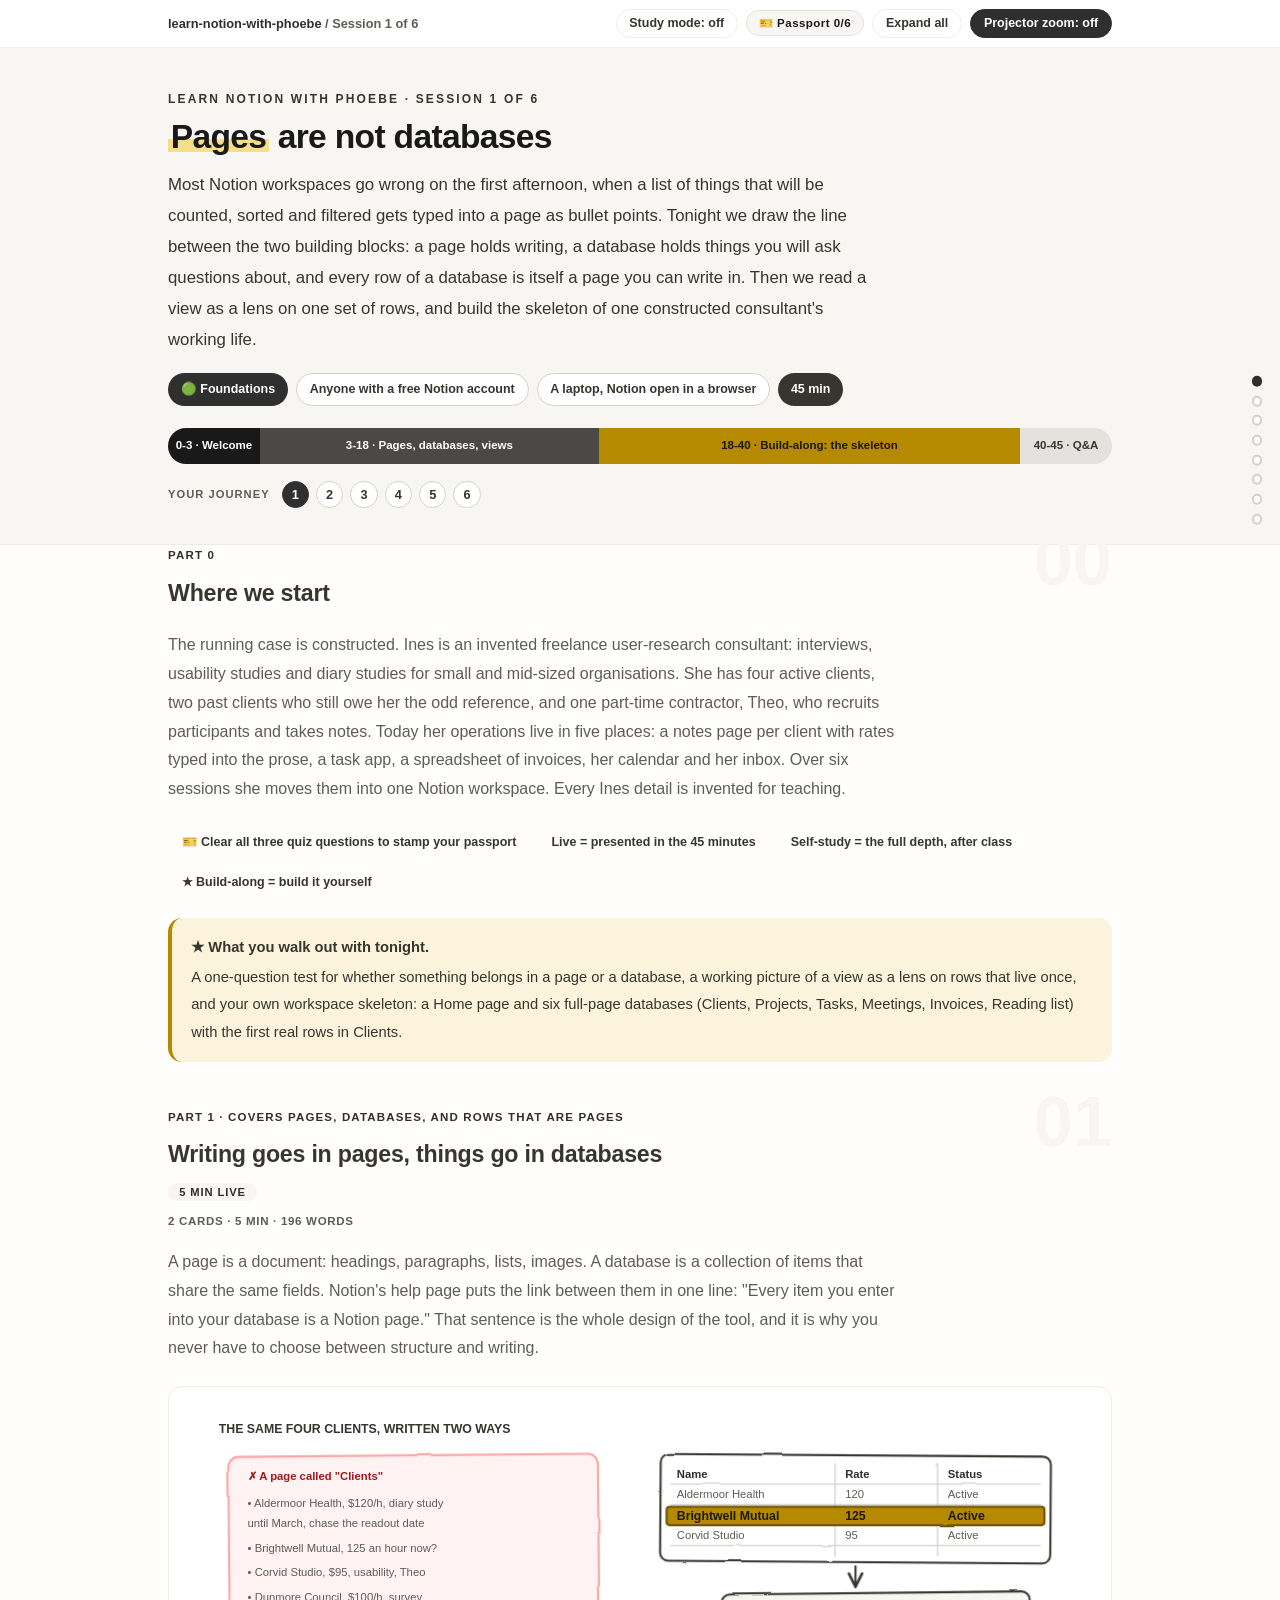
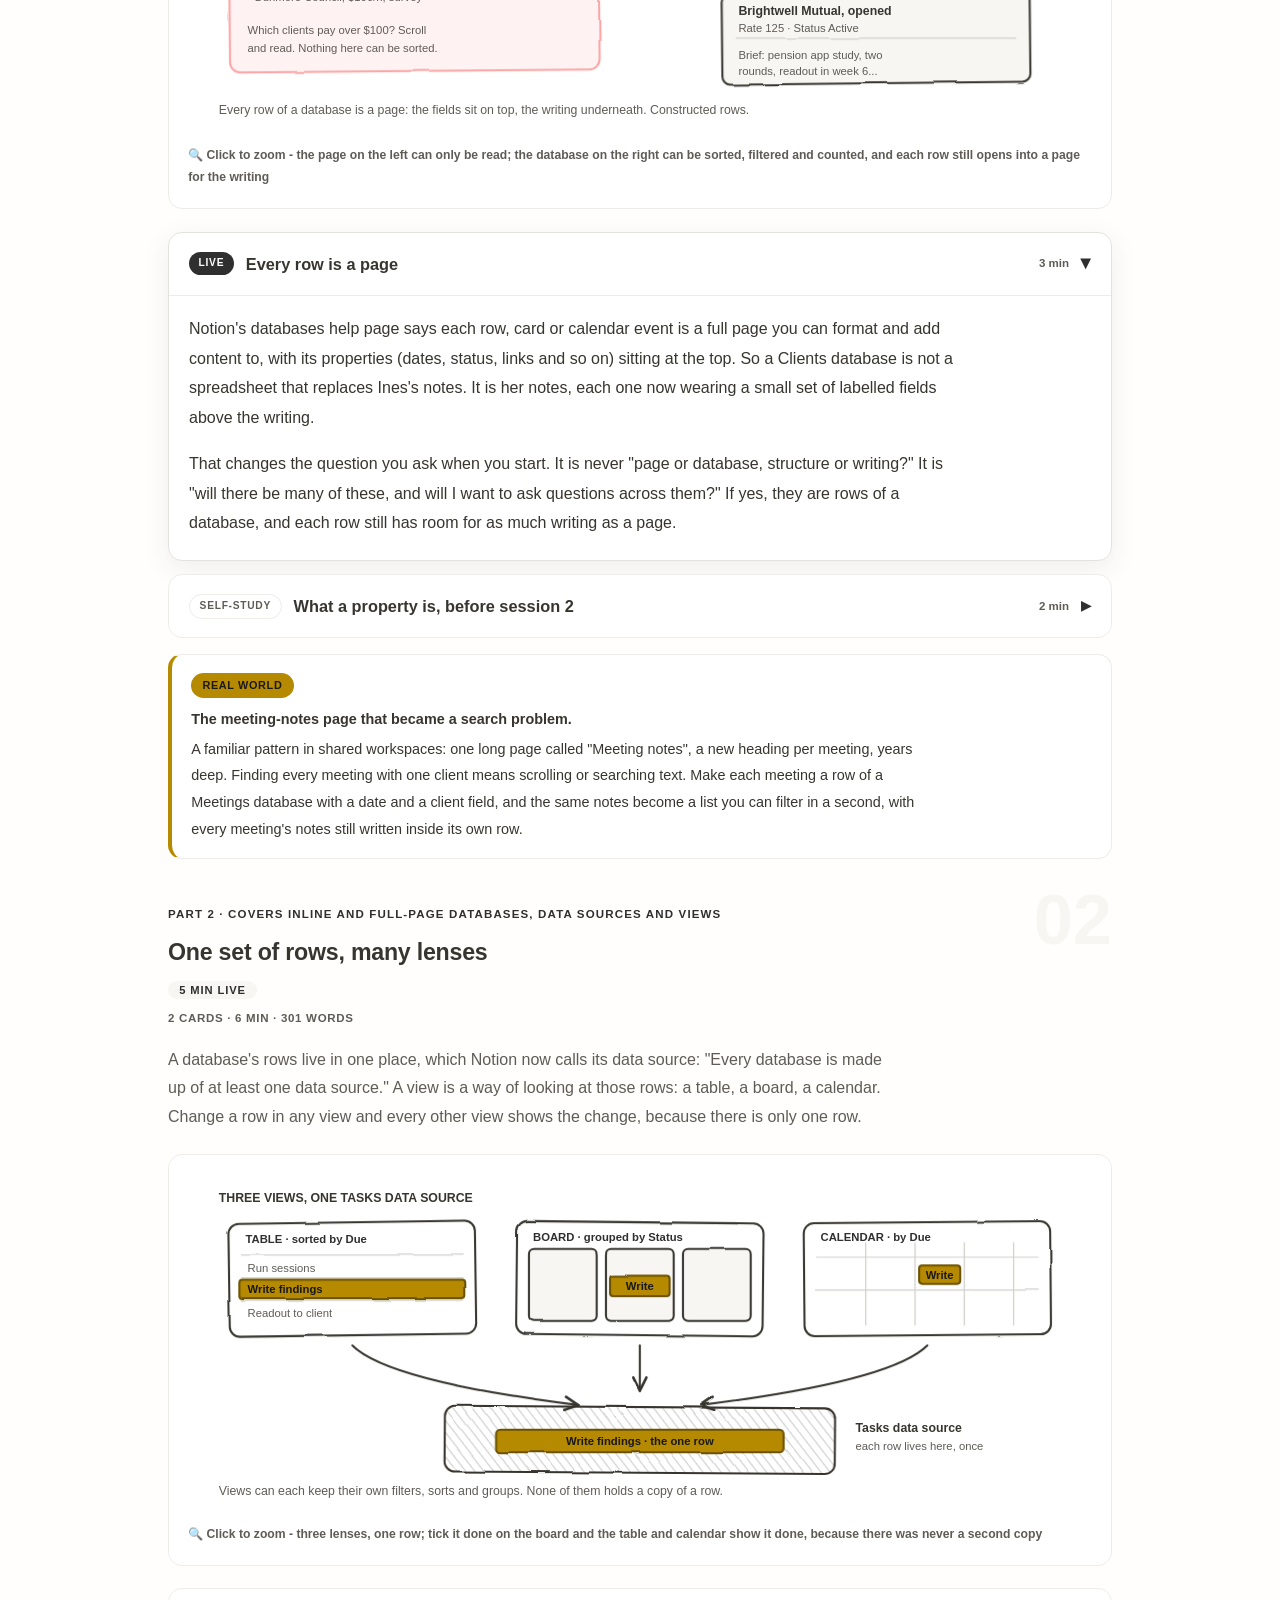
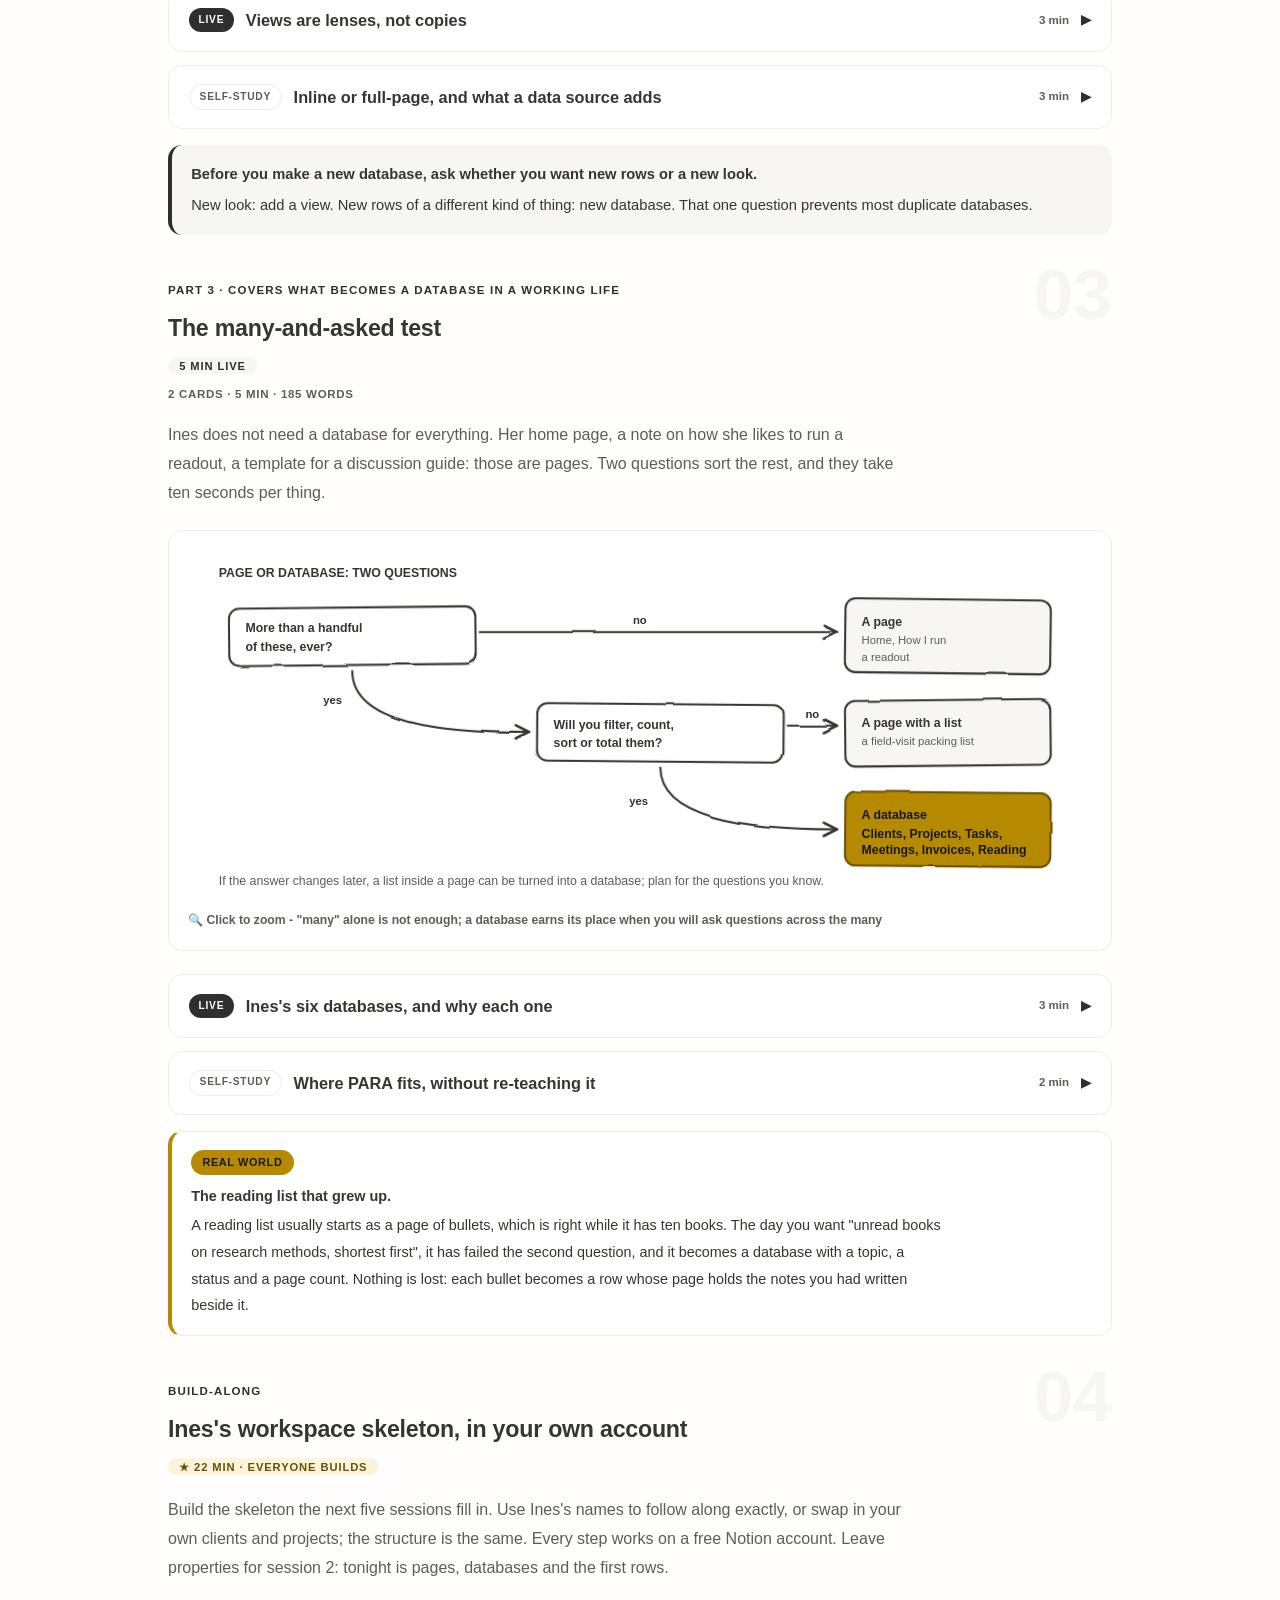
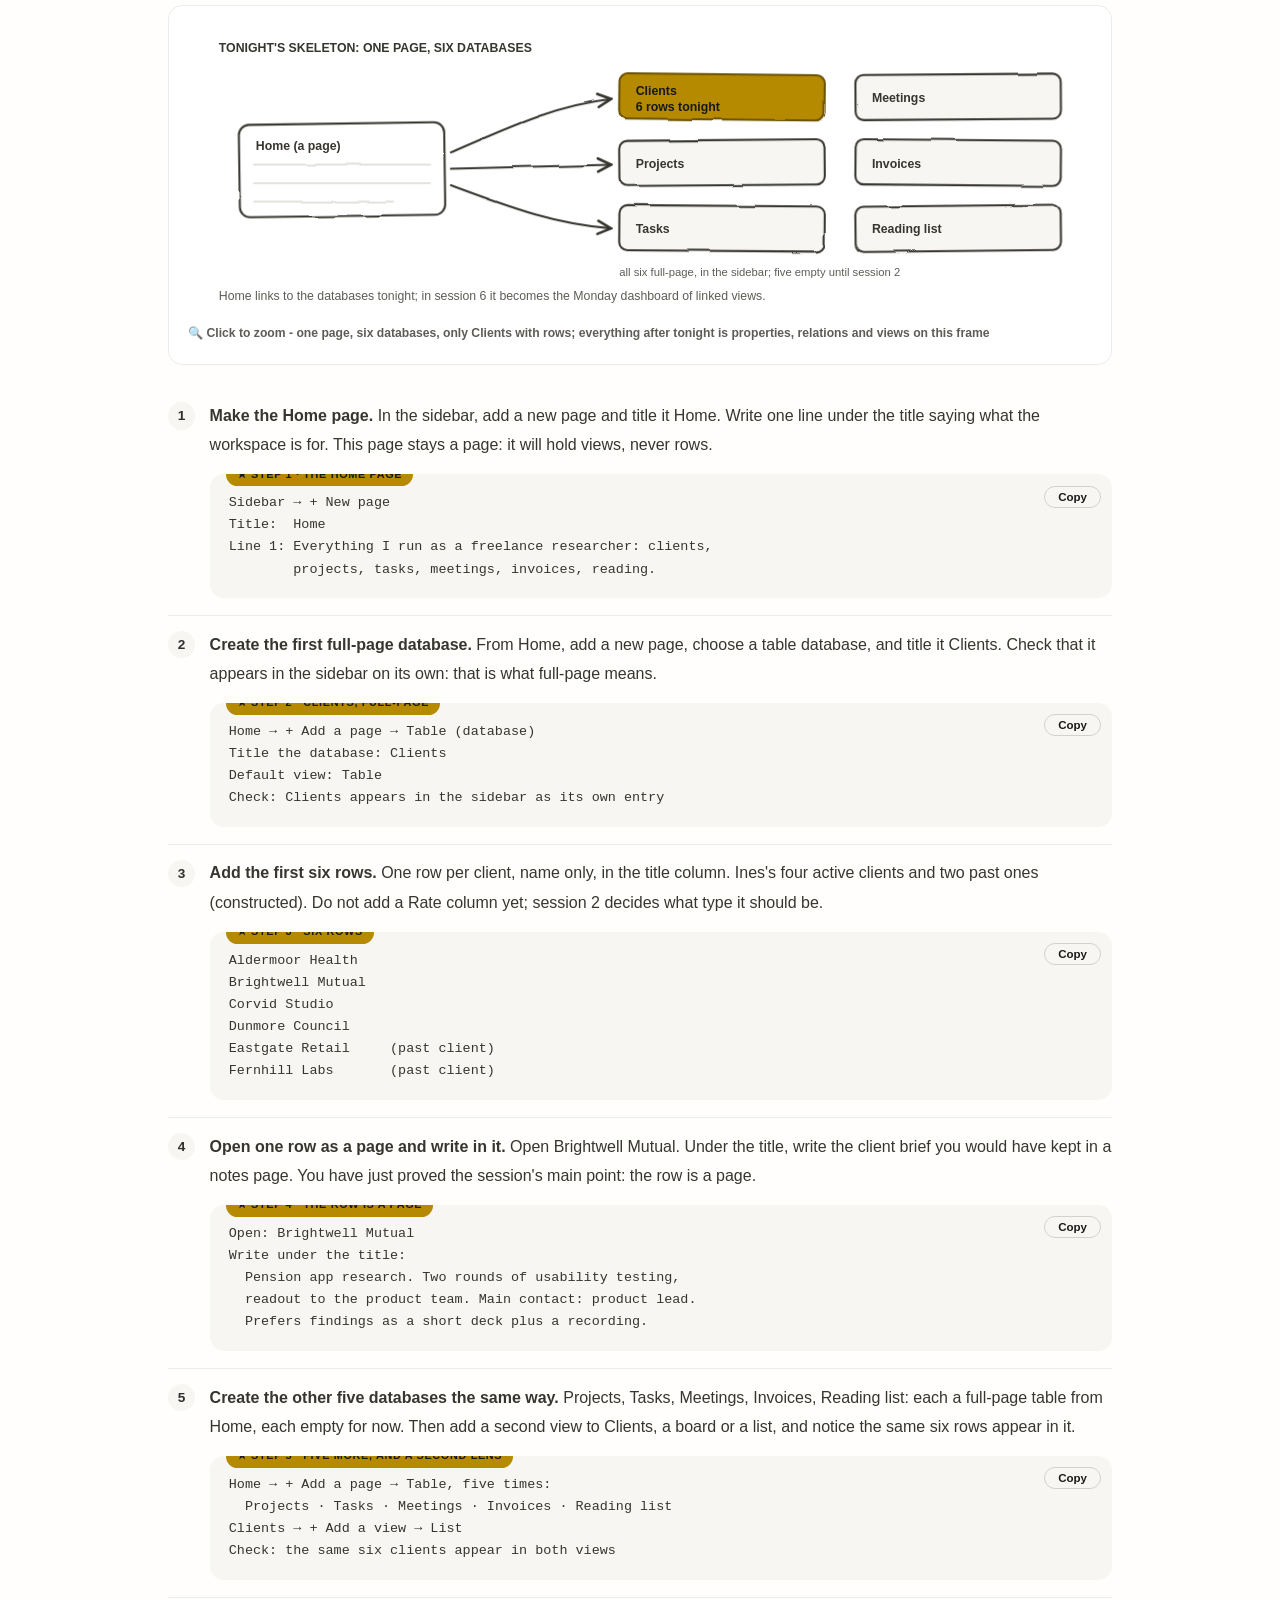
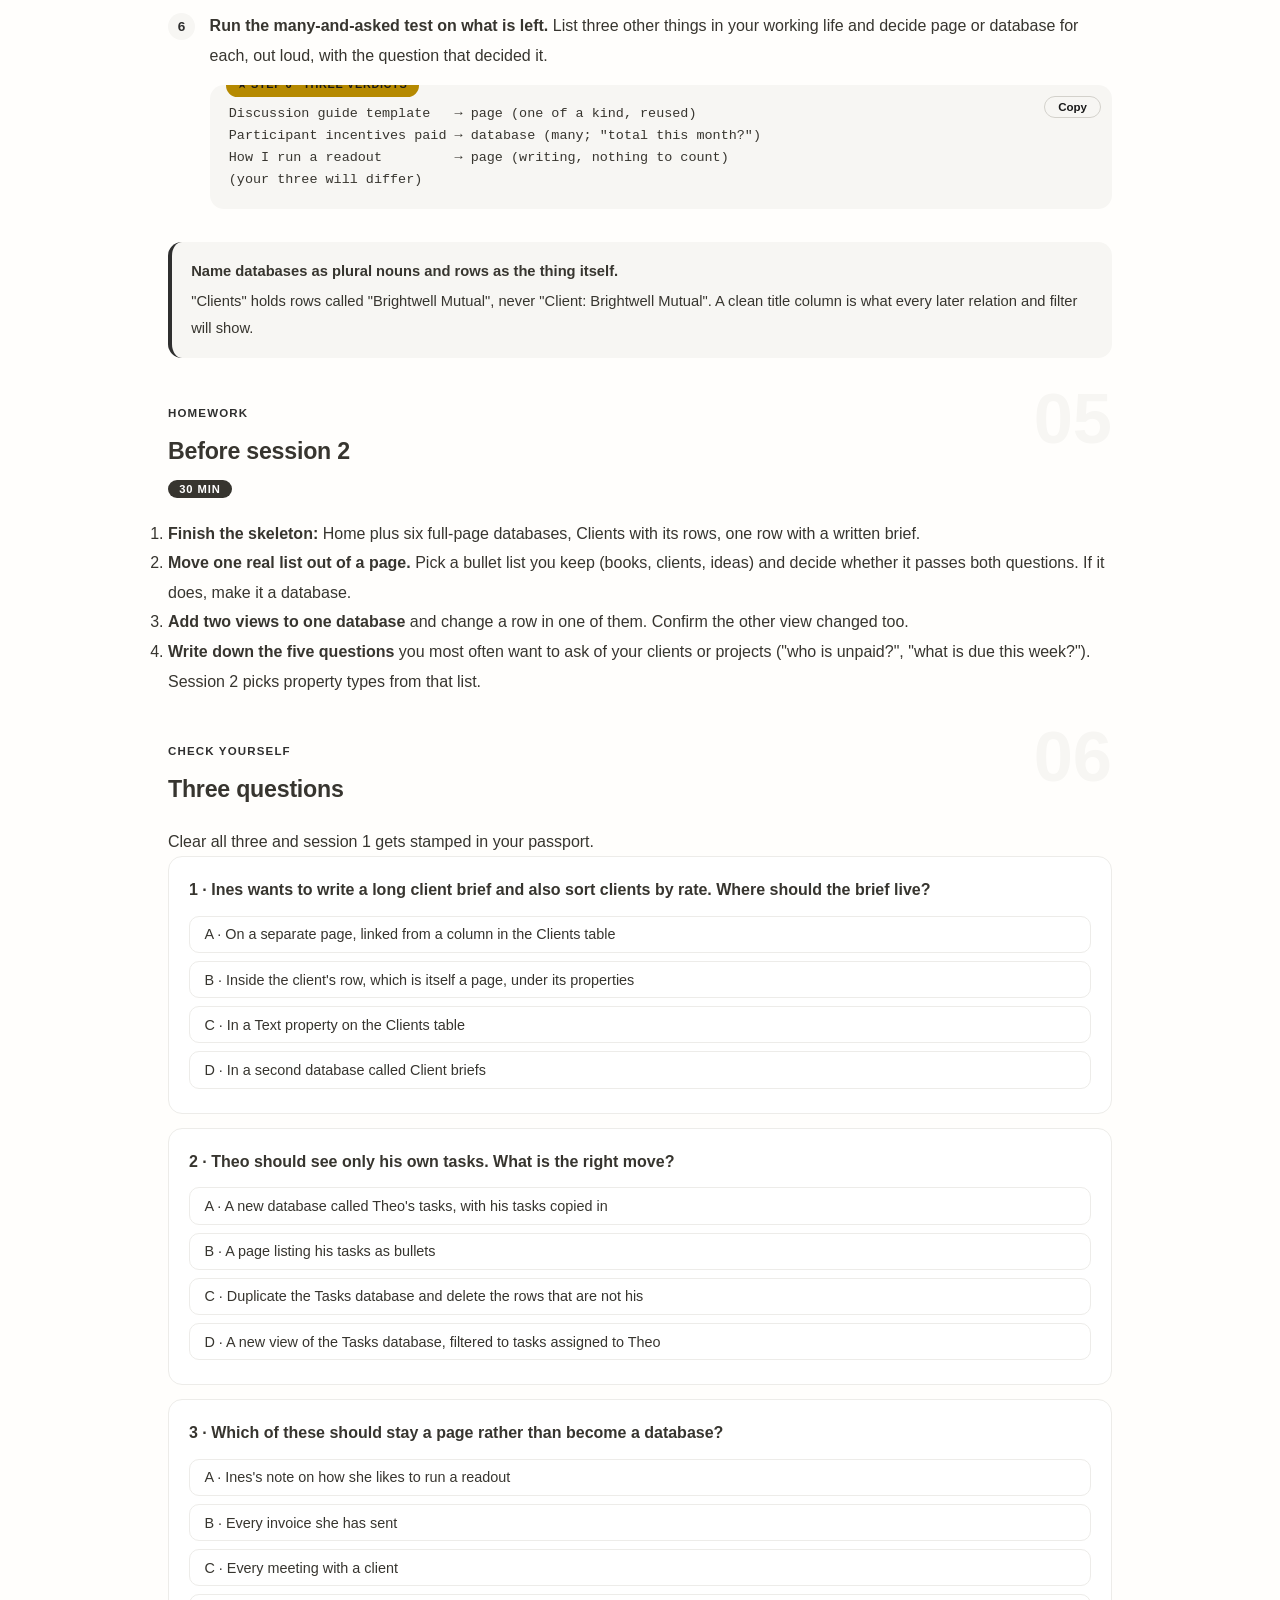
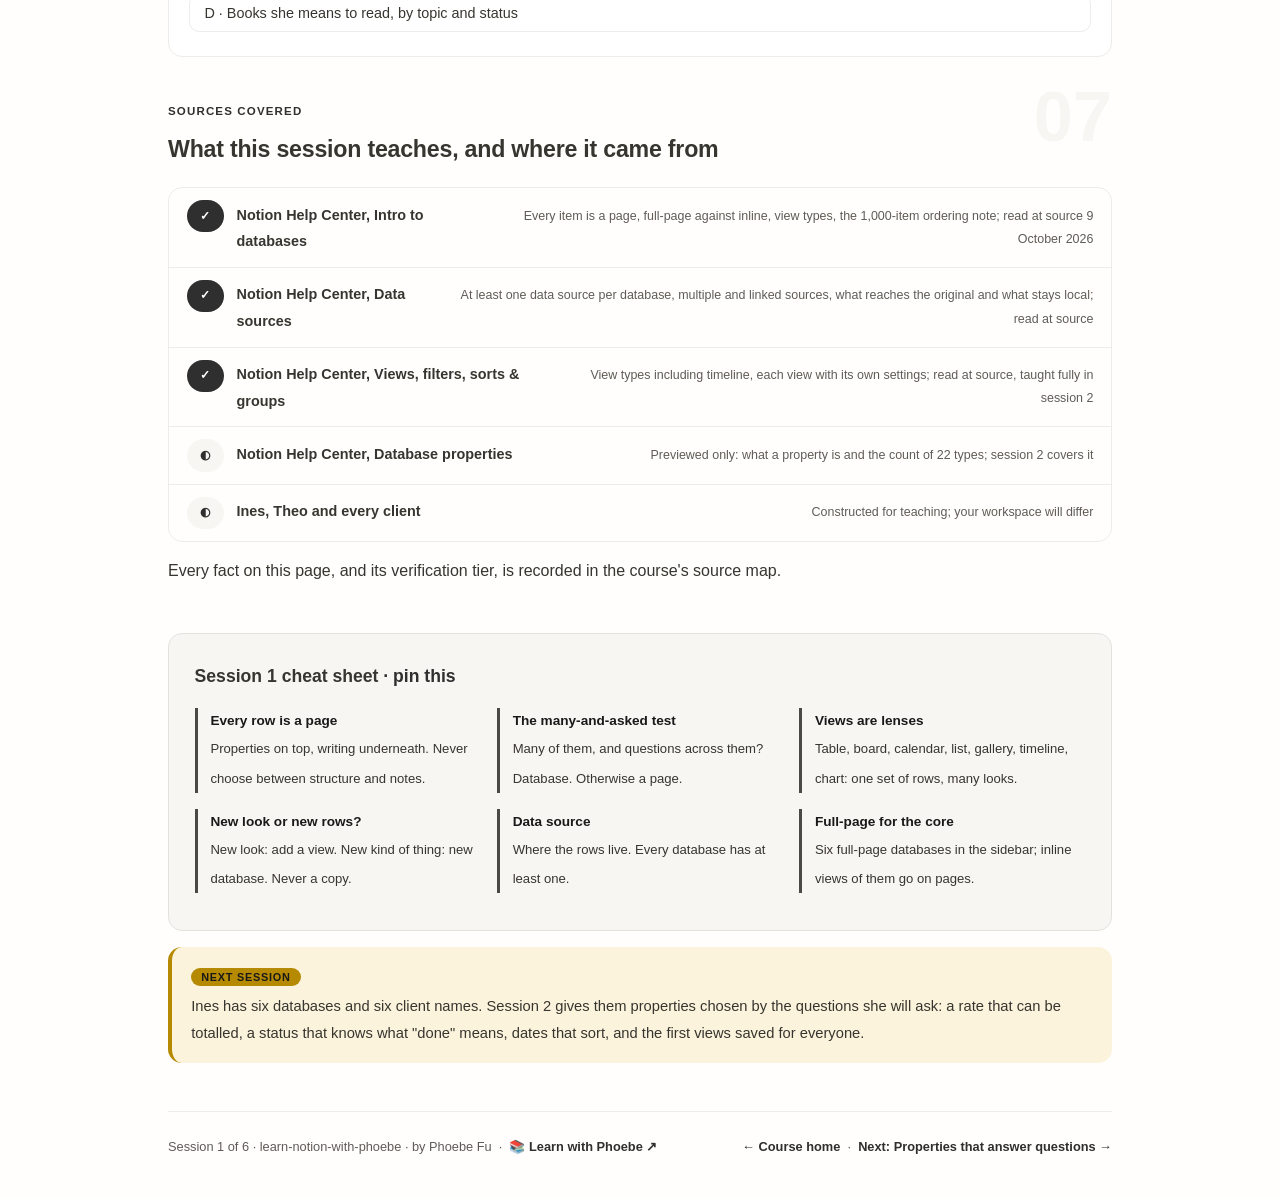
==== courses/01-pages-are-not-databases.html @ 0f4d995d "Build learn-notion-with-phoebe: six sessions, landing page and in-browser bench All pages pass gate." ====
<!DOCTYPE html>
<html lang="en">
<head>
<meta charset="UTF-8">
<meta name="viewport" content="width=device-width, initial-scale=1.0">
<!-- social:start -->
<meta name="description" content="Session 1 of 6. A page holds writing; a database holds things you will ask questions about, and every row in it is itself a page. Inline and full-page databases, data sources, views as lenses on one set of rows, and the skeleton of one constructed consultant's workspace.">
<meta property="og:type" content="article">
<meta property="og:site_name" content="Learn with Phoebe">
<meta property="og:title" content="Pages are not databases - learn notion with phoebe">
<meta property="og:description" content="Session 1 of 6. Tell a page from a database, read a view as a lens, and build a six-database skeleton.">
<meta property="og:url" content="https://phoebefu6.github.io/learn-notion-with-phoebe/courses/01-pages-are-not-databases.html">
<meta property="og:image" content="https://phoebefu6.github.io/learn-notion-with-phoebe/assets/og-cover.png">
<meta property="og:image:width" content="1200">
<meta property="og:image:height" content="630">
<meta name="twitter:card" content="summary_large_image">
<meta name="twitter:title" content="Pages are not databases - learn notion with phoebe">
<meta name="twitter:description" content="Session 1 of 6. Pages, databases, data sources and views, on one constructed workspace.">
<meta name="twitter:image" content="https://phoebefu6.github.io/learn-notion-with-phoebe/assets/og-cover.png">
<!-- social:end -->
<title>Session 1 · Pages are not databases - learn notion with phoebe</title>
<link rel="stylesheet" href="../assets/style.css?v=3">
</head>
<body>

<div class="toolbar">
  <div class="wrap">
    <span class="crumb"><a href="../index.html">learn-notion-with-phoebe</a> / Session 1 of 6</span>
    <button class="btn" id="toggle-all" type="button">Expand all</button>
    <button class="btn primary" id="zoom-toggle" type="button">Projector zoom: off</button>
  </div>
</div>

<header class="masthead">
  <div class="wrap">
    <div class="eyebrow">Learn Notion with Phoebe · Session 1 of 6</div>
    <h1><span class="accent">Pages</span> are not databases</h1>
    <p class="sub">Most Notion workspaces go wrong on the first afternoon, when a list of things that will be counted, sorted and filtered gets typed into a page as bullet points. Tonight we draw the line between the two building blocks: a page holds writing, a database holds things you will ask questions about, and every row of a database is itself a page you can write in. Then we read a view as a lens on one set of rows, and build the skeleton of one constructed consultant's working life.</p>
    <div class="chip-row">
      <span class="chip level">🟢 Foundations</span>
      <span class="chip audience">Anyone with a free Notion account</span>
      <span class="chip audience">A laptop, Notion open in a browser</span>
      <span class="chip time">45 min</span>
    </div>
    <div class="agenda">
      <span class="a1" style="flex:1">0-3 · Welcome</span>
      <span class="a2" style="flex:4">3-18 · Pages, databases, views</span>
      <span class="a3" style="flex:5">18-40 · Build-along: the skeleton</span>
      <span class="a4" style="flex:1">40-45 · Q&amp;A</span>
    </div>
  </div>
</header>

<main class="wrap">

  <section class="section" id="intro">
    <div class="section-kicker">
      <span class="klabel">Part 0</span>
      <h2>Where we start</h2>
    </div>
    <p class="lede">The running case is constructed. Ines is an invented freelance user-research consultant: interviews, usability studies and diary studies for small and mid-sized organisations. She has four active clients, two past clients who still owe her the odd reference, and one part-time contractor, Theo, who recruits participants and takes notes. Today her operations live in five places: a notes page per client with rates typed into the prose, a task app, a spreadsheet of invoices, her calendar and her inbox. Over six sessions she moves them into one Notion workspace. Every Ines detail is invented for teaching.</p>

    <div class="legend">
      <span class="pill">🎫 Clear all three quiz questions to stamp your passport</span>
      <span class="pill">Live = presented in the 45 minutes</span>
      <span class="pill">Self-study = the full depth, after class</span>
      <span class="pill">★ Build-along = build it yourself</span>
    </div>

    <div class="callout win">
      <p><strong>★ What you walk out with tonight.</strong> A one-question test for whether something belongs in a page or a database, a working picture of a view as a lens on rows that live once, and your own workspace skeleton: a Home page and six full-page databases (Clients, Projects, Tasks, Meetings, Invoices, Reading list) with the first real rows in Clients.</p>
    </div>
  </section>

  <section class="section" id="part-1">
    <div class="section-kicker">
      <span class="klabel">Part 1 · covers pages, databases, and rows that are pages</span>
      <h2>Writing goes in pages, things go in databases</h2>
      <span class="tag concept">5 min live</span>
    </div>
    <p class="lede">A page is a document: headings, paragraphs, lists, images. A database is a collection of items that share the same fields. Notion's help page puts the link between them in one line: "Every item you enter into your database is a Notion page." That sentence is the whole design of the tool, and it is why you never have to choose between structure and writing.</p>

    <figure class="zoomable">
      <svg viewBox="0 0 880 320" xmlns="http://www.w3.org/2000/svg" role="img" aria-label="Before and after. Left, Ines's client notes as one page: four bullets that mix client names, rates and next steps in prose, so nothing can be sorted or counted. Right, a Clients database: four rows with Name, Rate and Status columns, and one row opened into its own page with the properties at the top and the client brief written underneath. The opened row is highlighted.">
        <defs>
          <filter id="n1aSk" x="-3%" y="-3%" width="106%" height="106%"><feTurbulence type="fractalNoise" baseFrequency="0.02" numOctaves="2" seed="11" result="n"/><feDisplacementMap in="SourceGraphic" in2="n" scale="2.4" xChannelSelector="R" yChannelSelector="G"/></filter>
          <pattern id="n1aHc" patternUnits="userSpaceOnUse" width="7" height="7" patternTransform="rotate(-38)"><line x1="0" y1="0" x2="0" y2="7" stroke="#2F2F2F" stroke-width="1" opacity=".5"/></pattern>
          <marker id="n1aAr" viewBox="0 0 10 10" refX="9" refY="5" markerWidth="8" markerHeight="8" orient="auto"><path d="M1 1 L9 5 L1 9" fill="none" stroke="#37352F" stroke-width="1.6" stroke-linecap="round"/></marker>
        </defs>
        <style>
          .n1aH { font: 800 12px Inter, sans-serif; fill: #37352F; }
          .n1aL { font: 600 12px Inter, sans-serif; fill: #37352F; }
          .n1aS { font: 400 11px Inter, sans-serif; fill: #5F5C57; }
          .n1aB { font: 800 11px Inter, sans-serif; fill: #6B5100; }
          .n1aA { font: 700 11px Inter, sans-serif; fill: #2F2F2F; }
          .n1aN { font: 400 12px Inter, sans-serif; fill: #5F5C57; }
          .n1aW { font: 800 11px Inter, sans-serif; fill: #991B1B; }
        </style>

        <text class="n1aH" x="30" y="26">THE SAME FOUR CLIENTS, WRITTEN TWO WAYS</text>

        <g filter="url(#n1aSk)" fill="none" stroke="#37352F" stroke-width="2" stroke-linecap="round" stroke-linejoin="round">
          <rect x="40" y="48" width="360" height="210" rx="10" transform="rotate(-0.5 220 153)" fill="#FEF2F2" stroke="#FCA5A5"/>
          <rect x="460" y="48" width="380" height="104" rx="8" transform="rotate(0.4 650 100)" fill="#FFFFFF"/>
          <path d="M470 76 L830 76 M470 96 L830 96 M470 116 L830 116 M470 136 L830 136" stroke="#D3D1CB" stroke-width="1.2"/>
          <path d="M630 56 L630 146 M730 56 L730 146" stroke="#D3D1CB" stroke-width="1.2"/>
          <rect x="466" y="98" width="368" height="18" rx="3" fill="#B58900" stroke="#6B5100"/>
          <path d="M650 156 L650 176" marker-end="url(#n1aAr)"/>
          <rect x="520" y="182" width="300" height="88" rx="8" transform="rotate(-0.6 670 226)" fill="#F7F6F3"/>
          <path d="M534 226 L806 226" stroke="#D3D1CB" stroke-width="1.2"/>
        </g>

        <text class="n1aW" x="58" y="72">✗ A page called "Clients"</text>
        <text class="n1aS" x="58" y="98">• Aldermoor Health, $120/h, diary study</text>
        <text class="n1aS" x="58" y="118">  until March, chase the readout date</text>
        <text class="n1aS" x="58" y="142">• Brightwell Mutual, 125 an hour now?</text>
        <text class="n1aS" x="58" y="166">• Corvid Studio, $95, usability, Theo</text>
        <text class="n1aS" x="58" y="190">• Dunmore Council, $100/h, survey</text>
        <text class="n1aS" x="58" y="222">Which clients pay over $100? Scroll</text>
        <text class="n1aS" x="58" y="240">and read. Nothing here can be sorted.</text>

        <text class="n1aA" x="476" y="70">Name</text>
        <text class="n1aA" x="640" y="70">Rate</text>
        <text class="n1aA" x="740" y="70">Status</text>
        <text class="n1aS" x="476" y="90">Aldermoor Health</text>
        <text class="n1aS" x="640" y="90">120</text>
        <text class="n1aS" x="740" y="90">Active</text>
        <text class="n1aL" x="476" y="111" style="fill:#191919">Brightwell Mutual</text>
        <text class="n1aL" x="640" y="111" style="fill:#191919">125</text>
        <text class="n1aL" x="740" y="111" style="fill:#191919">Active</text>
        <text class="n1aS" x="476" y="130">Corvid Studio</text>
        <text class="n1aS" x="640" y="130">95</text>
        <text class="n1aS" x="740" y="130">Active</text>

        <text class="n1aL" x="536" y="204">Brightwell Mutual, opened</text>
        <text class="n1aS" x="536" y="220">Rate 125 · Status Active</text>
        <text class="n1aS" x="536" y="246">Brief: pension app study, two</text>
        <text class="n1aS" x="536" y="262">rounds, readout in week 6...</text>

        <text class="n1aN" x="30" y="300">Every row of a database is a page: the fields sit on top, the writing underneath. Constructed rows.</text>
      </svg>
      <figcaption>🔍 Click to zoom - the page on the left can only be read; the database on the right can be sorted, filtered and counted, and each row still opens into a page for the writing</figcaption>
    </figure>

    <details class="card" open>
      <summary><span class="mode live">Live</span>Every row is a page<span class="mini">3 min</span><span class="caret">▶</span></summary>
      <div class="body">
        <p>Notion's databases help page says each row, card or calendar event is a full page you can format and add content to, with its properties (dates, status, links and so on) sitting at the top. So a Clients database is not a spreadsheet that replaces Ines's notes. It is her notes, each one now wearing a small set of labelled fields above the writing.</p>
        <p>That changes the question you ask when you start. It is never "page or database, structure or writing?" It is "will there be many of these, and will I want to ask questions across them?" If yes, they are rows of a database, and each row still has room for as much writing as a page.</p>
      </div>
    </details>

    <details class="card">
      <summary><span class="mode self">Self-study</span>What a property is, before session 2<span class="mini">2 min</span><span class="caret">▶</span></summary>
      <div class="body">
        <p>A property is one labelled field that every row in a database shares: a rate, a status, a date, a person. The help page lists 22 property types, from Text and Number to Relation, Rollup and Button. A page outside a database has no properties, which is exactly why "which clients pay over $100?" cannot be asked of a bullet list. Session 2 is entirely about choosing property types by the question they have to answer.</p>
      </div>
    </details>

    <div class="callout example">
      <span class="ex-pill">Real world</span>
      <p><strong>The meeting-notes page that became a search problem.</strong> A familiar pattern in shared workspaces: one long page called "Meeting notes", a new heading per meeting, years deep. Finding every meeting with one client means scrolling or searching text. Make each meeting a row of a Meetings database with a date and a client field, and the same notes become a list you can filter in a second, with every meeting's notes still written inside its own row.</p>
    </div>
  </section>

  <section class="section" id="part-2">
    <div class="section-kicker">
      <span class="klabel">Part 2 · covers inline and full-page databases, data sources and views</span>
      <h2>One set of rows, many lenses</h2>
      <span class="tag concept">5 min live</span>
    </div>
    <p class="lede">A database's rows live in one place, which Notion now calls its data source: "Every database is made up of at least one data source." A view is a way of looking at those rows: a table, a board, a calendar. Change a row in any view and every other view shows the change, because there is only one row.</p>

    <figure class="zoomable">
      <svg viewBox="0 0 880 330" xmlns="http://www.w3.org/2000/svg" role="img" aria-label="One Tasks data source drawn at the bottom as a stack of rows. Three views sit above it as lenses: a table sorted by due date, a board grouped by status, and a calendar by due date. Arrows run from each view down into the same rows. One row, Write findings, is highlighted in the source and in all three views, to show that an edit in any view changes the single row.">
        <defs>
          <filter id="n1bSk" x="-3%" y="-3%" width="106%" height="106%"><feTurbulence type="fractalNoise" baseFrequency="0.02" numOctaves="2" seed="23" result="n"/><feDisplacementMap in="SourceGraphic" in2="n" scale="2.4" xChannelSelector="R" yChannelSelector="G"/></filter>
          <pattern id="n1bHc" patternUnits="userSpaceOnUse" width="7" height="7" patternTransform="rotate(-38)"><line x1="0" y1="0" x2="0" y2="7" stroke="#2F2F2F" stroke-width="1" opacity=".5"/></pattern>
          <marker id="n1bAr" viewBox="0 0 10 10" refX="9" refY="5" markerWidth="8" markerHeight="8" orient="auto"><path d="M1 1 L9 5 L1 9" fill="none" stroke="#37352F" stroke-width="1.6" stroke-linecap="round"/></marker>
        </defs>
        <style>
          .n1bH { font: 800 12px Inter, sans-serif; fill: #37352F; }
          .n1bL { font: 600 12px Inter, sans-serif; fill: #37352F; }
          .n1bS { font: 400 11px Inter, sans-serif; fill: #5F5C57; }
          .n1bA { font: 700 11px Inter, sans-serif; fill: #2F2F2F; }
          .n1bN { font: 400 12px Inter, sans-serif; fill: #5F5C57; }
          .n1bK { font: 800 11px Inter, sans-serif; fill: #191919; }
        </style>

        <text class="n1bH" x="30" y="26">THREE VIEWS, ONE TASKS DATA SOURCE</text>

        <g filter="url(#n1bSk)" fill="none" stroke="#37352F" stroke-width="2" stroke-linecap="round" stroke-linejoin="round">
          <rect x="40" y="46" width="240" height="110" rx="10" transform="rotate(-0.8 160 101)" fill="#FFFFFF"/>
          <path d="M52 78 L268 78 M52 100 L268 100 M52 122 L268 122" stroke="#D3D1CB" stroke-width="1.2"/>
          <rect x="50" y="102" width="220" height="18" rx="3" fill="#B58900" stroke="#6B5100"/>
          <rect x="320" y="46" width="240" height="110" rx="10" transform="rotate(0.6 440 101)" fill="#FFFFFF"/>
          <rect x="332" y="72" width="66" height="70" rx="5" fill="#F7F6F3"/>
          <rect x="407" y="72" width="66" height="70" rx="5" fill="#F7F6F3"/>
          <rect x="482" y="72" width="66" height="70" rx="5" fill="#F7F6F3"/>
          <rect x="411" y="98" width="58" height="20" rx="3" fill="#B58900" stroke="#6B5100"/>
          <rect x="600" y="46" width="240" height="110" rx="10" transform="rotate(-0.5 720 101)" fill="#FFFFFF"/>
          <path d="M612 80 L828 80 M612 112 L828 112 M660 66 L660 146 M708 66 L708 146 M756 66 L756 146 M804 66 L804 146" stroke="#D3D1CB" stroke-width="1.2"/>
          <rect x="712" y="88" width="40" height="18" rx="3" fill="#B58900" stroke="#6B5100"/>
          <path d="M160 166 C190 196 300 214 380 224" marker-end="url(#n1bAr)"/>
          <path d="M440 166 L440 210" marker-end="url(#n1bAr)"/>
          <path d="M720 166 C690 196 580 214 500 224" marker-end="url(#n1bAr)"/>
          <rect x="250" y="226" width="380" height="64" rx="10" transform="rotate(0.4 440 258)" fill="url(#n1bHc)"/>
          <rect x="300" y="248" width="280" height="22" rx="4" fill="#B58900" stroke="#6B5100"/>
        </g>

        <text class="n1bA" x="56" y="66">TABLE · sorted by Due</text>
        <text class="n1bS" x="58" y="94">Run sessions</text>
        <text class="n1bK" x="58" y="115">Write findings</text>
        <text class="n1bS" x="58" y="138">Readout to client</text>
        <text class="n1bA" x="336" y="64">BOARD · grouped by Status</text>
        <text class="n1bK" x="440" y="112" text-anchor="middle">Write</text>
        <text class="n1bA" x="616" y="64">CALENDAR · by Due</text>
        <text class="n1bK" x="732" y="101" text-anchor="middle">Write</text>
        <text class="n1bK" x="440" y="263" text-anchor="middle">Write findings · the one row</text>
        <text class="n1bL" x="650" y="250">Tasks data source</text>
        <text class="n1bS" x="650" y="268">each row lives here, once</text>

        <text class="n1bN" x="30" y="312">Views can each keep their own filters, sorts and groups. None of them holds a copy of a row.</text>
      </svg>
      <figcaption>🔍 Click to zoom - three lenses, one row; tick it done on the board and the table and calendar show it done, because there was never a second copy</figcaption>
    </figure>

    <details class="card">
      <summary><span class="mode live">Live</span>Views are lenses, not copies<span class="mini">3 min</span><span class="caret">▶</span></summary>
      <div class="body">
        <p>The default view is a table, and you can add as many views as you like. The help pages name table, board, timeline, calendar, list, gallery and chart. Each view can show its own properties and keep its own filters, sorts and grouping. Ines will end up with a board of tasks by status for herself, a calendar of the same tasks by due date for planning, and a table filtered to Theo's tasks for Theo. Three views, one set of task rows.</p>
        <p>The mistake to avoid is making a second database to get a second look. A "Theo's tasks" database that Ines copies tasks into is a copy, and copies drift; session 4 counts how fast. A "Theo's tasks" view is a lens, and cannot drift, because it holds nothing.</p>
      </div>
    </details>

    <details class="card">
      <summary><span class="mode self">Self-study</span>Inline or full-page, and what a data source adds<span class="mini">3 min</span><span class="caret">▶</span></summary>
      <div class="body">
        <p>A <strong>full-page database</strong> appears in the sidebar like any page and can be locked so nobody changes its properties by accident. An <strong>inline database</strong> sits inside another page among the writing, with its controls hidden until you hover; it can be expanded to full page later. Ines keeps her six core databases full-page and puts inline views of them on her dashboard in session 6.</p>
        <p>Notion's data sources page adds a newer idea: one database can hold more than one data source, and you can link an existing data source into another database. Edits to a linked source's title, properties or pages reach the original; views, filters, sorts and groups you build there stay local. Ines does not need multiple sources yet. Knowing the word matters because it is where the rows live, and a view never is.</p>
        <p>One practical number from the help page: above 1,000 items, new pages may appear in the middle of a database rather than at the end. Sort by created time if order matters.</p>
      </div>
    </details>

    <div class="callout tip">
      <p><strong>Before you make a new database, ask whether you want new rows or a new look.</strong> New look: add a view. New rows of a different kind of thing: new database. That one question prevents most duplicate databases.</p>
    </div>
  </section>

  <section class="section" id="part-3">
    <div class="section-kicker">
      <span class="klabel">Part 3 · covers what becomes a database in a working life</span>
      <h2>The many-and-asked test</h2>
      <span class="tag concept">5 min live</span>
    </div>
    <p class="lede">Ines does not need a database for everything. Her home page, a note on how she likes to run a readout, a template for a discussion guide: those are pages. Two questions sort the rest, and they take ten seconds per thing.</p>

    <figure class="zoomable">
      <svg viewBox="0 0 880 340" xmlns="http://www.w3.org/2000/svg" role="img" aria-label="A decision tree. First question: will there be more than a handful of these? No leads to a page, for example Home or How I run a readout. Yes leads to the second question: will you ask questions across them, such as filter, count, sort or total? No leads to a page with a list inside, for example a packing list. Yes leads to a database, for example Clients, Projects, Tasks, Meetings, Invoices and Reading list, highlighted.">
        <defs>
          <filter id="n1cSk" x="-3%" y="-3%" width="106%" height="106%"><feTurbulence type="fractalNoise" baseFrequency="0.02" numOctaves="2" seed="37" result="n"/><feDisplacementMap in="SourceGraphic" in2="n" scale="2.4" xChannelSelector="R" yChannelSelector="G"/></filter>
          <marker id="n1cAr" viewBox="0 0 10 10" refX="9" refY="5" markerWidth="8" markerHeight="8" orient="auto"><path d="M1 1 L9 5 L1 9" fill="none" stroke="#37352F" stroke-width="1.6" stroke-linecap="round"/></marker>
        </defs>
        <style>
          .n1cH { font: 800 12px Inter, sans-serif; fill: #37352F; }
          .n1cL { font: 600 12px Inter, sans-serif; fill: #37352F; }
          .n1cS { font: 400 11px Inter, sans-serif; fill: #5F5C57; }
          .n1cA { font: 700 11px Inter, sans-serif; fill: #2F2F2F; }
          .n1cN { font: 400 12px Inter, sans-serif; fill: #5F5C57; }
          .n1cK { font: 800 12px Inter, sans-serif; fill: #191919; }
        </style>

        <text class="n1cH" x="30" y="26">PAGE OR DATABASE: TWO QUESTIONS</text>

        <g filter="url(#n1cSk)" fill="none" stroke="#37352F" stroke-width="2" stroke-linecap="round" stroke-linejoin="round">
          <rect x="40" y="56" width="240" height="56" rx="10" transform="rotate(-0.6 160 84)" fill="#FFFFFF"/>
          <rect x="340" y="150" width="240" height="56" rx="10" transform="rotate(0.5 460 178)" fill="#FFFFFF"/>
          <rect x="640" y="48" width="200" height="72" rx="10" transform="rotate(0.7 740 84)" fill="#F7F6F3"/>
          <rect x="640" y="146" width="200" height="64" rx="10" transform="rotate(-0.6 740 178)" fill="#F7F6F3"/>
          <rect x="640" y="236" width="200" height="72" rx="10" transform="rotate(0.5 740 272)" fill="#B58900" stroke="#6B5100"/>
          <path d="M284 80 L632 80" marker-end="url(#n1cAr)"/>
          <path d="M160 118 C160 170 250 178 332 178" marker-end="url(#n1cAr)"/>
          <path d="M584 172 L632 172" marker-end="url(#n1cAr)"/>
          <path d="M460 212 C460 260 540 272 632 272" marker-end="url(#n1cAr)"/>
        </g>

        <text class="n1cL" x="56" y="80">More than a handful</text>
        <text class="n1cL" x="56" y="98">of these, ever?</text>
        <text class="n1cA" x="440" y="72" text-anchor="middle">no</text>
        <text class="n1cA" x="150" y="150" text-anchor="end">yes</text>
        <text class="n1cL" x="356" y="174">Will you filter, count,</text>
        <text class="n1cL" x="356" y="192">sort or total them?</text>
        <text class="n1cA" x="608" y="164" text-anchor="middle">no</text>
        <text class="n1cA" x="448" y="248" text-anchor="end">yes</text>

        <text class="n1cL" x="656" y="74">A page</text>
        <text class="n1cS" x="656" y="92">Home, How I run</text>
        <text class="n1cS" x="656" y="108">a readout</text>
        <text class="n1cL" x="656" y="172">A page with a list</text>
        <text class="n1cS" x="656" y="190">a field-visit packing list</text>
        <text class="n1cK" x="656" y="262">A database</text>
        <text class="n1cK" x="656" y="280">Clients, Projects, Tasks,</text>
        <text class="n1cK" x="656" y="296">Meetings, Invoices, Reading</text>

        <text class="n1cN" x="30" y="326">If the answer changes later, a list inside a page can be turned into a database; plan for the questions you know.</text>
      </svg>
      <figcaption>🔍 Click to zoom - "many" alone is not enough; a database earns its place when you will ask questions across the many</figcaption>
    </figure>

    <details class="card">
      <summary><span class="mode live">Live</span>Ines's six databases, and why each one<span class="mini">3 min</span><span class="caret">▶</span></summary>
      <div class="body">
        <p><strong>Clients</strong>: which are active, at what rate. <strong>Projects</strong>: what is running for whom, and when it ends. <strong>Tasks</strong>: what is due this week, and who has it. <strong>Meetings</strong>: every call with a client, findable by client and date. <strong>Invoices</strong>: what was billed this quarter, and what is unpaid. <strong>Reading list</strong>: books and papers she means to read, by topic and status.</p>
        <p>Every one passes both questions. Notice what is not on the list: her interview insights and research notes. Those are ideas, linked to each other, and they live in her research vault, which <a href="https://phoebefu6.github.io/learn-obsidian-with-phoebe/">Obsidian ↗</a> builds with the same Ines. This workspace runs her operations.</p>
      </div>
    </details>

    <details class="card">
      <summary><span class="mode self">Self-study</span>Where PARA fits, without re-teaching it<span class="mini">2 min</span><span class="caret">▶</span></summary>
      <div class="body">
        <p>If you already organise by Projects, Areas, Resources and Archive, that is a fine starting structure for the sidebar: Projects and Tasks are her projects, Clients and Invoices are an area she maintains, the Reading list is a resource. The theory of PARA and of one home per note is taught in <a href="https://phoebefu6.github.io/learn-pkm-with-phoebe/">PKM ↗</a>. Here the point is narrower: whatever your top-level folders, the things you will ask questions about become databases, and the folders hold views of them.</p>
      </div>
    </details>

    <div class="callout example">
      <span class="ex-pill">Real world</span>
      <p><strong>The reading list that grew up.</strong> A reading list usually starts as a page of bullets, which is right while it has ten books. The day you want "unread books on research methods, shortest first", it has failed the second question, and it becomes a database with a topic, a status and a page count. Nothing is lost: each bullet becomes a row whose page holds the notes you had written beside it.</p>
    </div>
  </section>

  <section class="section" id="demo-1">
    <div class="section-kicker">
      <span class="klabel">Build-along</span>
      <h2>Ines's workspace skeleton, in your own account</h2>
      <span class="tag demo">★ 22 min · everyone builds</span>
    </div>
    <p class="lede">Build the skeleton the next five sessions fill in. Use Ines's names to follow along exactly, or swap in your own clients and projects; the structure is the same. Every step works on a free Notion account. Leave properties for session 2: tonight is pages, databases and the first rows.</p>

    <figure class="zoomable">
      <svg viewBox="0 0 880 280" xmlns="http://www.w3.org/2000/svg" role="img" aria-label="The skeleton after tonight. A Home page on the left links to six full-page databases on the right: Clients, Projects, Tasks, Meetings, Invoices and Reading list. Clients is highlighted because it is the only one with rows tonight: four active and two past clients. The other five are empty, waiting for session 2's properties.">
        <defs>
          <filter id="n1dSk" x="-3%" y="-3%" width="106%" height="106%"><feTurbulence type="fractalNoise" baseFrequency="0.02" numOctaves="2" seed="41" result="n"/><feDisplacementMap in="SourceGraphic" in2="n" scale="2.4" xChannelSelector="R" yChannelSelector="G"/></filter>
          <marker id="n1dAr" viewBox="0 0 10 10" refX="9" refY="5" markerWidth="8" markerHeight="8" orient="auto"><path d="M1 1 L9 5 L1 9" fill="none" stroke="#37352F" stroke-width="1.6" stroke-linecap="round"/></marker>
        </defs>
        <style>
          .n1dH { font: 800 12px Inter, sans-serif; fill: #37352F; }
          .n1dL { font: 600 12px Inter, sans-serif; fill: #37352F; }
          .n1dS { font: 400 11px Inter, sans-serif; fill: #5F5C57; }
          .n1dN { font: 400 12px Inter, sans-serif; fill: #5F5C57; }
          .n1dK { font: 800 12px Inter, sans-serif; fill: #191919; }
        </style>

        <text class="n1dH" x="30" y="26">TONIGHT'S SKELETON: ONE PAGE, SIX DATABASES</text>

        <g filter="url(#n1dSk)" fill="none" stroke="#37352F" stroke-width="2" stroke-linecap="round" stroke-linejoin="round">
          <rect x="50" y="96" width="200" height="90" rx="10" transform="rotate(-0.8 150 141)" fill="#FFFFFF"/>
          <path d="M64 136 L236 136 M64 154 L236 154 M64 172 L200 172" stroke="#D3D1CB" stroke-width="1.2"/>
          <rect x="420" y="48" width="200" height="44" rx="8" transform="rotate(0.6 520 70)" fill="#B58900" stroke="#6B5100"/>
          <rect x="420" y="112" width="200" height="44" rx="8" transform="rotate(-0.5 520 134)" fill="#F7F6F3"/>
          <rect x="420" y="176" width="200" height="44" rx="8" transform="rotate(0.4 520 198)" fill="#F7F6F3"/>
          <rect x="650" y="48" width="200" height="44" rx="8" transform="rotate(-0.4 750 70)" fill="#F7F6F3"/>
          <rect x="650" y="112" width="200" height="44" rx="8" transform="rotate(0.5 750 134)" fill="#F7F6F3"/>
          <rect x="650" y="176" width="200" height="44" rx="8" transform="rotate(-0.6 750 198)" fill="#F7F6F3"/>
          <path d="M256 124 C320 96 360 78 412 72" marker-end="url(#n1dAr)"/>
          <path d="M256 140 L412 136" marker-end="url(#n1dAr)"/>
          <path d="M256 156 C320 180 360 194 412 198" marker-end="url(#n1dAr)"/>
        </g>

        <text class="n1dL" x="66" y="122">Home (a page)</text>
        <text class="n1dK" x="436" y="68">Clients</text>
        <text class="n1dK" x="436" y="84" style="font-weight:600">6 rows tonight</text>
        <text class="n1dL" x="436" y="139">Projects</text>
        <text class="n1dL" x="436" y="203">Tasks</text>
        <text class="n1dL" x="666" y="75">Meetings</text>
        <text class="n1dL" x="666" y="139">Invoices</text>
        <text class="n1dL" x="666" y="203">Reading list</text>
        <text class="n1dS" x="420" y="244">all six full-page, in the sidebar; five empty until session 2</text>

        <text class="n1dN" x="30" y="268">Home links to the databases tonight; in session 6 it becomes the Monday dashboard of linked views.</text>
      </svg>
      <figcaption>🔍 Click to zoom - one page, six databases, only Clients with rows; everything after tonight is properties, relations and views on this frame</figcaption>
    </figure>

    <div class="steps">
      <div class="step">
        <p><strong>Make the Home page.</strong> In the sidebar, add a new page and title it Home. Write one line under the title saying what the workspace is for. This page stays a page: it will hold views, never rows.</p>
        <div class="prompt-box good"><span class="label">★ Step 1 · the Home page</span>Sidebar → + New page
Title:  Home
Line 1: Everything I run as a freelance researcher: clients,
        projects, tasks, meetings, invoices, reading.</div>
      </div>
      <div class="step">
        <p><strong>Create the first full-page database.</strong> From Home, add a new page, choose a table database, and title it Clients. Check that it appears in the sidebar on its own: that is what full-page means.</p>
        <div class="prompt-box good"><span class="label">★ Step 2 · Clients, full-page</span>Home → + Add a page → Table (database)
Title the database: Clients
Default view: Table
Check: Clients appears in the sidebar as its own entry</div>
      </div>
      <div class="step">
        <p><strong>Add the first six rows.</strong> One row per client, name only, in the title column. Ines's four active clients and two past ones (constructed). Do not add a Rate column yet; session 2 decides what type it should be.</p>
        <div class="prompt-box good"><span class="label">★ Step 3 · six rows</span>Aldermoor Health
Brightwell Mutual
Corvid Studio
Dunmore Council
Eastgate Retail     (past client)
Fernhill Labs       (past client)</div>
      </div>
      <div class="step">
        <p><strong>Open one row as a page and write in it.</strong> Open Brightwell Mutual. Under the title, write the client brief you would have kept in a notes page. You have just proved the session's main point: the row is a page.</p>
        <div class="prompt-box good"><span class="label">★ Step 4 · the row is a page</span>Open: Brightwell Mutual
Write under the title:
  Pension app research. Two rounds of usability testing,
  readout to the product team. Main contact: product lead.
  Prefers findings as a short deck plus a recording.</div>
      </div>
      <div class="step">
        <p><strong>Create the other five databases the same way.</strong> Projects, Tasks, Meetings, Invoices, Reading list: each a full-page table from Home, each empty for now. Then add a second view to Clients, a board or a list, and notice the same six rows appear in it.</p>
        <div class="prompt-box good"><span class="label">★ Step 5 · five more, and a second lens</span>Home → + Add a page → Table, five times:
  Projects · Tasks · Meetings · Invoices · Reading list
Clients → + Add a view → List
Check: the same six clients appear in both views</div>
      </div>
      <div class="step">
        <p><strong>Run the many-and-asked test on what is left.</strong> List three other things in your working life and decide page or database for each, out loud, with the question that decided it.</p>
        <div class="prompt-box good"><span class="label">★ Step 6 · three verdicts</span>Discussion guide template   → page (one of a kind, reused)
Participant incentives paid → database (many; "total this month?")
How I run a readout         → page (writing, nothing to count)
(your three will differ)</div>
      </div>
    </div>

    <div class="callout tip">
      <p><strong>Name databases as plural nouns and rows as the thing itself.</strong> "Clients" holds rows called "Brightwell Mutual", never "Client: Brightwell Mutual". A clean title column is what every later relation and filter will show.</p>
    </div>
  </section>

  <section class="section" id="exercise">
    <div class="section-kicker">
      <span class="klabel">Homework</span>
      <h2>Before session 2</h2>
      <span class="tag exercise">30 min</span>
    </div>
    <ol>
      <li><strong>Finish the skeleton:</strong> Home plus six full-page databases, Clients with its rows, one row with a written brief.</li>
      <li><strong>Move one real list out of a page.</strong> Pick a bullet list you keep (books, clients, ideas) and decide whether it passes both questions. If it does, make it a database.</li>
      <li><strong>Add two views to one database</strong> and change a row in one of them. Confirm the other view changed too.</li>
      <li><strong>Write down the five questions</strong> you most often want to ask of your clients or projects ("who is unpaid?", "what is due this week?"). Session 2 picks property types from that list.</li>
    </ol>
  </section>

  <section class="section" id="quiz">
    <div class="section-kicker">
      <span class="klabel">Check yourself</span>
      <h2>Three questions</h2>
    </div>
    <p>Clear all three and session 1 gets stamped in your passport.</p>

    <div class="quiz-q" data-answer="1">
      <p class="qtext">1 · Ines wants to write a long client brief and also sort clients by rate. Where should the brief live?</p>
      <button class="qopt" type="button">A · On a separate page, linked from a column in the Clients table</button>
      <button class="qopt" type="button">B · Inside the client's row, which is itself a page, under its properties</button>
      <button class="qopt" type="button">C · In a Text property on the Clients table</button>
      <button class="qopt" type="button">D · In a second database called Client briefs</button>
      <p class="qwhy">Every item in a database is a Notion page, with its properties at the top and room for writing underneath. A separate page or a second database splits one client into two places; a Text property is for a short value, not a document.</p>
    </div>

    <div class="quiz-q" data-answer="3">
      <p class="qtext">2 · Theo should see only his own tasks. What is the right move?</p>
      <button class="qopt" type="button">A · A new database called Theo's tasks, with his tasks copied in</button>
      <button class="qopt" type="button">B · A page listing his tasks as bullets</button>
      <button class="qopt" type="button">C · Duplicate the Tasks database and delete the rows that are not his</button>
      <button class="qopt" type="button">D · A new view of the Tasks database, filtered to tasks assigned to Theo</button>
      <p class="qwhy">A view is a lens on the one set of task rows and holds nothing itself, so it cannot fall out of date. A, B and C all make copies, and every copy has to be kept in step by hand.</p>
    </div>

    <div class="quiz-q" data-answer="0">
      <p class="qtext">3 · Which of these should stay a page rather than become a database?</p>
      <button class="qopt" type="button">A · Ines's note on how she likes to run a readout</button>
      <button class="qopt" type="button">B · Every invoice she has sent</button>
      <button class="qopt" type="button">C · Every meeting with a client</button>
      <button class="qopt" type="button">D · Books she means to read, by topic and status</button>
      <p class="qwhy">The readout note is one piece of writing with nothing to filter, count or total. Invoices, meetings and the reading list are many things she will ask questions across, which is the test for a database.</p>
    </div>

    <p class="quiz-score"></p>
  </section>

  <section class="section" id="official">
    <div class="section-kicker">
      <span class="klabel">Sources covered</span>
      <h2>What this session teaches, and where it came from</h2>
    </div>
    <div class="covered">
      <div class="covered-row"><span class="status pill solid">✓</span><span class="name">Notion Help Center, Intro to databases</span><span class="note">Every item is a page, full-page against inline, view types, the 1,000-item ordering note; read at source 9 October 2026</span></div>
      <div class="covered-row"><span class="status pill solid">✓</span><span class="name">Notion Help Center, Data sources</span><span class="note">At least one data source per database, multiple and linked sources, what reaches the original and what stays local; read at source</span></div>
      <div class="covered-row"><span class="status pill solid">✓</span><span class="name">Notion Help Center, Views, filters, sorts &amp; groups</span><span class="note">View types including timeline, each view with its own settings; read at source, taught fully in session 2</span></div>
      <div class="covered-row"><span class="status pill light">◐</span><span class="name">Notion Help Center, Database properties</span><span class="note">Previewed only: what a property is and the count of 22 types; session 2 covers it</span></div>
      <div class="covered-row"><span class="status pill light">◐</span><span class="name">Ines, Theo and every client</span><span class="note">Constructed for teaching; your workspace will differ</span></div>
    </div>
    <p class="mono" style="margin-top:14px">Every fact on this page, and its verification tier, is recorded in the course's source map.</p>
  </section>

  <section class="cheat" id="cheatsheet">
    <h3>Session 1 cheat sheet <span>· pin this</span></h3>
    <div class="grid-2">
      <div class="cheat-item"><b>Every row is a page</b><span>Properties on top, writing underneath. Never choose between structure and notes.</span></div>
      <div class="cheat-item"><b>The many-and-asked test</b><span>Many of them, and questions across them? Database. Otherwise a page.</span></div>
      <div class="cheat-item"><b>Views are lenses</b><span>Table, board, calendar, list, gallery, timeline, chart: one set of rows, many looks.</span></div>
      <div class="cheat-item"><b>New look or new rows?</b><span>New look: add a view. New kind of thing: new database. Never a copy.</span></div>
      <div class="cheat-item"><b>Data source</b><span>Where the rows live. Every database has at least one.</span></div>
      <div class="cheat-item"><b>Full-page for the core</b><span>Six full-page databases in the sidebar; inline views of them go on pages.</span></div>
    </div>
  </section>

  <div class="callout next">
    <span class="nx-pill">Next session</span>
    <p>Ines has six databases and six client names. Session 2 gives them properties chosen by the questions she will ask: a rate that can be totalled, a status that knows what "done" means, dates that sort, and the first views saved for everyone.</p>
  </div>

  <footer class="pagefoot">
    <span>Session 1 of 6 · learn-notion-with-phoebe · by Phoebe Fu &nbsp;·&nbsp; 📚 <a href="https://phoebefu6.github.io/learn-with-phoebe/">Learn with Phoebe ↗</a></span>
    <span><a href="../index.html">← Course home</a> &nbsp;·&nbsp; <a href="02-properties-that-answer-questions.html">Next: Properties that answer questions →</a></span>
  </footer>

</main>

<script src="../assets/app.js?v=1"></script>
</body>
</html>
---- assets/style.css ----
/* learn-notion-with-phoebe - editorial bold design system
   Accent: page ink #2F2F2F · Deep ink #191919 · Mid ink #4A4946 · Contrast: highlighter yellow #B58900
   (CSS var names still read --indigo/--amber; they hold warm ink greys and the highlighter.)
   The highlighter is a FILL only, always under deep ink #191919 (5.48:1), never as text on white.
   Light surfaces only: the code box and the lightbox scrim are light tints. */

:root {
  --indigo: #2F2F2F;
  --indigo-deep: #191919;
  --indigo-mid: #4A4946;
  --indigo-soft: #E3E2DE;
  --indigo-50: #F7F6F3;
  --ink: #37352F;
  --muted: #5F5C57;
  --faint: #D3D1CB;
  --hairline: #EDECE9;
  --clay: #B58900;
  --clay-ink: #6B5100;
  --amber: #B58900;
  --amber-ink: #6B5100;
  --amber-50: #FBF3DB;
  --paper: #FFFEFC;
  --code-bg: #F7F6F3;
  --code-ink: #37352F;
  --scrim-rgb: 255,254,250;
  --shadow-rgb: 47,47,47;
  --radius: 14px;
}

* { margin: 0; padding: 0; box-sizing: border-box; }

html { font-size: 16px; scroll-behavior: smooth; }
html.zoom-125 { font-size: 20px; }
html.zoom-150 { font-size: 24px; }

body {
  font-family: "Inter", -apple-system, BlinkMacSystemFont, "Segoe UI", Roboto, sans-serif;
  background: var(--paper);
  color: var(--ink);
  line-height: 1.85;
  font-feature-settings: "tnum";
}

.wrap { max-width: 62rem; margin: 0 auto; padding: 0 1.5rem; }

/* ---------- header band ---------- */
.masthead {
  background: var(--indigo);
  color: #fff;
  padding: 2.5rem 0 2.25rem;
}
.masthead .eyebrow {
  font-size: .75rem;
  letter-spacing: .18em;
  text-transform: uppercase;
  opacity: 1;
  font-weight: 600;
}
.masthead h1 {
  font-size: 2.1rem;
  line-height: 1.15;
  font-weight: 800;
  margin: .5rem 0 .75rem;
  letter-spacing: -.02em;
}
.masthead h1 .accent { color: inherit; }
.masthead .sub { font-size: 1.05rem; opacity: 1; max-width: 44rem; }

.chip-row { display: flex; flex-wrap: wrap; gap: .5rem; margin-top: 1.1rem; }
.chip {
  display: inline-flex;
  align-items: center;
  gap: .35rem;
  border-radius: 999px;
  padding: .25rem .8rem;
  font-size: .78rem;
  font-weight: 600;
  white-space: nowrap;
}
.chip.level { background: #fff; color: var(--indigo); }
.chip.audience { background: rgba(255,255,255,.08); color: #fff; border: 1px solid rgba(255,255,255,.35); }
.chip.time { background: var(--ink); color: #fff; font-variant-numeric: tabular-nums; }


/* ---------- agenda band ----------
   Recovered 2026-09-02. These six repos were scaffolded from a stylesheet that had
   lost this block, so .agenda rendered as run-on inline text ~700px tall inside the
   masthead. 87 of 93 repos carry it; these were the exception, and they were also the
   six the estate sweep could not see. See course-builder/references/field-notes.md.

   .a3 does NOT reuse the donor's `color: var(--amber-ink)`: that pair falls below
   4.5:1 against --amber in all six palettes, which is the same failure the sweep
   flags on the wellbeing courses. The literal below is the darkest tone of this
   repo's own amber-ink that clears 4.5:1, so the band stays bright. Recompute it if
   --amber changes. */
.agenda {
  display: flex;
  border-radius: 999px;
  overflow: hidden;
  margin: 1.4rem 0 0;
  font-size: .72rem;
  font-weight: 600;
  text-align: center;
  color: #fff;
}
.agenda span { padding: .45rem .3rem; white-space: nowrap; overflow: hidden; text-overflow: ellipsis; }
.agenda .a1 { background: var(--indigo-deep); }
.agenda .a2 { background: var(--indigo-mid); }
.agenda .a3 { background: var(--amber); color: var(--indigo-deep); }
.agenda .a4 { background: var(--indigo-soft); color: var(--ink); }

/* ---------- toolbar ---------- */
.toolbar {
  position: sticky;
  top: 0;
  z-index: 40;
  background: rgba(255,255,255,.94);
  backdrop-filter: blur(6px);
  border-bottom: 1px solid var(--hairline);
  padding: .55rem 0;
}
.toolbar .wrap { display: flex; align-items: center; gap: .5rem; flex-wrap: nowrap; }
.toolbar .crumb { font-size: .8rem; color: var(--muted); font-weight: 600; margin-right: auto; min-width: 0; white-space: nowrap; overflow: hidden; text-overflow: ellipsis; }
.toolbar .btn { white-space: nowrap; flex: none; padding: .38rem .8rem; font-size: .78rem; line-height: 1.2; }
.toolbar .crumb a { color: var(--indigo); text-decoration: none; }
.btn {
  border: 1px solid var(--hairline);
  background: #fff;
  color: var(--ink);
  border-radius: 999px;
  padding: .35rem .9rem;
  font-size: .78rem;
  font-weight: 600;
  cursor: pointer;
  font-family: inherit;
  transition: all .15s ease;
}
.btn:hover { border-color: var(--indigo); color: var(--indigo); }
.btn.primary { background: var(--indigo); border-color: var(--indigo); color: #fff; }
.btn.primary:hover { background: var(--indigo-deep); }

/* ---------- sections ---------- */
main { padding: 2.5rem 0 4rem; }

.section { margin-bottom: 2.8rem; }
.section-kicker { margin-bottom: 1rem; }
.section-kicker .klabel {
  display: block;
  font-size: .72rem;
  text-transform: uppercase;
  letter-spacing: .1em;
  color: var(--indigo);
  font-weight: 700;
  margin-bottom: .35rem;
}
.section-kicker h2 {
  font-size: 1.45rem;
  font-weight: 800;
  letter-spacing: -.01em;
  display: flex;
  align-items: center;
  gap: .7rem;
  flex-wrap: wrap;
}
.section-kicker .tag {
  border-radius: 999px;
  padding: .18rem .7rem;
  font-size: .7rem;
  font-weight: 700;
  text-transform: uppercase;
  letter-spacing: .08em;
}
.tag.concept { background: var(--indigo-50); color: var(--indigo); }
.tag.demo { background: var(--amber-50); color: var(--amber-ink); }
.tag.exercise { background: var(--ink); color: #fff; }

.lede { color: var(--muted); max-width: 46rem; margin-bottom: 1.4rem; line-height: 1.8; }

/* live vs self-study markers on cards */
.mode {
  font-size: .64rem;
  font-weight: 700;
  text-transform: uppercase;
  letter-spacing: .07em;
  padding: .14rem .6rem;
  border-radius: 999px;
  flex: none;
}
.mode.live { background: var(--indigo); color: #fff; }
.mode.self { background: #fff; color: var(--muted); border: 1px solid var(--hairline); }

/* ---------- accordions ---------- */
details.card {
  border: 1px solid var(--hairline);
  border-radius: var(--radius);
  margin-bottom: .8rem;
  overflow: hidden;
  background: #fff;
}
details.card[open] { border-color: var(--indigo-soft); box-shadow: 0 8px 28px rgba(var(--shadow-rgb),.08); }
details.card summary {
  list-style: none;
  cursor: pointer;
  padding: 1rem 1.25rem;
  display: flex;
  align-items: center;
  gap: .75rem;
  font-weight: 700;
  font-size: 1.02rem;
  user-select: none;
}
details.card summary::-webkit-details-marker { display: none; }
details.card summary .dot {
  width: .6rem; height: .6rem;
  border-radius: 999px;
  background: var(--indigo);
  flex: none;
}
details.card summary .mini { margin-left: auto; font-size: .72rem; color: var(--muted); font-weight: 600; white-space: nowrap; }
details.card summary .caret { transition: transform .2s ease; color: var(--indigo); font-size: .8rem; }
details.card[open] summary .caret { transform: rotate(90deg); }
details.card .body { padding: 0 1.25rem 1.4rem; border-top: 1px solid var(--hairline); padding-top: 1.15rem; }
details.card .body p { margin-bottom: 1.05rem; max-width: 48rem; }
details.card .body p:last-child { margin-bottom: 0; }
details.card .body ul, details.card .body ol { margin: 0 0 1.1rem 1.2rem; max-width: 47rem; }
details.card .body li { margin-bottom: .65rem; }
details.card .body h4 { font-size: .95rem; font-weight: 700; margin: 1.1rem 0 .45rem; }
details.card .body h4:first-child { margin-top: 0; }

/* ---------- pills & legends ---------- */
.legend { display: flex; flex-wrap: wrap; gap: .5rem; margin: 0 0 1.2rem; }
.pill {
  display: inline-flex;
  align-items: center;
  gap: .4rem;
  border-radius: 999px;
  padding: .28rem .85rem;
  font-size: .78rem;
  font-weight: 600;
}
.pill.solid { background: var(--indigo); color: #fff; }
.pill.light { background: var(--indigo-50); color: var(--indigo); }
.pill.inkpill { background: var(--ink); color: #fff; }
.pill.amber, .pill.peach { background: var(--amber); color: var(--indigo-deep); }
.pill.bare { color: var(--faint); }

/* ---------- 4D grid ---------- */
.grid-2 { display: grid; grid-template-columns: repeat(auto-fit, minmax(15rem, 1fr)); gap: .8rem; margin: .5rem 0 1rem; }
.d-card {
  border: 1px solid var(--hairline);
  border-left: 4px solid var(--indigo);
  border-radius: 10px;
  padding: 1rem 1.1rem;
}
.d-card h4 { font-size: .95rem; margin-bottom: .3rem; }
.d-card h4 .lead-letter { color: var(--indigo); }
.d-card p { font-size: .86rem; color: var(--muted); margin: 0; }

/* ---------- tables ---------- */
table.clean { width: 100%; border-collapse: collapse; font-size: .9rem; margin: .4rem 0 1rem; }
table.clean th {
  text-align: left;
  font-size: .72rem;
  text-transform: uppercase;
  letter-spacing: .08em;
  color: var(--muted);
  padding: .5rem .6rem;
  border-bottom: 2px solid var(--ink);
}
table.clean td { padding: .7rem .6rem; border-bottom: .5px solid var(--hairline); vertical-align: top; line-height: 1.7; }
table.clean td:first-child { font-weight: 600; }

/* ---------- prompt boxes ---------- */
.prompt-box {
  position: relative;
  background: var(--code-bg);
  color: var(--code-ink);
  border-radius: var(--radius);
  padding: 1.1rem 1.2rem;
  margin: 1rem 0 1.2rem;
  font-family: "SF Mono", ui-monospace, Menlo, Consolas, monospace;
  font-size: .84rem;
  line-height: 1.65;
  white-space: pre-wrap;
  word-break: break-word;
}
.prompt-box .label {
  position: absolute;
  top: -0.7rem;
  left: 1rem;
  background: var(--indigo);
  color: #fff;
  font-family: "Inter", -apple-system, sans-serif;
  font-size: .68rem;
  font-weight: 700;
  letter-spacing: .06em;
  text-transform: uppercase;
  border-radius: 999px;
  padding: .15rem .7rem;
}
.prompt-box.bad .label { background: var(--faint); color: var(--ink); }
.prompt-box.good .label { background: var(--amber); color: var(--indigo-deep); }
.copy-btn {
  position: absolute;
  top: .7rem;
  right: .7rem;
  background: var(--indigo-50);
  border: 1px solid var(--faint);
  color: var(--indigo-deep);
  border-radius: 999px;
  padding: .25rem .8rem;
  font-size: .72rem;
  font-weight: 600;
  cursor: pointer;
  font-family: "Inter", -apple-system, sans-serif;
  transition: background .15s ease;
}
.copy-btn:hover { background: var(--indigo-soft); }
.copy-btn.copied { background: var(--amber); border-color: var(--amber); color: var(--indigo-deep); }

/* ---------- demo steps ---------- */
.steps { counter-reset: step; margin: .6rem 0 1rem; }
.step {
  display: grid;
  grid-template-columns: max-content minmax(0, 1fr);
  column-gap: .9rem;
  row-gap: .2rem;
  padding: .85rem 0;
  border-bottom: .5px solid var(--hairline);
}
.step > * { grid-column: 2; min-width: 0; }
.step > .prompt-box { margin: .8rem 0 .4rem; }
.step:last-child { border-bottom: none; }
.step::before {
  counter-increment: step;
  content: counter(step);
  flex: none;
  width: 1.7rem; height: 1.7rem;
  border-radius: 999px;
  background: var(--indigo-50);
  color: var(--indigo);
  font-weight: 700;
  font-size: .85rem;
  display: inline-flex;
  align-items: center;
  justify-content: center;
  margin-top: .1rem;
}
.step p { margin: 0; }
/* A code box inside a step sits BELOW the step text at full width. Without this the flex row
 * puts it in a half-width column beside the text and wraps code mid-token. */
.step { flex-wrap: wrap; }
.step > p { flex: 1 1 0; min-width: 0; }
.step > .prompt-box { flex: 1 1 100%; margin: .7rem 0 .2rem; word-break: normal; overflow-x: auto; }

/* ---------- callouts ---------- */
.callout {
  border-radius: var(--radius);
  padding: 1rem 1.2rem;
  margin: 1rem 0;
  font-size: .92rem;
}
.callout.tip { background: var(--indigo-50); border-left: 4px solid var(--indigo); }
.callout.win { background: var(--amber-50); border-left: 4px solid var(--amber); }
.callout strong:first-child { display: block; margin-bottom: .2rem; }

.callout.example {
  background: #FFFFFF;
  border: 1px solid var(--hairline);
  border-left: 4px solid var(--amber);
  font-size: .9rem;
}
.callout.example .ex-pill {
  display: inline-block;
  background: var(--amber);
  color: var(--indigo-deep);
  border-radius: 999px;
  padding: .15rem .7rem;
  font-size: .68rem;
  font-weight: 700;
  text-transform: uppercase;
  letter-spacing: .06em;
  margin-bottom: .5rem;
}
.callout.example p { margin: 0 0 .75rem; max-width: 47rem; }
.callout.example p:last-child { margin-bottom: 0; }
.callout.example ul { margin: 0 0 0 1.1rem; max-width: 46rem; }
.callout.example li { margin-bottom: .6rem; }
.callout.example li:last-child { margin-bottom: 0; }

/* ---------- zoomable figures ---------- */
figure.zoomable {
  border: 1px solid var(--hairline);
  border-radius: var(--radius);
  padding: 1.2rem;
  margin: 1rem 0 1.4rem;
  cursor: zoom-in;
  transition: box-shadow .15s ease;
  background: #fff;
}
figure.zoomable:hover { box-shadow: 0 8px 28px rgba(var(--shadow-rgb),.12); }
figure.zoomable svg, figure.zoomable img { width: 100%; height: auto; display: block; }
figure.zoomable figcaption {
  margin-top: .6rem;
  font-size: .76rem;
  color: var(--muted);
  font-weight: 600;
  display: flex;
  align-items: center;
  gap: .4rem;
}

.lightbox {
  position: fixed;
  inset: 0;
  z-index: 100;
  background: rgba(var(--scrim-rgb),.9);
  display: none;
  align-items: center;
  justify-content: center;
  padding: 3vh 3vw;
  cursor: zoom-out;
}
.lightbox.open { display: flex; }
.lightbox .inner {
  background: #fff;
  border-radius: var(--radius);
  padding: 2rem;
  max-width: 94vw;
  max-height: 92vh;
  overflow: auto;
}
.lightbox .inner svg, .lightbox .inner img { width: min(88vw, 70rem); height: auto; }
.lightbox .close-hint {
  position: fixed;
  top: 1rem; right: 1.4rem;
  color: var(--ink);
  font-size: .8rem;
  font-weight: 600;
  opacity: 1;
}

/* ---------- courses covered ---------- */
.covered { border: 1px solid var(--hairline); border-radius: var(--radius); overflow: hidden; }
.covered-row {
  display: flex;
  align-items: baseline;
  gap: .8rem;
  padding: .75rem 1.1rem;
  border-bottom: .5px solid var(--hairline);
  font-size: .9rem;
}
.covered-row:last-child { border-bottom: none; }
.covered-row .status { flex: none; }
.covered-row .name { font-weight: 600; }
.covered-row .note { margin-left: auto; color: var(--muted); font-size: .78rem; text-align: right; }

/* ---------- cheat sheet footer ---------- */
.cheat {
  background: var(--indigo-50);
  color: var(--ink);
  border: 1px solid var(--indigo-soft);
  border-radius: var(--radius);
  padding: 1.6rem 1.6rem 1.3rem;
  margin-top: 3rem;
}
.cheat h3 { font-size: 1.1rem; margin-bottom: 1rem; }
.cheat h3 span { color: var(--indigo); }
.cheat .grid-2 { gap: 1rem; }
.cheat .cheat-item { border-left: 3px solid var(--indigo-mid); padding-left: .8rem; }
.cheat .cheat-item b { display: block; font-size: .85rem; color: var(--indigo-deep); }
.cheat .cheat-item span { font-size: .82rem; color: var(--ink); }

footer.pagefoot {
  border-top: 1px solid var(--hairline);
  margin-top: 3rem;
  padding: 1.4rem 0 2.5rem;
  font-size: .8rem;
  color: var(--muted);
  display: flex;
  justify-content: space-between;
  flex-wrap: wrap;
  gap: .8rem;
}
footer.pagefoot a { color: var(--indigo); text-decoration: none; font-weight: 600; }

/* ---------- wayfinding: reading progress + section dots + part numbers ---------- */

#progress-bar {
  position: fixed;
  top: 0; left: 0;
  height: 3px;
  width: 0;
  background: linear-gradient(90deg, var(--indigo), var(--amber));
  z-index: 90;
}

.pagenav {
  position: fixed;
  right: 1.1rem;
  top: 50%;
  transform: translateY(-50%);
  z-index: 50;
  display: flex;
  flex-direction: column;
  gap: .55rem;
}
.pagenav a {
  width: .68rem; height: .68rem;
  border-radius: 999px;
  background: #fff;
  border: 2px solid var(--faint);
  display: block;
  position: relative;
  transition: all .15s ease;
}
.pagenav a:hover { border-color: var(--indigo); transform: scale(1.3); }
.pagenav a.active { background: var(--indigo); border-color: var(--indigo); }
.pagenav a .nlabel {
  position: absolute;
  right: 1.4rem;
  top: 50%;
  transform: translateY(-50%);
  background: #fff;
  color: var(--ink);
  border: 1px solid var(--faint);
  font-size: .7rem;
  font-weight: 600;
  padding: .22rem .65rem;
  border-radius: 6px;
  white-space: nowrap;
  opacity: 0;
  pointer-events: none;
  transition: opacity .15s ease;
}
.pagenav a:hover .nlabel { opacity: 1; }
@media (max-width: 74rem) { .pagenav { display: none; } }

main { counter-reset: partnum -1; }
.section .section-kicker { position: relative; }
.section .section-kicker::before {
  counter-increment: partnum;
  content: counter(partnum, decimal-leading-zero);
  position: absolute;
  right: 0;
  top: -1.2rem;
  font-size: 4.4rem;
  font-weight: 800;
  color: var(--indigo-50);
  line-height: 1;
  font-variant-numeric: tabular-nums;
  pointer-events: none;
  z-index: 0;
}
.section .section-kicker > * { position: relative; z-index: 1; }

details.card summary { transition: background .15s ease; }
details.card summary:hover { background: #F7F6F3; }

/* ---------- journey strip: you are here in the series ---------- */
.journey {
  display: flex;
  align-items: center;
  gap: .45rem;
  margin-top: 1.1rem;
  flex-wrap: wrap;
}
.journey .jlabel { font-size: .7rem; font-weight: 700; text-transform: uppercase; letter-spacing: .09em; opacity: 1; margin-right: .3rem; }
.journey a {
  width: 1.7rem; height: 1.7rem;
  border-radius: 999px;
  display: inline-flex;
  align-items: center;
  justify-content: center;
  font-size: .8rem;
  font-weight: 700;
  text-decoration: none;
  color: #fff;
  border: 1.5px solid rgba(255,255,255,.45);
  transition: all .15s ease;
  font-variant-numeric: tabular-nums;
}
.journey a:hover { border-color: #fff; transform: scale(1.12); }
.journey a.here { background: #fff; color: var(--indigo); border-color: #fff; }
.journey a.dd-chip { width: auto; border-radius: 999px; padding: 0 .7rem; font-size: .72rem; }

/* ---------- check-yourself quiz ---------- */
.quiz-q {
  border: 1px solid var(--hairline);
  border-radius: var(--radius);
  padding: 1.1rem 1.25rem 1rem;
  margin-bottom: .9rem;
  background: #fff;
}
.quiz-q .qtext { font-weight: 700; margin-bottom: .7rem; }
.quiz-q .qopt {
  display: block;
  width: 100%;
  text-align: left;
  background: #fff;
  border: 1px solid var(--hairline);
  border-radius: 10px;
  padding: .6rem .9rem;
  margin-bottom: .5rem;
  font-size: .9rem;
  font-family: inherit;
  color: var(--ink);
  cursor: pointer;
  transition: all .15s ease;
}
.quiz-q .qopt:hover { border-color: var(--indigo); background: var(--indigo-50); }
.quiz-q .qopt.correct { background: var(--indigo); border-color: var(--indigo); color: #fff; font-weight: 600; }
.quiz-q .qopt.correct::after { content: "  ✓"; }
.quiz-q .qopt.wrong { background: #FEF2F2; border-color: #FCA5A5; color: #991B1B; animation: qshake .3s ease; }
.quiz-q .qopt.wrong::after { content: "  ✗ try again"; font-size: .78rem; }
.quiz-q .qopt:disabled { cursor: default; }
.quiz-q .qwhy {
  display: none;
  background: var(--amber-50);
  border-left: 4px solid var(--amber);
  border-radius: 8px;
  padding: .6rem .9rem;
  font-size: .86rem;
  margin-top: .3rem;
}
.quiz-q.answered .qwhy { display: block; }
@keyframes qshake {
  0%, 100% { transform: translateX(0); }
  25% { transform: translateX(-5px); }
  75% { transform: translateX(5px); }
}
.quiz-score { font-weight: 700; color: var(--indigo); margin-top: .4rem; }

@media (prefers-reduced-motion: reduce) {
  .quiz-q .qopt.wrong { animation: none; }
  .journey a:hover { transform: none; }
}

/* ---------- micro-interactions (react-bits inspired, vanilla) ---------- */

/* BlurText: staggered word reveal on the masthead headline */
.masthead h1 .bw {
  display: inline-block;
  opacity: 0;
  filter: blur(8px);
  transform: translateY(.35em);
  animation: bw-in .7s cubic-bezier(.22,.9,.35,1) forwards;
  animation-delay: var(--bw-delay, 0s);
}
@keyframes bw-in {
  to { opacity: 1; filter: blur(0); transform: translateY(0); }
}

/* SpotlightCard: cursor-following highlight on accordion cards */
details.card { position: relative; }
details.card::after {
  content: "";
  position: absolute;
  inset: 0;
  pointer-events: none;
  opacity: 0;
  transition: opacity .3s ease;
  background: radial-gradient(320px circle at var(--mx, 50%) var(--my, 50%), rgba(var(--shadow-rgb),.09), transparent 65%);
}
details.card:hover::after { opacity: 1; }

/* ScrollReveal: sections rise in as they enter the viewport */
.js-reveal .section {
  opacity: 0;
  transform: translateY(16px);
  transition: opacity .6s ease, transform .6s cubic-bezier(.22,.9,.35,1);
}
.js-reveal .section.revealed { opacity: 1; transform: none; }

@media (prefers-reduced-motion: reduce) {
  .masthead h1 .bw { animation: none; opacity: 1; filter: none; transform: none; }
  details.card::after { display: none; }
  .js-reveal .section { opacity: 1; transform: none; transition: none; }
}

@media (max-width: 40rem) {
  .masthead h1 { font-size: 1.6rem; }
  
  .toolbar .crumb { display: none; }
}

@media print {
  .toolbar, .copy-btn { display: none; }
  details.card { border: 1px solid #ccc; }
}

/* ---------- live SQL playground (sql-live.js) ---------- */
.sqlbox {
  border: 1px solid var(--hairline);
  border-radius: var(--radius);
  background: #fff;
  overflow: hidden;
  margin: 1rem 0 1.4rem;
  box-shadow: 0 8px 28px rgba(var(--shadow-rgb),.06);
}
.sql-bar {
  display: flex; align-items: center; gap: .5rem;
  padding: .5rem .8rem;
  background: var(--indigo-deep);
  color: #fff;
}
.sql-dot { width: .6rem; height: .6rem; border-radius: 999px; background: var(--amber); flex: none; }
.sql-title { font-size: .76rem; font-weight: 600; letter-spacing: .02em; opacity: .92; }
.sql-spacer { margin-left: auto; }
.sql-btn {
  border: 1px solid rgba(255,255,255,.28);
  background: rgba(255,255,255,.08);
  color: #fff;
  border-radius: 999px;
  padding: .26rem .8rem;
  font-size: .74rem; font-weight: 700; cursor: pointer;
  font-family: inherit; transition: all .14s ease; white-space: nowrap;
}
.sql-btn:hover { background: rgba(255,255,255,.2); }
.sql-btn.sql-run { background: var(--amber); color: var(--indigo-deep); border-color: var(--amber); }
.sql-btn.sql-run:hover { filter: brightness(1.05); }
.sql-label {
  display: block;
  font-size: .64rem; text-transform: uppercase; letter-spacing: .09em;
  font-weight: 700; color: var(--muted);
  padding: .6rem .9rem .2rem;
}
.sql-code-wrap { border-bottom: 1px solid var(--hairline); }
.sql-code {
  width: 100%;
  border: none; outline: none; resize: vertical;
  padding: .35rem .9rem .9rem;
  font-family: "SF Mono", "JetBrains Mono", Menlo, Consolas, monospace;
  font-size: .86rem; line-height: 1.6;
  color: var(--ink); background: #fff;
  tab-size: 2;
}
.sql-out { padding: .2rem .9rem 1rem; overflow-x: auto; }
.sql-tablewrap { overflow-x: auto; }
table.sql-table { width: 100%; border-collapse: collapse; font-size: .84rem; margin: .3rem 0 .1rem; }
table.sql-table th {
  text-align: left; text-transform: uppercase; letter-spacing: .05em;
  font-size: .68rem; color: var(--indigo); font-weight: 800;
  padding: .35rem .6rem; border-bottom: 2px solid var(--indigo-50); white-space: nowrap;
}
table.sql-table td {
  padding: .32rem .6rem; border-bottom: .5px solid var(--hairline);
  font-variant-numeric: tabular-nums; white-space: nowrap;
}
table.sql-table tr:last-child td { border-bottom: none; }
.sql-null { color: var(--faint); font-style: italic; font-size: .78rem; }
.sql-note { font-size: .74rem; color: var(--muted); margin: .5rem 0 0; font-weight: 600; }
.sql-hint { font-weight: 500; font-style: italic; }
.sql-err {
  font-size: .82rem; color: #991B1B; background: #FEF2F2;
  border: 1px solid #FCA5A5; border-radius: 8px;
  padding: .55rem .75rem; margin: .4rem 0 0;
  font-family: "SF Mono", Menlo, monospace;
}
.sql-cap { font-size: .78rem; color: var(--muted); padding: 0 .9rem .8rem; }
.sqlbox.sql-had-err .sql-bar { background: #7f1d1d; }


@keyframes wkIn { from { opacity: 0; transform: translateY(6px); } to { opacity: 1; transform: none; } }


@media (max-width: 640px) {  }


@media (max-width: 640px) {
  
  
}

/* === LWP-PATCH v2 === */
/* palette-agnostic aliases: 75 repos use --indigo/--amber, 1 uses --pine/--clay */
:root {
  --pv-accent: var(--indigo, var(--pine, #334155));
  --pv-flag: var(--amber, var(--clay, #B58900));
  --pv-flag-50: var(--amber-50, var(--clay-50, #FBF3DB));
}

/* ============================================================
   v2 - readable on a phone + reading modes
   Layout only. No palette tokens are changed.
   ============================================================ */

/* --- skip link --- */
.skip-link {
  position: absolute; left: -9999px; top: 0; z-index: 200;
  background: var(--pv-accent); color: #fff;
  padding: .7rem 1.1rem; border-radius: 0 0 var(--radius) 0;
  font-weight: 700; font-size: .85rem; text-decoration: none;
}
.skip-link:focus { left: 0; }

/* --- visible keyboard focus everywhere --- */
:focus-visible {
  outline: 3px solid var(--pv-flag);
  outline-offset: 2px;
  border-radius: 4px;
}

/* --- diagrams: hold authored width, scroll instead of shrinking --- */
.figscroll { overflow-x: auto; -webkit-overflow-scrolling: touch; overscroll-behavior-x: contain; }
.figscroll::-webkit-scrollbar { height: 6px; }
.figscroll::-webkit-scrollbar-thumb { background: var(--faint); border-radius: 3px; }

/* --- tables: scroll container + sticky row label --- */
.tablescroll { overflow-x: auto; -webkit-overflow-scrolling: touch; border-radius: var(--radius); }

/* --- section contents counter --- */
.sec-meta {
  display: block; margin-top: .3rem;
  font-size: .72rem; font-weight: 700; letter-spacing: .06em;
  text-transform: uppercase; color: var(--muted);
  font-variant-numeric: tabular-nums;
}

/* --- study-mode switch --- */
.btn.mode-on { background: var(--pv-flag); border-color: var(--pv-flag); color: #fff; }

/* --- deep-linked card gets a moment of emphasis --- */
details.card.linked { border-color: var(--pv-flag); box-shadow: 0 0 0 3px var(--pv-flag-50); }

@media (max-width: 820px) {
  /* labels keep the size they were drawn at; the figure scrolls */
  figure.zoomable svg { min-width: 820px; }
  .figscroll .mm-svg, .mindmap svg { min-width: 840px; }

  table.clean { min-width: 620px; }
  table.clean th:first-child,
  table.clean td:first-child {
    position: sticky; left: 0; background: #fff;
    box-shadow: 1px 0 0 var(--hairline);
  }

  pre, .prompt-box { overflow-x: auto; }

  /* 44px tap targets */
  details.card summary { min-height: 44px; }
  .qopt { min-height: 44px; display: flex; align-items: center; padding: .7rem .9rem; }
  .toolbar .btn, .pagefoot a { min-height: 44px; display: inline-flex; align-items: center; justify-content: center; }
  .toolbar .crumb, .toolbar #zoom-toggle { display: none; }
  .toolbar .btn { flex: 1 1 0; padding: .3rem .4rem; font-size: .72rem; }
  table.clean { display: block; overflow-x: auto; -webkit-overflow-scrolling: touch; }
}

@media (max-width: 640px) {
  /* long inline code tokens and nowrap chips are the two things that still
     forced the page sideways below 640px: let them break rather than push
     the layout. Inside the media query only - desktop is untouched. */
  :not(pre) > code, .prompt-box span, code span,
  p span, li span, td span { overflow-wrap: anywhere; word-break: break-word; }
  .chip, .syn-chip, .pill, .mode, .tag { white-space: normal; max-width: 100%; }

  
  
  .chip-row, .legend { flex-wrap: wrap; }
  .journey { flex-wrap: wrap; row-gap: .45rem; }
}

/* --- print: a session should print as a complete handout --- */
@media print {
  .pagenav, #progress-bar, .skip-link, .journey, .lightbox { display: none !important; }
  details.card > .body { display: block !important; }
  details.card, figure, table.clean, .callout { break-inside: avoid; page-break-inside: avoid; }
  figure.zoomable svg { min-width: 0; max-width: 100%; }
  .figscroll, .tablescroll { overflow: visible; }
  a[href^="http"]::after { content: " (" attr(href) ")"; font-size: .72rem; color: #555; }
}

/* swipe hint: own line, only when the diagram really does scroll */
figure.zoomable.can-scroll figcaption { flex-wrap: wrap; }
figure.zoomable.can-scroll figcaption::after {
  content: "swipe the diagram \2192";
  flex: 0 0 100%;
  margin-top: .2rem;
  font-size: .72rem;
  font-weight: 700;
  letter-spacing: .04em;
  color: var(--pv-flag);
}
/* === /LWP-PATCH === */


/* ============================================================
   LWP WIDGET KIT v1 - wipe / hotspot / tick / tryrow / stakes
   / scorecard / passport. Self-theming off the course :root.
   ============================================================ */

/* --- shared shell --------------------------------------- */
.wk {
  margin: 26px 0;
  border: 1px solid var(--hairline);
  border-radius: var(--radius);
  background: #fff;
  box-shadow: 0 2px 10px rgba(0,0,0,.03);
  overflow: hidden;
}
.wk-head {
  display: flex; align-items: center; gap: 10px;
  padding: 12px 16px;
  background: var(--indigo-50);
  border-bottom: 1px solid var(--hairline);
}
.wk-head b {
  font-size: 0.74rem; font-weight: 800; letter-spacing: .07em;
  text-transform: uppercase; color: var(--indigo-deep);
}
.wk-head .wk-hint { font-size: 0.82rem; color: var(--muted); }
.wk-body { padding: 18px 16px; }
.wk-foot {
  padding: 10px 16px; border-top: 1px dashed var(--hairline);
  font-size: 0.82rem; color: var(--muted); background: var(--paper);
}

/* --- 1. wipe: draggable before/after ------------------- */
.wipe { position: relative; user-select: none; touch-action: none; }
.wipe-panes { position: relative; overflow: hidden; border-radius: 10px; }
.wipe-a, .wipe-b { padding: 18px 20px; font-size: 0.92rem; line-height: 1.75; }
.wipe-a { background: #FEF2F2; border: 1px solid #FCA5A5; border-radius: 10px; }
.wipe-b {
  position: absolute; inset: 0;
  background: var(--indigo-50); border: 1px solid var(--indigo-soft);
  border-radius: 10px;
  clip-path: inset(0 0 0 var(--wx, 50%));
}
.wipe-a h5, .wipe-b h5 {
  margin: 0 0 8px; font-size: 0.72rem; letter-spacing: .07em;
  text-transform: uppercase; font-weight: 800;
}
.wipe-a h5 { color: #991B1B; }
.wipe-b h5 { color: var(--indigo-deep); }
.wipe-a p, .wipe-b p { margin: 0 0 6px; }
.wipe-grip {
  position: absolute; top: 0; bottom: 0; width: 3px;
  background: var(--indigo); cursor: ew-resize; z-index: 3;
  transform: translateX(-1.5px);
}
.wipe-grip::after {
  content: "⇄"; position: absolute; top: 50%; left: 50%;
  transform: translate(-50%, -50%);
  width: 30px; height: 30px; border-radius: 999px;
  background: var(--indigo); color: #fff;
  display: grid; place-items: center;
  font-size: 0.85rem; font-weight: 800;
  box-shadow: 0 3px 12px rgba(0,0,0,.22);
}
.wipe-tags { display: flex; justify-content: space-between; margin-top: 10px; }
.wipe-tags span {
  font-size: 0.7rem; font-weight: 800; letter-spacing: .06em;
  text-transform: uppercase; padding: 3px 10px; border-radius: 999px;
}
.wipe-tags .wt-a { background: #FEF2F2; color: #991B1B; }
.wipe-tags .wt-b { background: var(--indigo-50); color: var(--indigo-deep); }

/* --- 2. hotspot: pins on a mock ------------------------ */
.hotspot { position: relative; }
.hs-mock { position: relative; border-radius: 10px; overflow: hidden; }
.hs-mock svg { display: block; width: 100%; height: auto; }
.hs-pin {
  position: absolute; left: var(--x); top: var(--y);
  transform: translate(-50%, -50%);
  width: 27px; height: 27px; border-radius: 999px;
  border: 2px solid #fff; background: var(--indigo); color: #fff;
  font: 800 0.78rem/1 Inter, sans-serif;
  display: grid; place-items: center; cursor: pointer;
  box-shadow: 0 2px 9px rgba(0,0,0,.28);
  transition: transform .16s ease, background .16s ease;
  z-index: 2;
}
.hs-pin:hover { transform: translate(-50%, -50%) scale(1.18); }
.hs-pin.on { background: var(--amber); color: var(--indigo-deep); }
.hs-pin::before {
  content: ""; position: absolute; inset: -7px; border-radius: 999px;
  border: 2px solid var(--indigo); opacity: 0;
}
.hs-pin.on::before { border-color: var(--amber); opacity: .55; }
.hs-caps { margin-top: 14px; display: grid; gap: 8px; }
.hs-cap {
  display: none; gap: 10px;
  padding: 12px 14px; border-radius: 10px;
  background: var(--indigo-50); border-left: 3px solid var(--indigo);
  font-size: 0.9rem; line-height: 1.7;
}
.hs-cap.on { display: flex; }
.hs-cap b {
  flex: 0 0 auto; color: var(--indigo-deep);
  font-size: 0.74rem; letter-spacing: .06em; text-transform: uppercase;
  padding-top: 2px;
}
.hs-empty { font-size: 0.86rem; color: var(--muted); font-style: italic; }

/* --- 3. tick: travelling-dot pipeline ------------------ */
.tick-rail { position: relative; padding: 26px 0 8px; }
.tick-line {
  position: absolute; left: 4%; right: 4%; top: 40px; height: 3px;
  background: var(--hairline); border-radius: 2px;
}
.tick-fill {
  position: absolute; left: 0; top: 0; height: 100%;
  background: var(--indigo); border-radius: 2px;
  width: 0; transition: width .45s cubic-bezier(.4,0,.2,1);
}
.tick-dot {
  position: absolute; top: 41.5px; left: 4%;
  width: 15px; height: 15px; border-radius: 999px;
  background: var(--amber); border: 3px solid #fff;
  box-shadow: 0 2px 9px rgba(0,0,0,.25);
  transform: translate(-50%, -50%);
  transition: left .45s cubic-bezier(.4,0,.2,1);
  z-index: 3;
}
.tick-stages { display: flex; justify-content: space-between; position: relative; }
.tick-stage { flex: 1; text-align: center; }
.tick-stage i {
  display: block; width: 13px; height: 13px; margin: 34px auto 10px;
  border-radius: 999px; background: #fff;
  border: 3px solid var(--faint); transition: border-color .3s ease;
}
.tick-stage.done i { border-color: var(--indigo); background: var(--indigo); }
.tick-stage span {
  font-size: 0.76rem; font-weight: 700; color: var(--muted);
  transition: color .3s ease;
}
.tick-stage.done span { color: var(--ink); }
.tick-controls { display: flex; gap: 8px; align-items: center; margin-top: 6px; }
.tick-btn {
  font: 700 0.8rem Inter, sans-serif; cursor: pointer;
  padding: 7px 15px; border-radius: 999px;
  border: 1px solid var(--indigo); background: var(--indigo); color: #fff;
}
.tick-btn.ghost { background: #fff; color: var(--indigo); }
.tick-btn:disabled { opacity: .4; cursor: not-allowed; }
.tick-note {
  display: none; margin-top: 12px; padding: 13px 15px;
  background: var(--paper); border-left: 3px solid var(--amber);
  border-radius: 8px; font-size: 0.9rem; line-height: 1.75;
}
.tick-note.on { display: block; }
.tick-note b { color: var(--indigo-deep); }

/* --- 4. tryrow: inline micro-try ----------------------- */
.tryrow .tr-in {
  display: flex; gap: 8px; flex-wrap: wrap;
}
.tryrow textarea, .tryrow input[type="text"] {
  flex: 1 1 260px; min-height: 44px;
  font: 400 0.9rem/1.6 ui-monospace, SFMono-Regular, Menlo, monospace;
  padding: 10px 12px; border-radius: 9px;
  border: 1px solid var(--hairline); background: var(--paper); color: var(--ink);
  resize: vertical;
}
.tryrow textarea:focus, .tryrow input:focus {
  outline: none; border-color: var(--indigo);
  box-shadow: 0 0 0 3px var(--indigo-50);
}
.tr-go {
  font: 800 0.8rem Inter, sans-serif; cursor: pointer;
  padding: 0 18px; border-radius: 9px; min-height: 44px;
  border: 1px solid var(--indigo); background: var(--indigo); color: #fff;
}
.tr-out {
  display: none; margin-top: 12px; padding: 13px 15px;
  border-radius: 9px; background: var(--indigo-50);
  border-left: 3px solid var(--indigo);
  font-size: 0.9rem; line-height: 1.7;
}
.tr-out.on { display: block; }
.tr-out.bad { background: #FEF2F2; border-left-color: #991B1B; }
.tr-metrics { display: flex; flex-wrap: wrap; gap: 18px; margin-bottom: 6px; }
.tr-metric { display: flex; flex-direction: column; }
.tr-metric b {
  font: 800 1.35rem/1.1 Inter, sans-serif;
  font-variant-numeric: tabular-nums; color: var(--indigo-deep);
}
.tr-metric span {
  font-size: 0.68rem; font-weight: 700; letter-spacing: .06em;
  text-transform: uppercase; color: var(--muted); margin-top: 3px;
}
.tr-verdict { font-weight: 700; }
.tr-verdict.ok { color: var(--indigo-deep); }
.tr-verdict.no { color: #991B1B; }

/* --- 5. stakes: live cost meter ------------------------ */
.stakes-grid { display: grid; gap: 9px; }
.stakes-grid label {
  display: flex; align-items: flex-start; gap: 10px;
  padding: 11px 13px; border-radius: 9px;
  border: 1px solid var(--hairline); background: var(--paper);
  cursor: pointer; font-size: 0.9rem; line-height: 1.65;
  transition: border-color .16s ease, background .16s ease;
}
.stakes-grid label:hover { border-color: var(--indigo-soft); }
.stakes-grid label.on { border-color: var(--indigo); background: var(--indigo-50); }
.stakes-grid label.trap.on { border-color: #991B1B; background: #FEF2F2; }
.stakes-grid input { margin-top: 4px; accent-color: var(--indigo); flex: 0 0 auto; }
.stakes-grid .sk-d {
  margin-left: auto; flex: 0 0 auto;
  font: 800 0.76rem Inter, sans-serif; font-variant-numeric: tabular-nums;
  padding: 2px 9px; border-radius: 999px;
  background: var(--indigo-50); color: var(--indigo-deep);
}
.stakes-grid label.trap .sk-d { background: #FEF2F2; color: #991B1B; }
.stakes-read {
  display: flex; align-items: baseline; gap: 12px; flex-wrap: wrap;
  margin-top: 16px; padding: 15px 17px; border-radius: 10px;
  background: var(--indigo-deep); color: #fff;
}
.stakes-read output {
  font: 800 2.1rem/1 Inter, sans-serif; font-variant-numeric: tabular-nums;
}
.stakes-read .sk-unit { font-size: 0.85rem; opacity: .82; }
.stakes-read .sk-delta {
  margin-left: auto; font-size: 0.85rem; font-weight: 700;
  padding: 4px 11px; border-radius: 999px;
  background: rgba(255,255,255,.15);
}
.stakes-read .sk-delta.good { background: var(--amber); color: var(--indigo-deep); }
.stakes-read .sk-delta.bad { background: #FCA5A5; color: #7f1d1d; }

/* --- 6. scorecard: halfway self-grade ------------------ */
.scorecard .sc-row {
  display: grid; grid-template-columns: 1fr auto; gap: 10px; align-items: center;
  padding: 11px 0; border-bottom: 1px solid var(--hairline);
}
.scorecard .sc-row:last-of-type { border-bottom: 0; }
.scorecard .sc-q { font-size: 0.92rem; line-height: 1.6; }
.scorecard .sc-q em { color: var(--muted); font-style: normal; font-size: 0.84rem; display: block; }
.sc-opts { display: flex; gap: 6px; }
.sc-opts button {
  width: 34px; height: 34px; border-radius: 8px; cursor: pointer;
  border: 1px solid var(--hairline); background: #fff; color: var(--muted);
  font: 800 0.82rem Inter, sans-serif;
}
.sc-opts button.on { background: var(--indigo); border-color: var(--indigo); color: #fff; }
.sc-total {
  margin-top: 16px; padding: 15px 17px; border-radius: 10px;
  background: var(--indigo-50); border-left: 3px solid var(--indigo);
}
.sc-total b {
  font: 800 1.6rem/1 Inter, sans-serif; font-variant-numeric: tabular-nums;
  color: var(--indigo-deep); display: block; margin-bottom: 4px;
}
.sc-total span { font-size: 0.9rem; line-height: 1.7; }

/* --- 7. passport --------------------------------------- */
.pp-pill {
  display: inline-flex; align-items: center; gap: 6px;
  font: 800 0.72rem Inter, sans-serif; letter-spacing: .04em;
  padding: 5px 12px; border-radius: 999px;
  background: var(--indigo-50); color: var(--indigo-deep);
  border: 1px solid var(--indigo-soft); cursor: default;
}
.pp-pill.full { background: var(--amber); color: var(--indigo-deep); border-color: var(--amber); }
.pp-strip { display: flex; gap: 10px; flex-wrap: wrap; margin: 18px 0 6px; }
.pp-stamp {
  display: flex; flex-direction: column; align-items: center; gap: 6px;
  width: 74px; padding: 12px 6px; border-radius: 12px;
  border: 2px dashed var(--faint); background: var(--paper);
  text-decoration: none; color: var(--muted);
  transition: all .18s ease;
}
.pp-stamp:hover { border-color: var(--indigo-soft); }
.pp-stamp i { font-size: 1.3rem; font-style: normal; opacity: .7; color: var(--ink); }
.pp-stamp b { font: 800 0.7rem Inter, sans-serif; }
.pp-stamp.got {
  border-style: solid; border-color: var(--indigo);
  background: var(--indigo-50); color: var(--indigo-deep);
}
.pp-stamp.got i { opacity: 1; }
.pp-note { font-size: 0.86rem; color: var(--muted); }

/* --- 8. cliffhanger ------------------------------------ */
.callout.next {
  border-left: 4px solid var(--amber); background: var(--amber-50);
}
.callout.next .nx-pill {
  display: inline-block; margin-bottom: 7px;
  font: 800 0.68rem Inter, sans-serif; letter-spacing: .07em;
  text-transform: uppercase; padding: 3px 10px; border-radius: 999px;
  background: var(--amber); color: var(--indigo-deep);
}

/* --- mobile floor (desktop is the product) ------------- */
@media (max-width: 720px) {
  .wk-body { padding: 14px 12px; }
  .stakes-read output { font-size: 1.7rem; }
  .stakes-grid .sk-d { margin-left: 0; }
  .stakes-grid label { flex-wrap: wrap; }
  .scorecard .sc-row { grid-template-columns: 1fr; }
  .sc-opts { justify-content: flex-start; }
  .tick-stage span { font-size: 0.68rem; }
  .pp-stamp { width: 62px; }
}

/* ---------- the map bench (map-live.js) ----------
   Every colour here is this repo's palette, recomputed - nothing travelled from a sibling. */
.mb-wrap {
  border: 1px solid var(--hairline); border-radius: var(--radius);
  background: #FFFFFF; padding: 18px 18px 22px; margin: 26px 0;
}
.mb-wrap > h4 { font: 800 1.02rem Inter, sans-serif; color: var(--indigo-deep); }
.mb-wrap > .mb-intro { font-size: 0.92rem; color: var(--muted); margin-bottom: 14px; }

.mb-presets { display: grid; grid-template-columns: repeat(auto-fit, minmax(190px, 1fr)); gap: 8px; margin-bottom: 12px; }
.mb-preset {
  display: grid; grid-template-columns: auto 1fr; column-gap: 10px; align-items: baseline;
  padding: 9px 12px; border: 1px solid var(--hairline); border-radius: 10px; cursor: pointer;
  background: var(--indigo-50); text-align: left; font: inherit;
}
.mb-preset:hover { border-color: var(--indigo-soft); }
.mb-preset.is-on { border-color: var(--indigo); box-shadow: inset 0 0 0 1px var(--indigo); }
.mb-preset.is-anti { background: #FEF2F2; border-color: #FCA5A5; }
.mb-preset.is-anti.is-on { border-color: #991B1B; box-shadow: inset 0 0 0 1px #991B1B; }
.mb-preset input { margin-top: 4px; accent-color: var(--indigo); }
.mb-pname { font: 700 0.93rem Inter, sans-serif; color: var(--indigo-deep); }
.mb-preset.is-anti .mb-pname { color: #7f1d1d; }
.mb-anti {
  font: 700 0.66rem Inter, sans-serif; font-style: normal; letter-spacing: .05em;
  text-transform: uppercase; color: #991B1B;
}
.mb-pnote { grid-column: 2; font-size: 0.82rem; color: var(--muted); line-height: 1.5; }

.mb-edit { display: grid; grid-template-columns: minmax(0, 1fr); gap: 10px; margin-bottom: 12px; }
.mb-edit label { font: 700 0.78rem Inter, sans-serif; color: var(--indigo-deep); letter-spacing: .04em; text-transform: uppercase; }
.mb-edit textarea {
  width: 100%; min-height: 200px; resize: vertical;
  font: 400 0.84rem/1.55 ui-monospace, SFMono-Regular, Menlo, monospace;
  color: var(--ink); background: var(--paper);
  border: 1px solid var(--hairline); border-radius: 10px; padding: 10px 12px;
}
.mb-edit textarea:focus { outline: none; border-color: var(--indigo); box-shadow: 0 0 0 3px var(--indigo-50); }
.mb-hint { font-size: 0.78rem; color: var(--muted); }

.mb-verdict {
  font: 800 1.05rem Inter, sans-serif; padding: 9px 14px;
  border-radius: 10px; margin-bottom: 10px;
}
.mb-verdict.is-good { background: #FBF3DB; color: #6B5100; }
.mb-verdict.is-ok   { background: var(--indigo-50); color: var(--indigo-deep); }
.mb-verdict.is-bad  { background: #FEF2F2; color: #7f1d1d; }

.mb-metrics {
  display: grid; grid-template-columns: repeat(auto-fit, minmax(148px, 1fr));
  gap: 8px; margin-bottom: 16px;
}
.mb-metric {
  display: flex; flex-direction: column; gap: 1px;
  border: 1px solid var(--hairline); border-radius: 10px; padding: 9px 11px;
}
.mb-mlabel { font-size: 0.74rem; color: var(--muted); line-height: 1.35; }
.mb-mvalue { font: 800 1.35rem Inter, sans-serif; color: var(--indigo-deep); line-height: 1.2; }
.mb-munit  { font-size: 0.72rem; color: var(--muted); }
.mb-mkind {
  align-self: flex-start; margin-top: 4px;
  font: 800 0.6rem Inter, sans-serif; letter-spacing: .07em; text-transform: uppercase;
  padding: 2px 7px; border-radius: 999px;
}
.mb-mkind.is-measured  { background: #FBF3DB; color: #6B5100; }
.mb-mkind.is-heuristic { background: var(--indigo-50); color: var(--indigo-deep); }

.mb-stage { border: 1px solid var(--hairline); border-radius: 10px; background: var(--paper); overflow-x: auto; }
.mb-stage svg { display: block; width: 100%; height: auto; min-width: 34rem; }
.mb-lab { font: 600 11.5px Inter, sans-serif; }
.mb-root { font: 800 13px Inter, sans-serif; fill: #FFFFFF; }
.mb-edge { fill: none; stroke-linecap: round; }

/* ---------- four-answers bench: level table (dt-live.js) ---------- */
.dt-tablewrap { overflow-x: auto; }
.dt-table { width: 100%; border-collapse: collapse; font-size: 0.88rem; margin-top: 4px; }
.dt-table thead th {
  text-align: left; font: 800 0.74rem Inter, sans-serif; letter-spacing: .06em;
  text-transform: uppercase; color: var(--indigo-deep); padding: 8px 10px;
  border-bottom: 1.5px solid var(--hairline); white-space: nowrap;
}
.dt-table tbody th {
  text-align: left; font: 700 0.88rem Inter, sans-serif; color: var(--ink);
  padding: 11px 10px; vertical-align: top; border-bottom: 1px solid var(--hairline); min-width: 13rem;
}
.dt-table tbody th em { display: block; font: 400 0.78rem Inter, sans-serif; color: var(--muted); margin-top: 3px; }
.dt-table td { padding: 11px 10px; border-bottom: 1px solid var(--hairline); vertical-align: top; font-variant-numeric: tabular-nums; }
.dt-table tbody tr:last-child th, .dt-table tbody tr:last-child td { border-bottom: none; }
.dt-up { color: var(--clay-ink); font-weight: 800; }
.dt-down { color: #7f1d1d; font-weight: 800; }
.dt-na { color: #7f1d1d; background: #FEF2F2; font-size: 0.84rem; border-radius: 6px; }
.dt-splits { display: flex; flex-wrap: wrap; gap: 8px; }
.dt-sp {
  font-size: 0.82rem; border: 1px solid var(--hairline); border-radius: 8px;
  padding: 4px 9px; background: var(--indigo-50); font-variant-numeric: tabular-nums;
}
.dt-sp b { font-weight: 800; }
.dt-sp em { font-style: normal; font-weight: 800; }
.dt-sp.is-up em { color: var(--clay-ink); }
.dt-sp.is-down em { color: #7f1d1d; }

/* ---------- airtime bench (airtime-live.js) ---------- */
#airtime-bench { border: 1px solid var(--hairline); border-radius: var(--radius); background: #fff; padding: 16px; margin: 1rem 0 1.4rem; }
.ab-top { display: flex; flex-wrap: wrap; gap: 10px; align-items: center; margin-bottom: 12px; }
.ab-pick { display: flex; flex-wrap: wrap; gap: 8px; align-items: center; font: 700 0.78rem Inter, sans-serif; color: var(--indigo-deep); letter-spacing: .04em; text-transform: uppercase; }
.ab-pick select { font: 600 0.9rem Inter, sans-serif; color: var(--ink); background: var(--paper); border: 1px solid var(--faint); border-radius: 10px; padding: 7px 10px; max-width: 100%; text-transform: none; letter-spacing: 0; }
.ab-caprow { display: flex; flex-wrap: wrap; gap: 10px; align-items: center; margin: 2px 0 12px; font: 700 0.85rem Inter, sans-serif; color: var(--indigo-deep); }
.ab-caprow input[type=range] { flex: 1 1 12rem; max-width: 22rem; accent-color: var(--indigo); }
.ab-caprow output { font: 800 1.05rem Inter, sans-serif; color: var(--ink); min-width: 3.2rem; }
.ab-grid { display: grid; grid-template-columns: repeat(auto-fit, minmax(min(100%, 22rem), 1fr)); gap: 12px; margin: 12px 0; }
.ab-card { border: 1px solid var(--hairline); border-radius: 10px; background: var(--paper); padding: 10px 12px; margin-bottom: 12px; }
.ab-card h4 { font: 800 0.88rem Inter, sans-serif; color: var(--indigo-deep); margin-bottom: 6px; display: flex; flex-wrap: wrap; gap: 8px; align-items: center; }
.ab-stage { overflow-x: auto; }
.ab-stage svg { display: block; width: 100%; height: auto; max-width: 26rem; }
.ab-phase th, .ab-phase td, .ab-matrix th, .ab-matrix td { padding: 6px 6px; font-size: .82rem; }
.ab-lab { font: 700 11.5px Inter, sans-serif; fill: var(--ink); }
.ab-val { font: 800 11.5px Inter, sans-serif; fill: var(--indigo-deep); }
.ab-cap { font: 600 11px Inter, sans-serif; fill: var(--muted); }
.ab-tick { font: 600 11px Inter, sans-serif; fill: var(--muted); }
.ab-axis { stroke: var(--muted); stroke-width: 1.2; }
.ab-eq { stroke: var(--amber); stroke-width: 1.6; stroke-dasharray: 4 3; }
.ab-bar { fill: var(--indigo-soft); stroke: var(--indigo); stroke-width: 1; }
.ab-bar.is-pm { fill: var(--indigo); }
.ab-ghost { fill: none; stroke: var(--muted); stroke-width: 1; stroke-dasharray: 3 3; }
.ab-dot { fill: var(--indigo-soft); stroke: var(--indigo); stroke-width: 1; }
.ab-dot.is-sel { fill: var(--amber); stroke: var(--amber-ink); }
.ab-matrix td, .ab-matrix th { text-align: center; }

/* ---------- drift bench (nt-live.js) ---------- */
#drift-bench { border: 1px solid var(--hairline); border-radius: var(--radius); background: #fff; padding: 16px; margin: 1rem 0 1.4rem; }
.nt-grid { display: grid; grid-template-columns: repeat(auto-fit, minmax(min(100%, 20rem), 1fr)); gap: 12px; margin: 12px 0 0; }
.nt-qlist, .nt-elist { margin: 0; padding: 0; list-style: none; font-size: .86rem; line-height: 1.55; }
.nt-qlist li { display: flex; gap: 8px; align-items: baseline; padding: 4px 0; border-bottom: 1px solid var(--hairline); color: var(--ink); }
.nt-qlist li:last-child { border-bottom: 0; }
.nt-qlist li span { flex: none; min-width: 3.6rem; text-align: center; font: 800 .68rem Inter, sans-serif; letter-spacing: .06em; text-transform: uppercase; border-radius: 999px; padding: 2px 8px; }
.nt-qlist li.nt-right span { background: var(--amber); color: var(--indigo-deep); }
.nt-qlist li.nt-wrong span { background: #FEF2F2; color: #991B1B; border: 1px solid #FCA5A5; }
.nt-elist { counter-reset: ed; }
.nt-elist li { counter-increment: ed; padding: 3px 0 3px 2rem; position: relative; color: var(--muted); }
.nt-elist li::before { content: counter(ed); position: absolute; left: 0; top: 3px; width: 1.4rem; text-align: center; font: 800 .72rem Inter, sans-serif; color: var(--muted); border: 1px solid var(--faint); border-radius: 999px; }
.nt-elist li.is-on { color: var(--ink); font-weight: 600; }
.nt-elist li.is-on::before { background: var(--indigo); border-color: var(--indigo); color: #fff; }

/* ---------- light header band (2026-10-10) ----------
   The ink palette made the estate's coloured masthead a near-black band, which breaks the
   light-surfaces-only rule. Notion's own page header is a warm off-white with ink text and a
   highlighter mark, so the masthead follows it: every white-on-band rule is re-pointed here. */
.masthead { background: var(--indigo-50); color: var(--indigo-deep); border-bottom: 1px solid var(--hairline); }
.masthead h1 .accent { color: var(--indigo-deep); background: linear-gradient(transparent 58%, #F3DE8A 58%, #F3DE8A 92%, transparent 92%); padding: 0 .08em; }
.masthead .sub, .masthead .eyebrow { color: var(--ink); }
.masthead .chip.level { background: var(--indigo); color: #fff; }
.masthead .chip.audience { background: #fff; color: var(--ink); border: 1px solid var(--faint); }
.masthead .journey a { color: var(--ink); border-color: var(--faint); background: #fff; }
.masthead .journey a:hover { border-color: var(--indigo); }
.masthead .journey a.here { background: var(--indigo); color: #fff; border-color: var(--indigo); }
.masthead .journey .jlabel { color: var(--muted); }
.masthead .stat b { color: var(--indigo-deep); }
.masthead .stat span { color: var(--muted); }
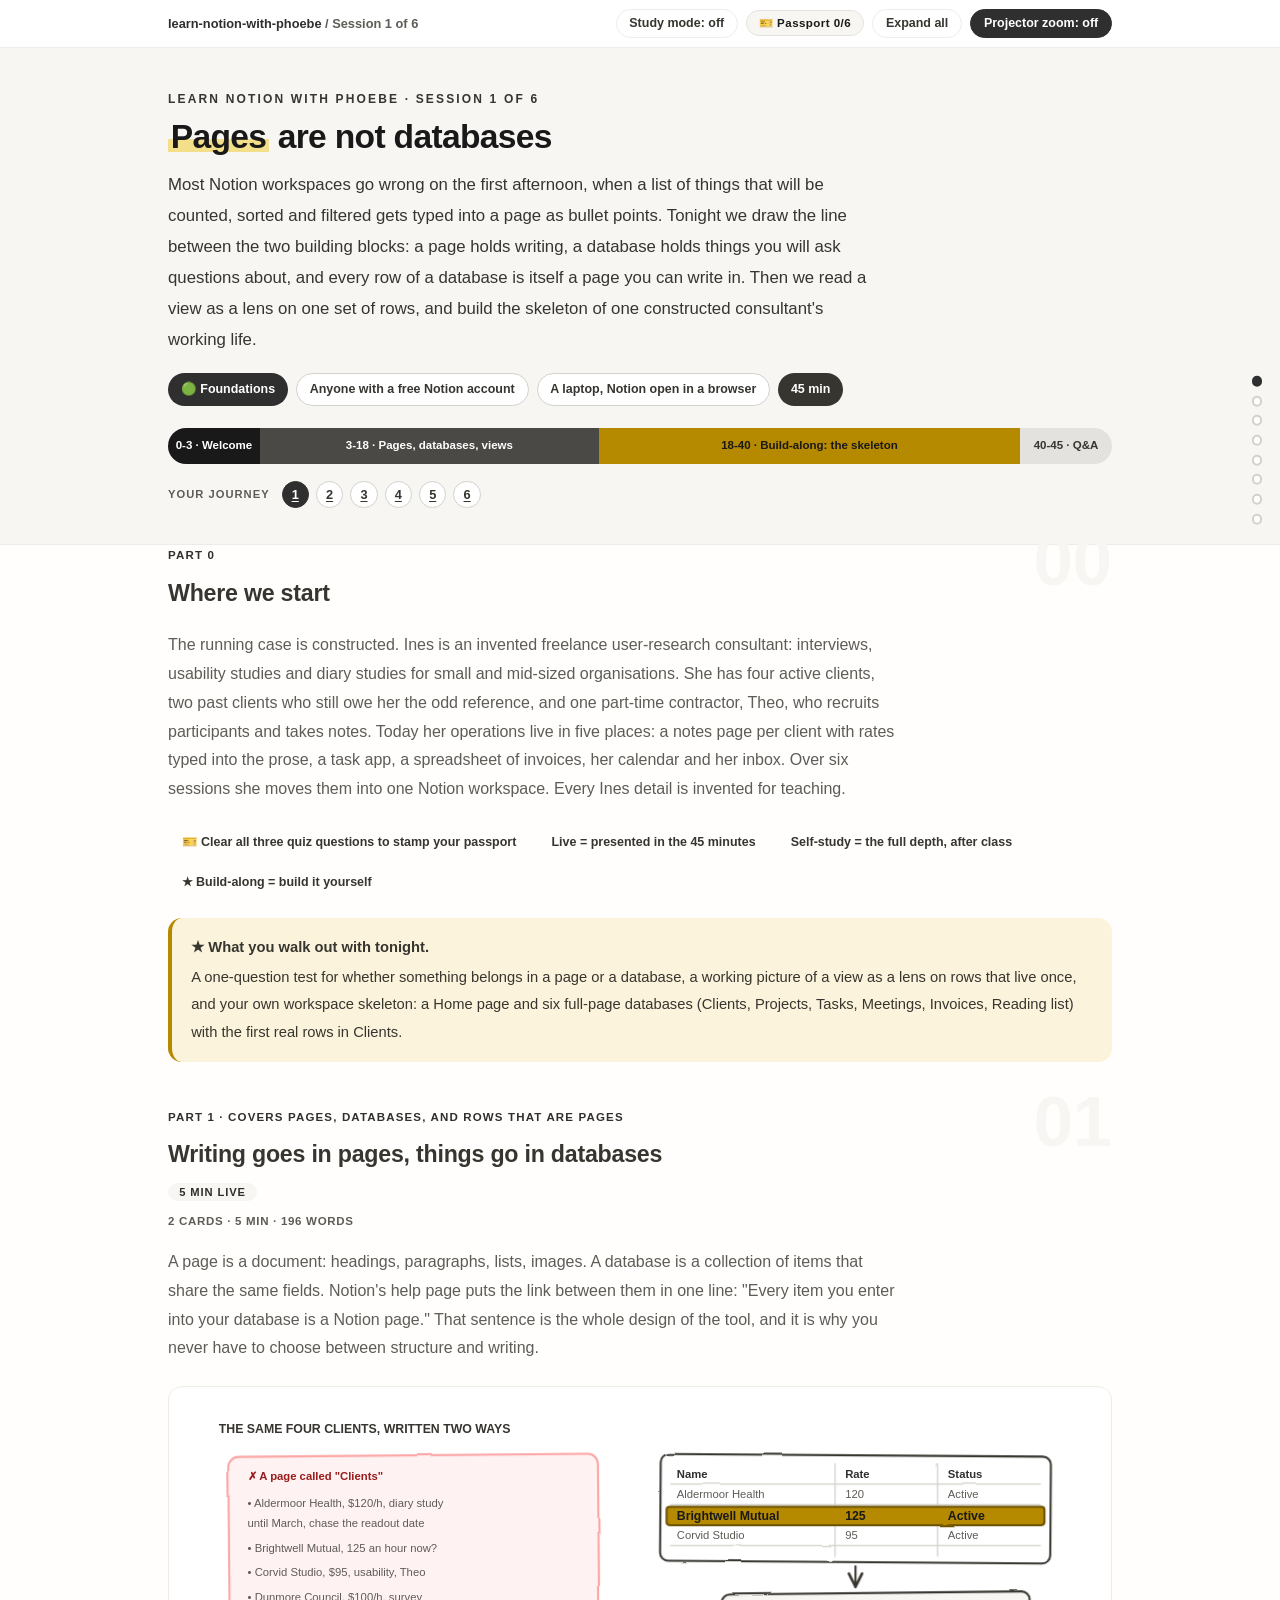
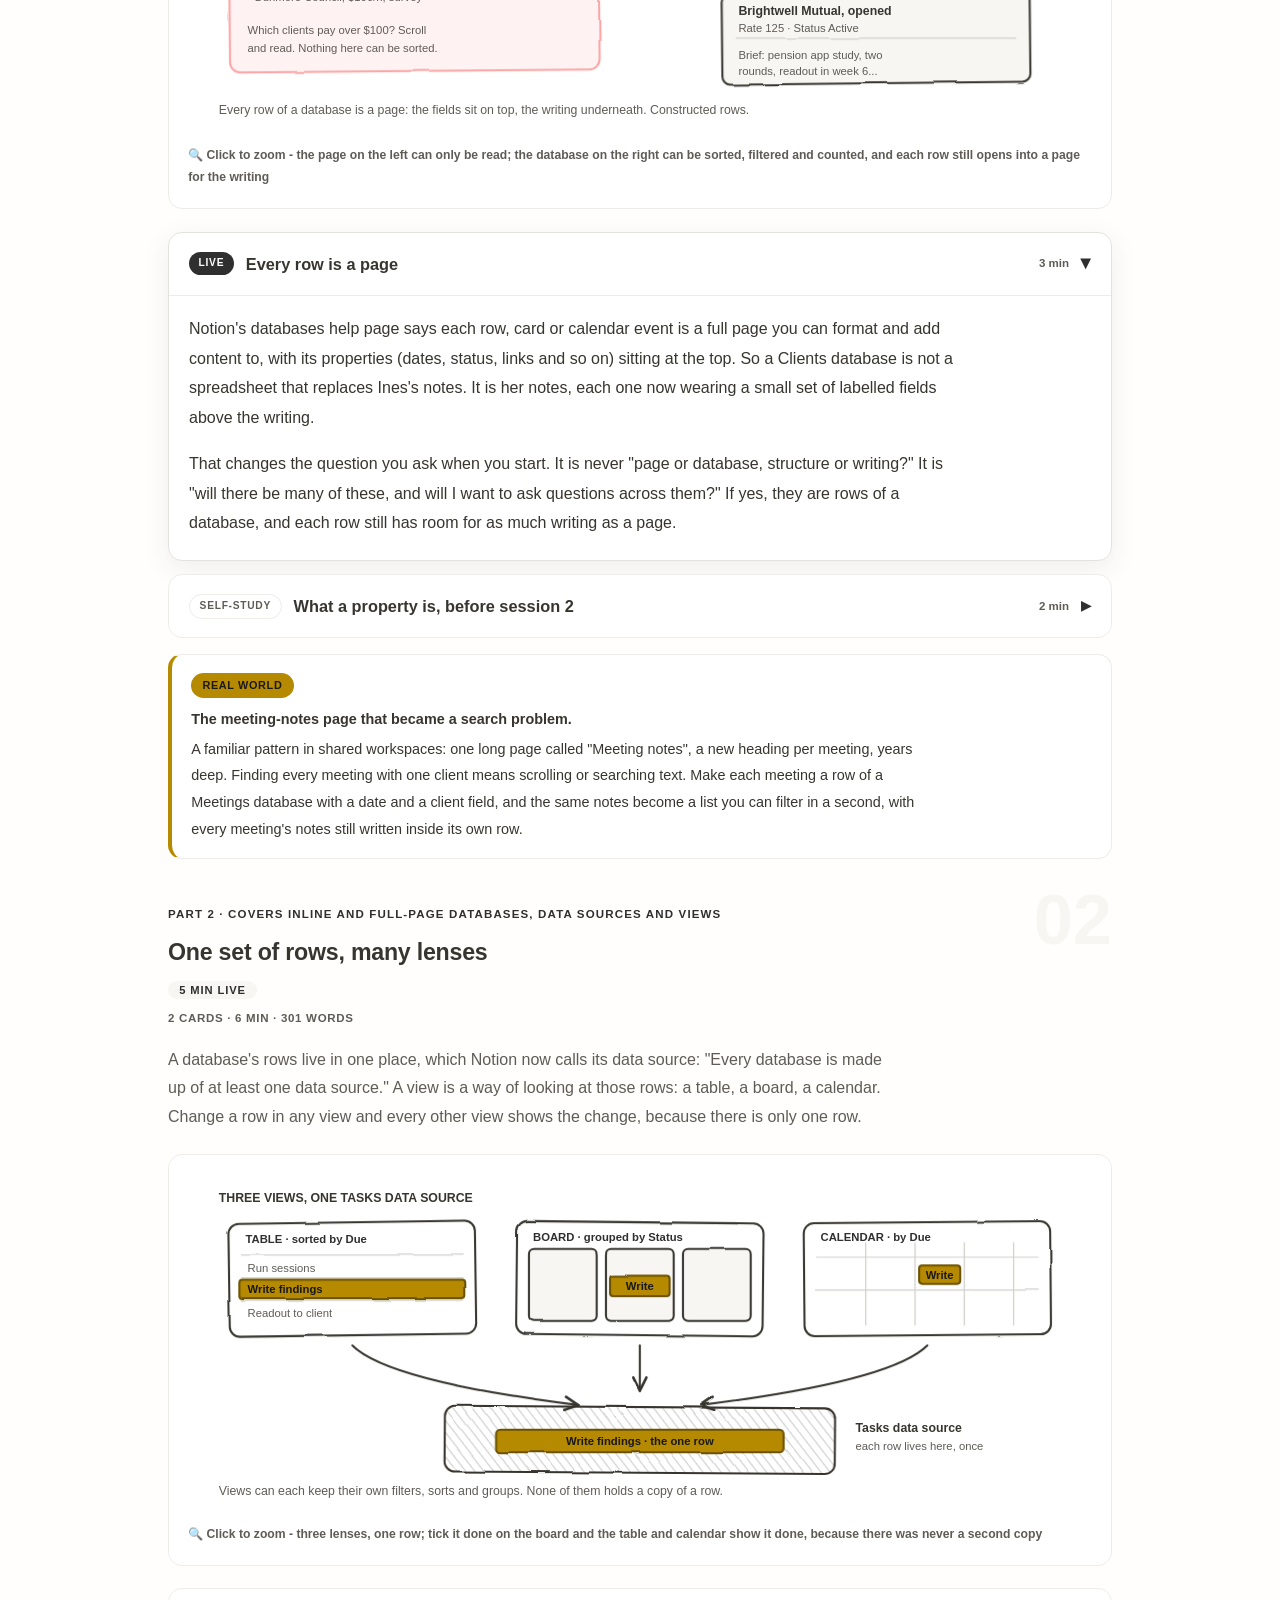
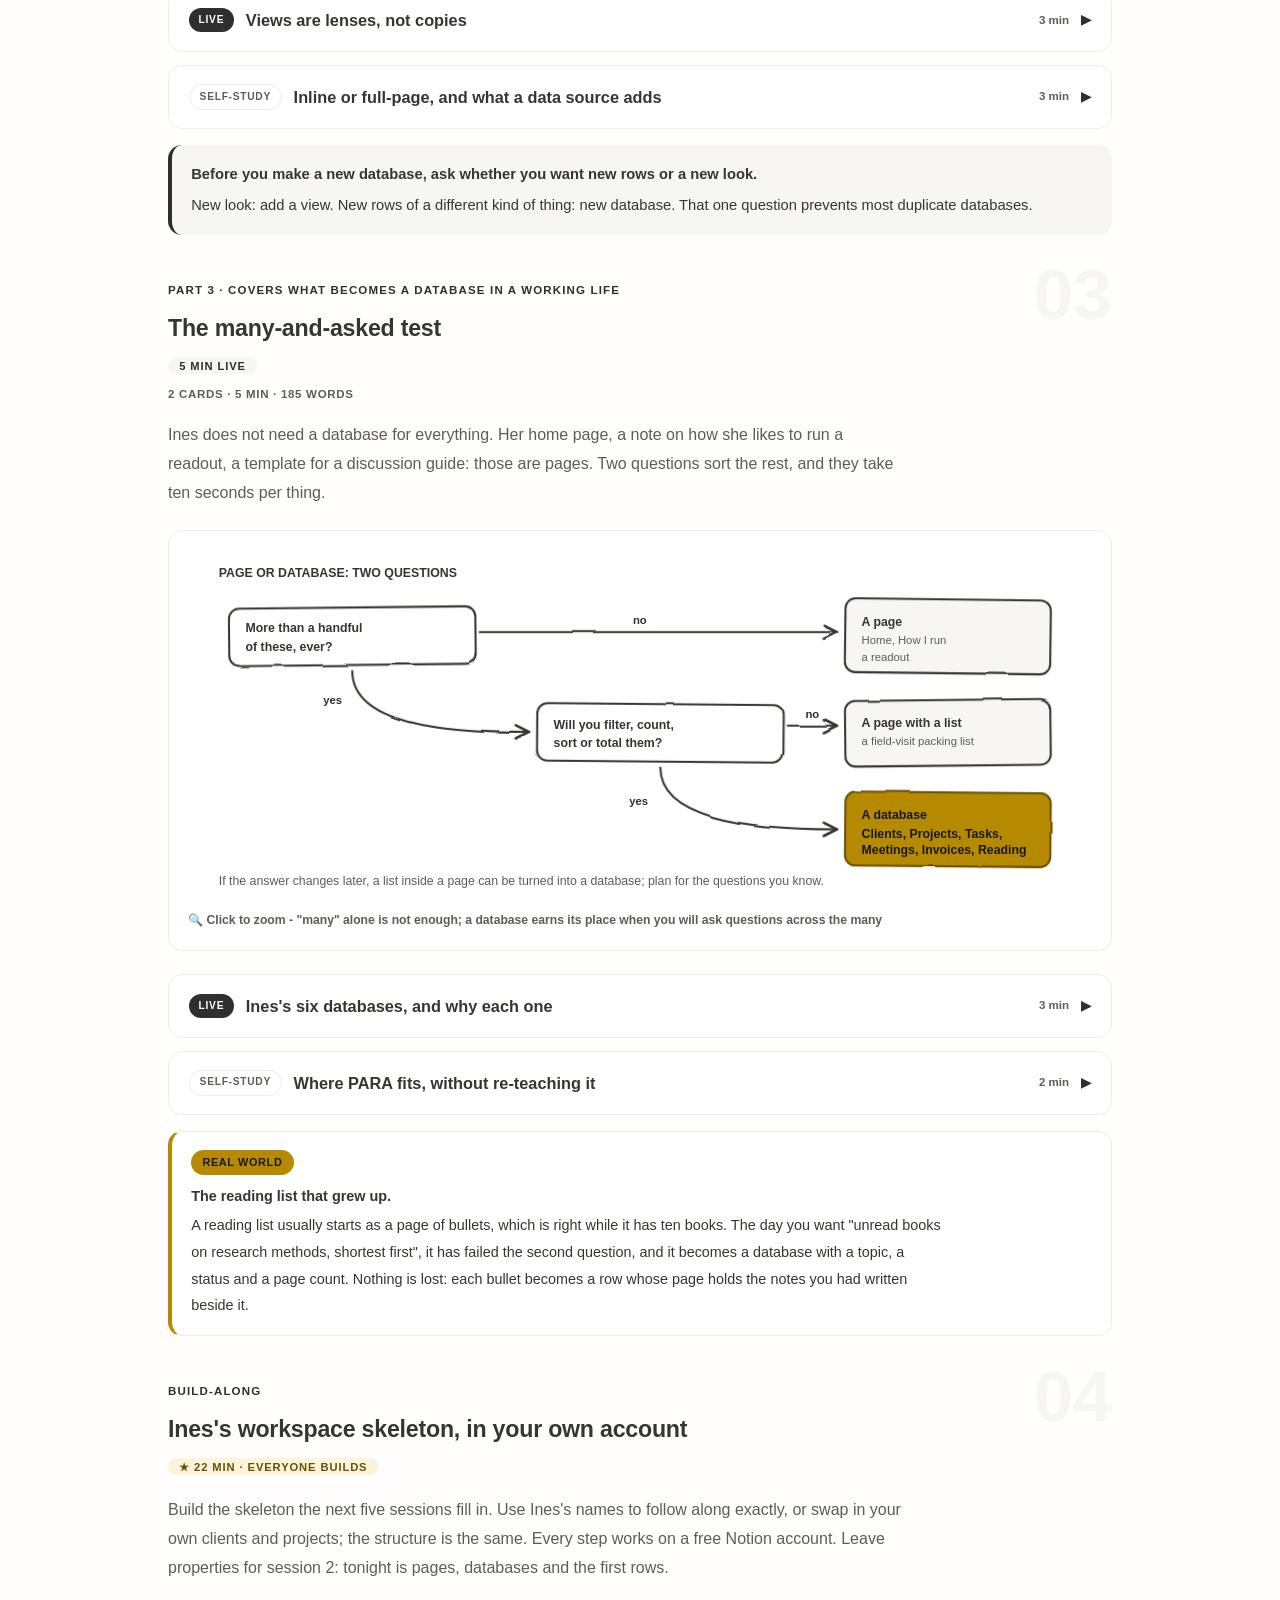
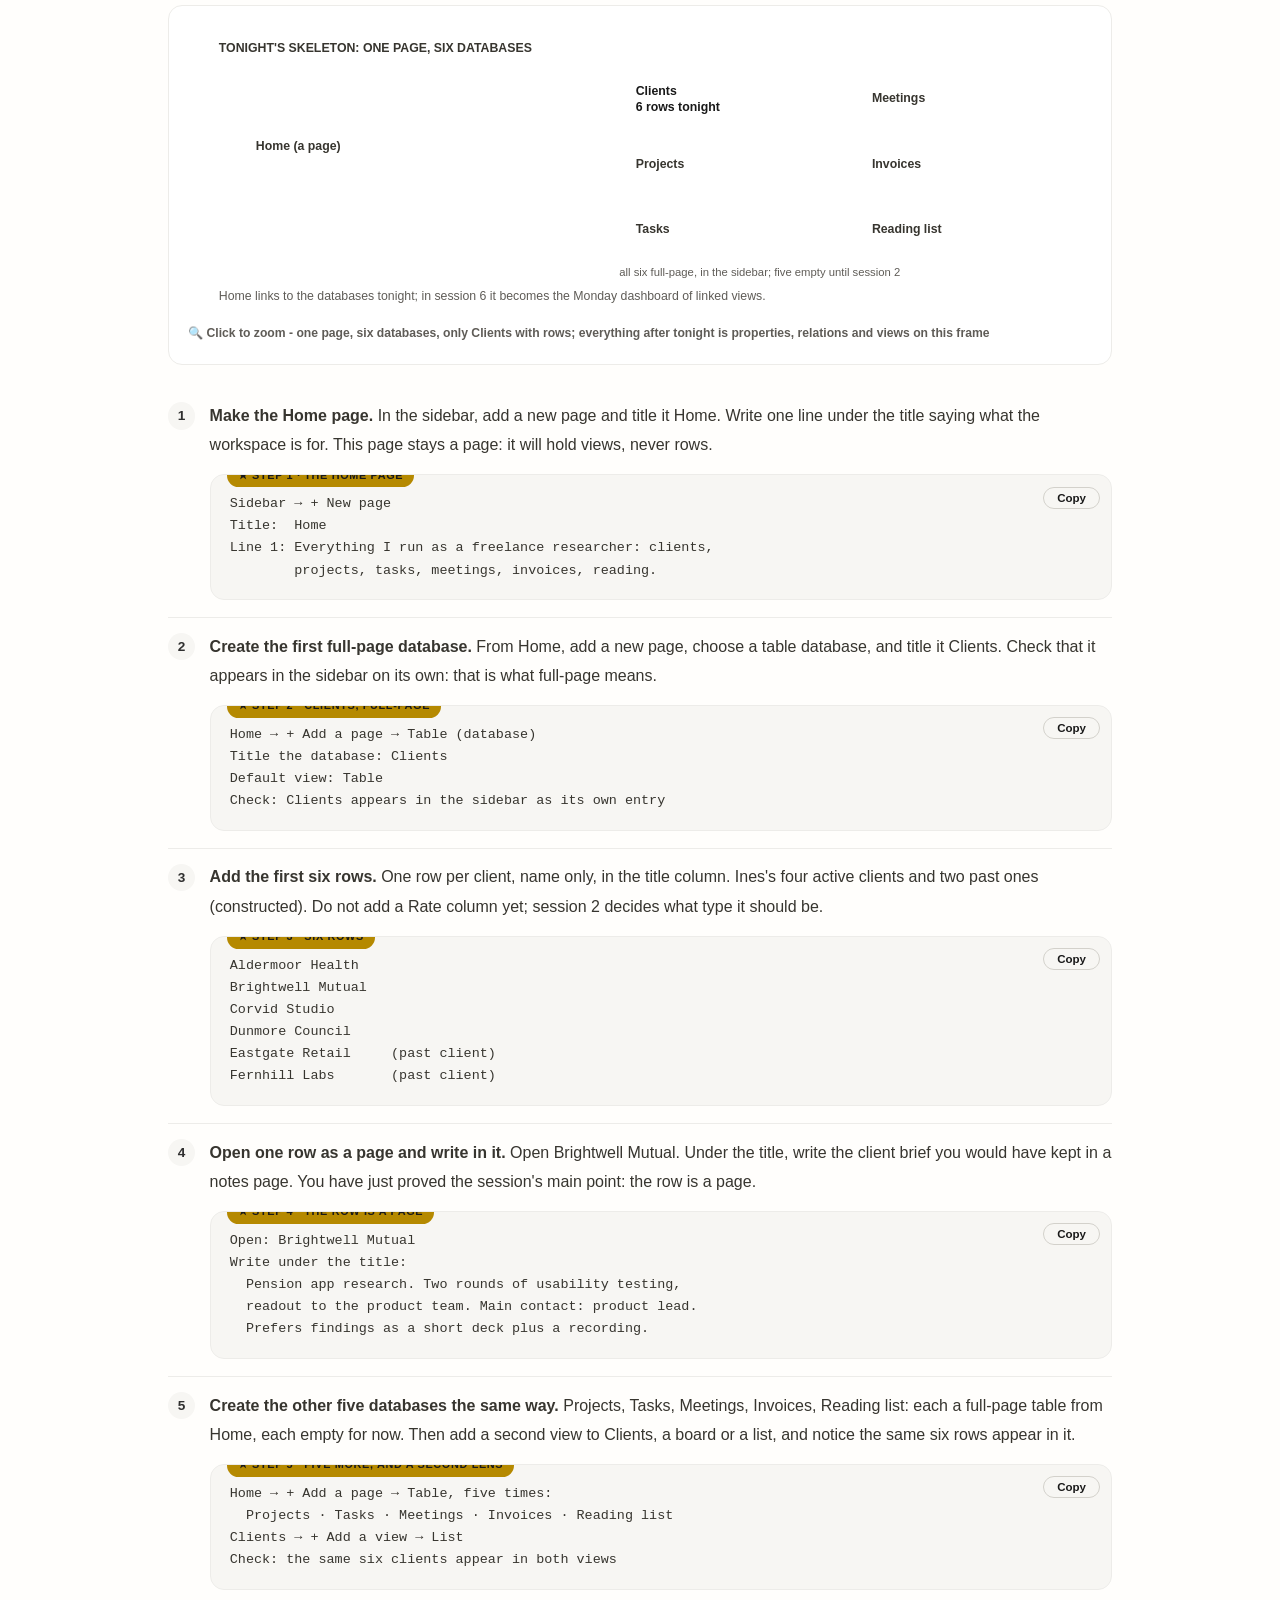
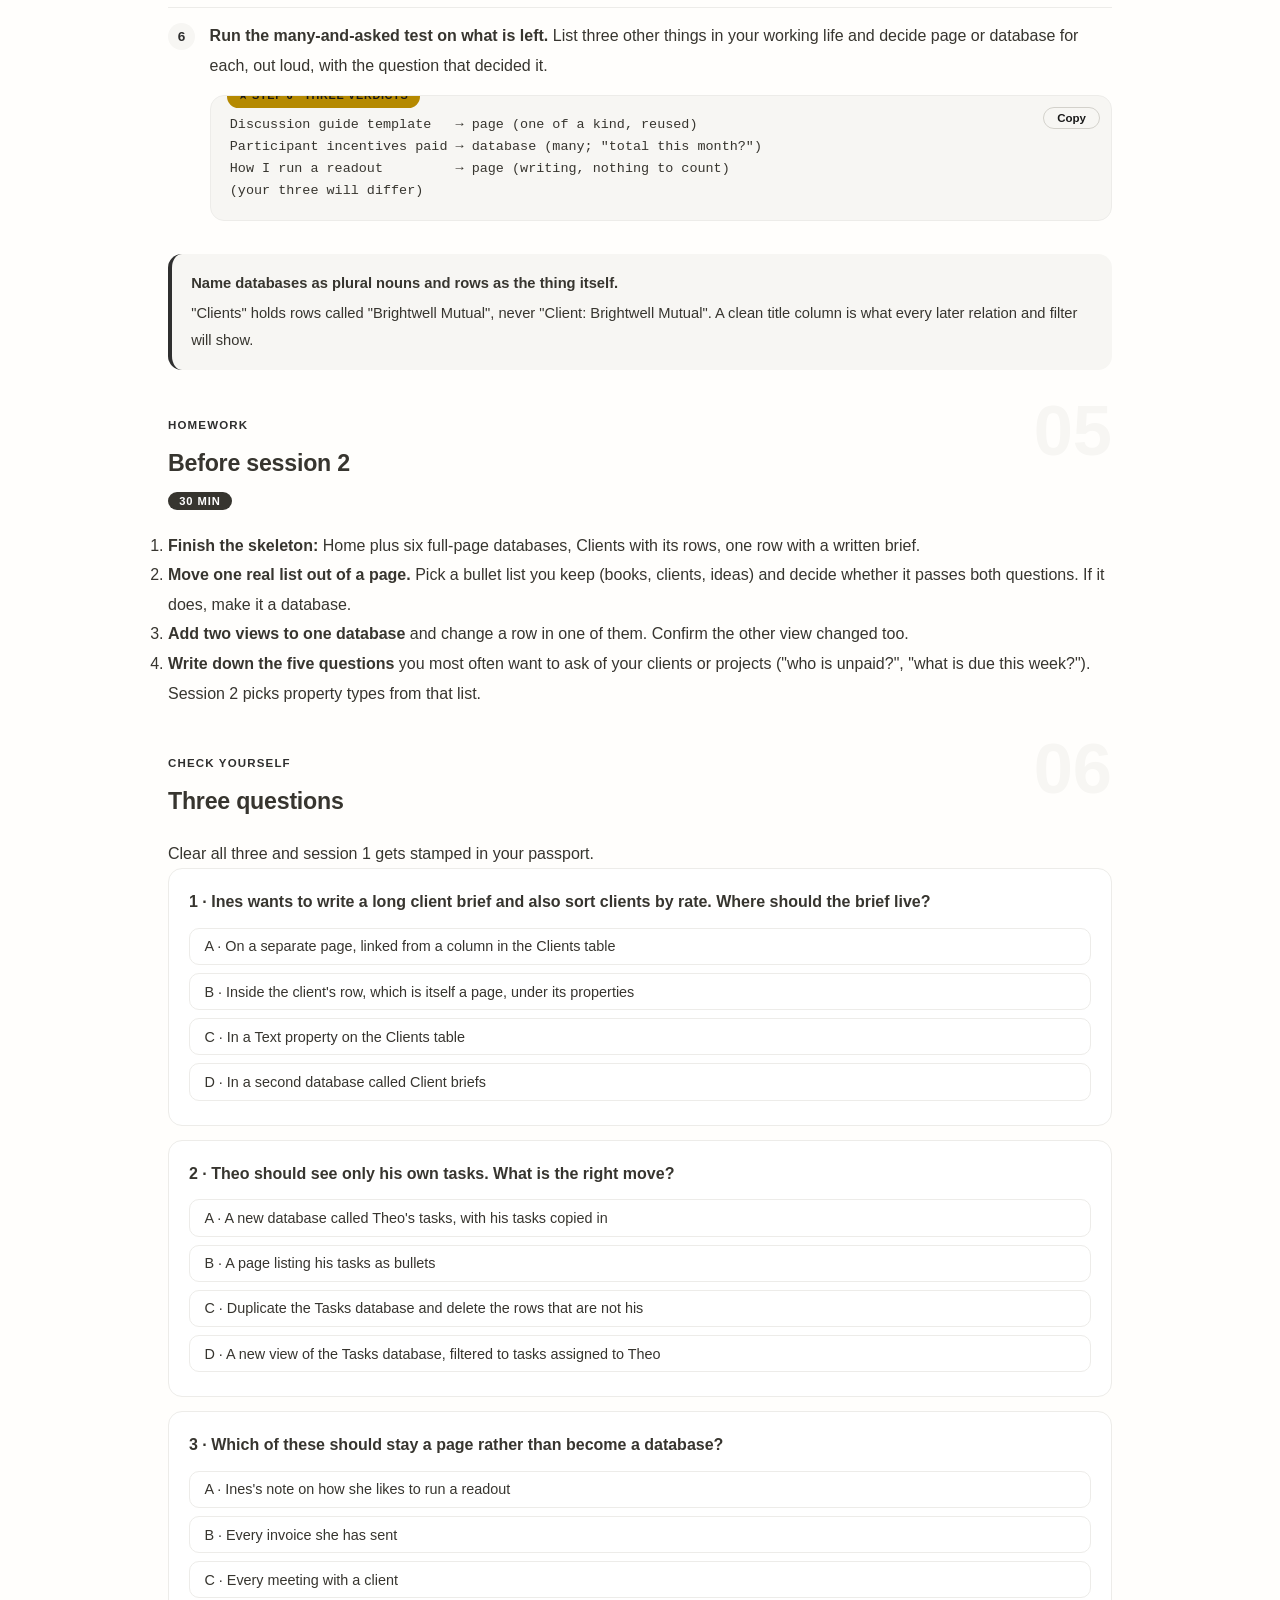
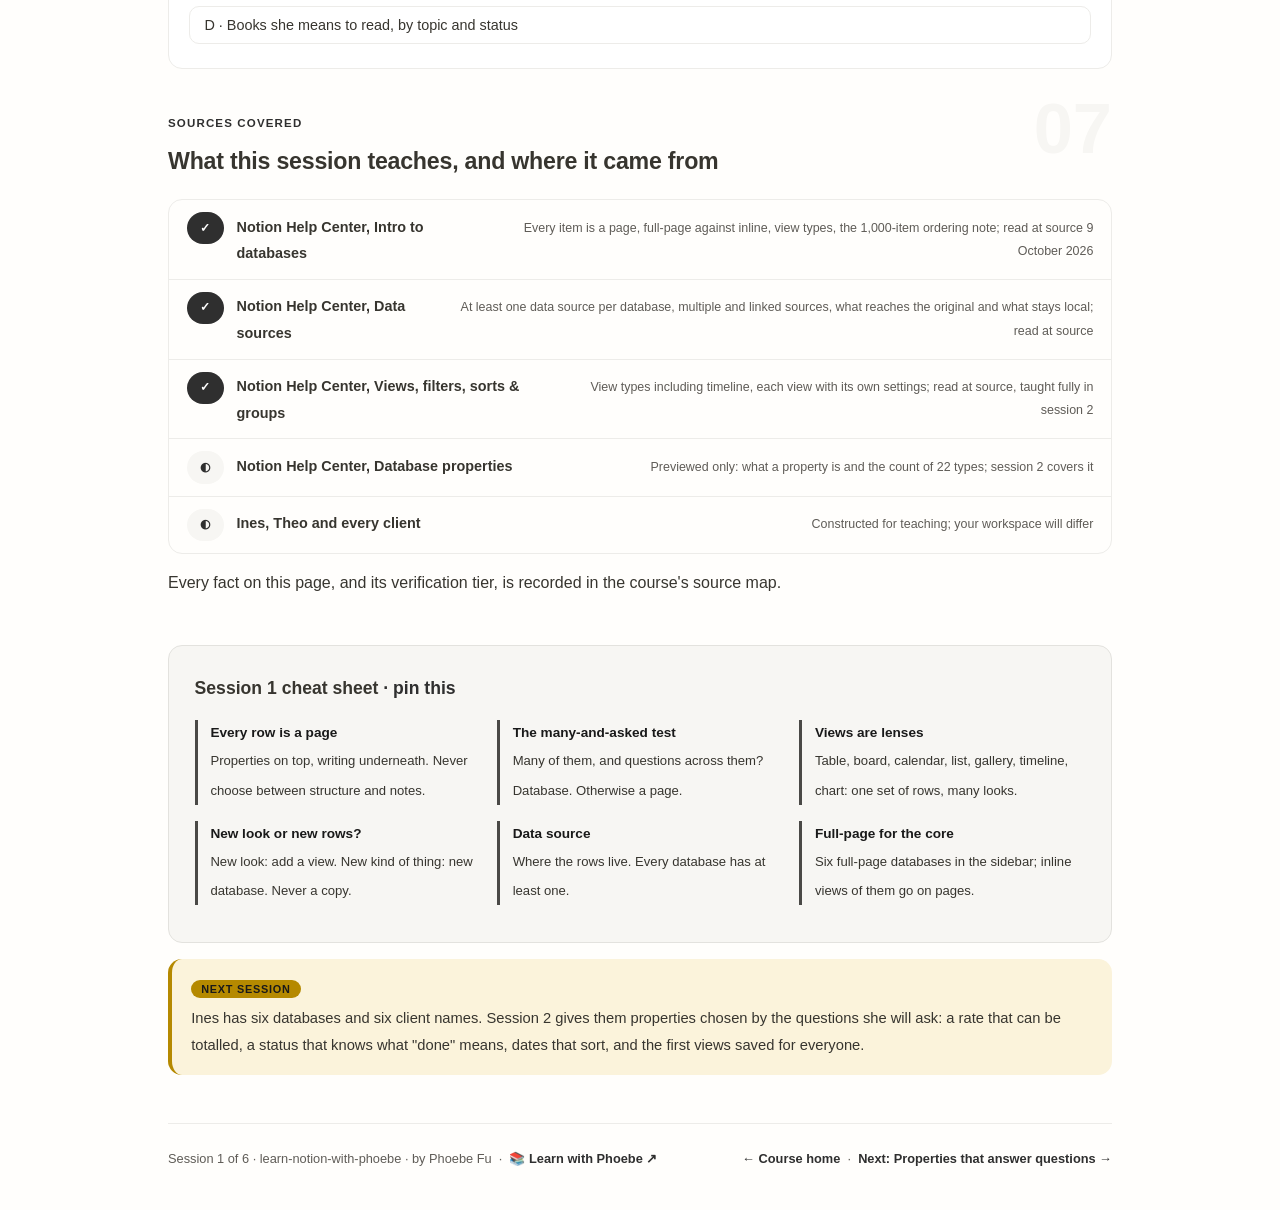
==== commit 140959cc: "Light surfaces everywhere: lightbox, cheat panel, code boxes; contrast and phone-width fixes Every d" ====
--- a/courses/01-pages-are-not-databases.html
+++ b/courses/01-pages-are-not-databases.html
@@ -19,7 +19,7 @@
 <meta name="twitter:image" content="https://phoebefu6.github.io/learn-notion-with-phoebe/assets/og-cover.png">
 <!-- social:end -->
 <title>Session 1 · Pages are not databases - learn notion with phoebe</title>
-<link rel="stylesheet" href="../assets/style.css?v=3">
+<link rel="stylesheet" href="../assets/style.css?v=19">
 </head>
 <body>
 
@@ -524,6 +524,6 @@
 
 </main>
 
-<script src="../assets/app.js?v=1"></script>
+<script src="../assets/app.js?v=19"></script>
 </body>
 </html>
--- a/assets/style.css
+++ b/assets/style.css
@@ -242,7 +242,7 @@
 .pill.light { background: var(--indigo-50); color: var(--indigo); }
 .pill.inkpill { background: var(--ink); color: #fff; }
 .pill.amber, .pill.peach { background: var(--amber); color: var(--indigo-deep); }
-.pill.bare { color: var(--faint); }
+.pill.bare { color: var(--muted); }
 
 /* ---------- 4D grid ---------- */
 .grid-2 { display: grid; grid-template-columns: repeat(auto-fit, minmax(15rem, 1fr)); gap: .8rem; margin: .5rem 0 1rem; }
@@ -271,10 +271,11 @@
 table.clean td:first-child { font-weight: 600; }
 
 /* ---------- prompt boxes ---------- */
-.prompt-box {
+.prompt-box{
   position: relative;
-  background: var(--code-bg);
-  color: var(--code-ink);
+  background: #F7F6F3;
+  border: 1px solid #EDECE9;
+  color: #37352F;
   border-radius: var(--radius);
   padding: 1.1rem 1.2rem;
   margin: 1rem 0 1.2rem;
@@ -284,12 +285,12 @@
   white-space: pre-wrap;
   word-break: break-word;
 }
-.prompt-box .label {
+.prompt-box .label{
   position: absolute;
   top: -0.7rem;
   left: 1rem;
-  background: var(--indigo);
-  color: #fff;
+  background: #2F2F2F;
+  color: #FFFFFF;
   font-family: "Inter", -apple-system, sans-serif;
   font-size: .68rem;
   font-weight: 700;
@@ -300,7 +301,7 @@
 }
 .prompt-box.bad .label { background: var(--faint); color: var(--ink); }
 .prompt-box.good .label { background: var(--amber); color: var(--indigo-deep); }
-.copy-btn {
+.copy-btn{
   position: absolute;
   top: .7rem;
   right: .7rem;
@@ -410,7 +411,7 @@
   gap: .4rem;
 }
 
-.lightbox {
+.lightbox{
   position: fixed;
   inset: 0;
   z-index: 100;
@@ -422,8 +423,10 @@
   cursor: zoom-out;
 }
 .lightbox.open { display: flex; }
-.lightbox .inner {
+.lightbox .inner{
   background: #fff;
+  border: 1px solid #EDECE9;
+  box-shadow: 0 10px 40px rgba(55,53,47,.14);
   border-radius: var(--radius);
   padding: 2rem;
   max-width: 94vw;
@@ -431,7 +434,7 @@
   overflow: auto;
 }
 .lightbox .inner svg, .lightbox .inner img { width: min(88vw, 70rem); height: auto; }
-.lightbox .close-hint {
+.lightbox .close-hint{
   position: fixed;
   top: 1rem; right: 1.4rem;
   color: var(--ink);
@@ -456,7 +459,7 @@
 .covered-row .note { margin-left: auto; color: var(--muted); font-size: .78rem; text-align: right; }
 
 /* ---------- cheat sheet footer ---------- */
-.cheat {
+.cheat{
   background: var(--indigo-50);
   color: var(--ink);
   border: 1px solid var(--indigo-soft);
@@ -1163,7 +1166,7 @@
   transition: all .18s ease;
 }
 .pp-stamp:hover { border-color: var(--indigo-soft); }
-.pp-stamp i { font-size: 1.3rem; font-style: normal; opacity: .7; color: var(--ink); }
+.pp-stamp i { font-size: 1.3rem; font-style: normal; opacity: 1; color: var(--ink); }
 .pp-stamp b { font: 800 0.7rem Inter, sans-serif; }
 .pp-stamp.got {
   border-style: solid; border-color: var(--indigo);
@@ -1352,3 +1355,28 @@
 .masthead .journey .jlabel { color: var(--muted); }
 .masthead .stat b { color: var(--indigo-deep); }
 .masthead .stat span { color: var(--muted); }
+
+/* layout-patch-3: phone-width overflow (2026-10-10) */
+.sql-bar { flex-wrap: wrap; }
+@media (max-width: 480px) {
+  .covered-row { flex-wrap: wrap; }
+  .covered-row .note { margin-left: 0; text-align: left; flex-basis: 100%; }
+  details.card summary { flex-wrap: wrap; }
+  details.card summary .mini { white-space: normal; }
+  .wk, .sqlbox, .prompt-box, pre { max-width: 100%; overflow-x: auto; }
+  .mono, code, strong, .note { overflow-wrap: anywhere; }
+  select, input[type=range], label { max-width: 100%; }
+  canvas, svg, img { max-width: 100%; height: auto; }
+  .tree-kids, .tree-node-wrap, .tree-node, .rb-night, .al-row, .gd-field, .tl-row, .sl-row { max-width: 100%; overflow-x: auto; }
+  .tl-cols, .sl-cols, .bb-cols, .ev-cols, [class$="-cols"] { grid-template-columns: 1fr !important; display: grid; }
+  .tl-cols > *, .sl-cols > *, [class$="-cols"] > * { min-width: 0; max-width: 100%; }
+  .mono { white-space: normal; }
+  .er-w, .bb-lab, .tl-lev, .sl-lev { max-width: 100%; white-space: normal; }
+}
+/* contrast-patch-2b */
+.cheat a { color: var(--indigo-deep, var(--ink)); }
+.chip.audience { background: transparent; border-color: rgba(255,255,255,.55); }
+.masthead a, .masthead .sub a { color: #fff; text-decoration: underline; text-underline-offset: 2px; }
+.prompt-box b, .prompt-box strong { color: var(--indigo-deep, var(--ink)); }
+.prompt-box span, .prompt-box em, .prompt-box i { color: inherit; }
+.pp-stamp i { color: var(--ink); }
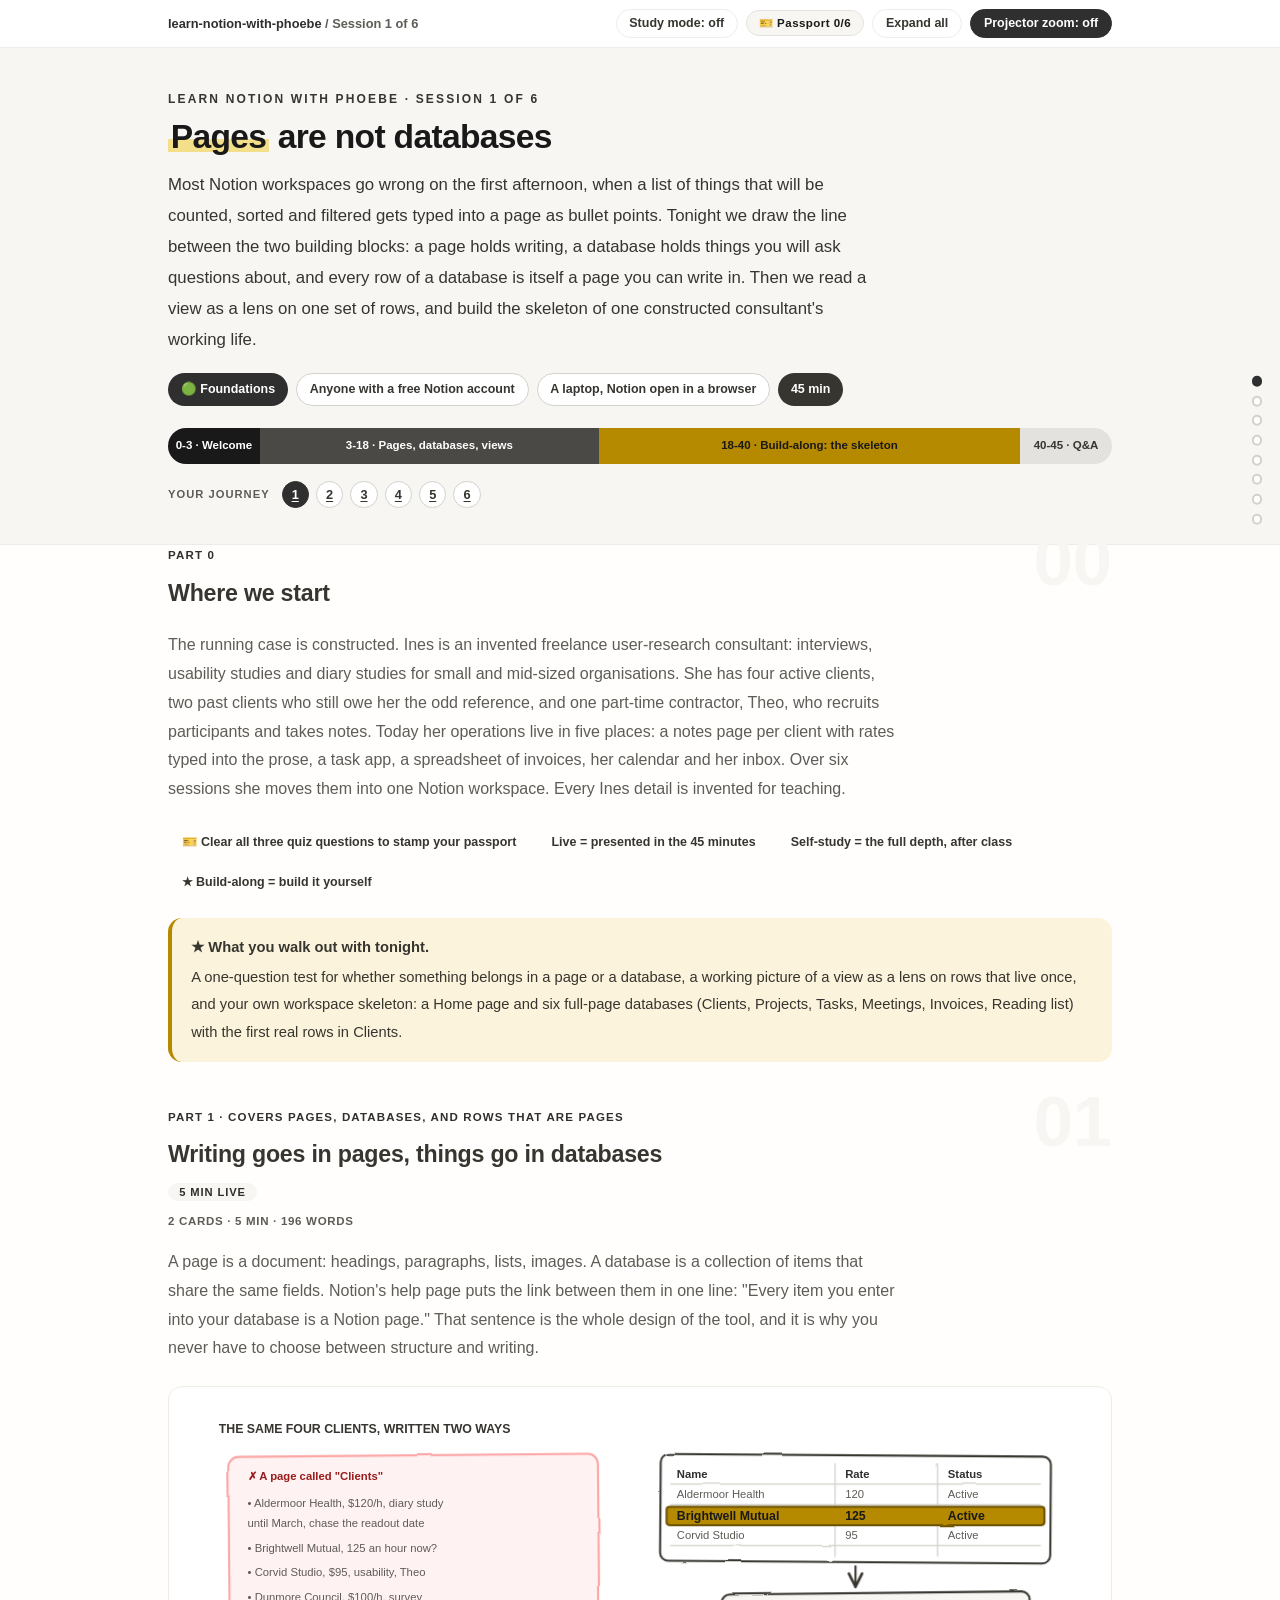
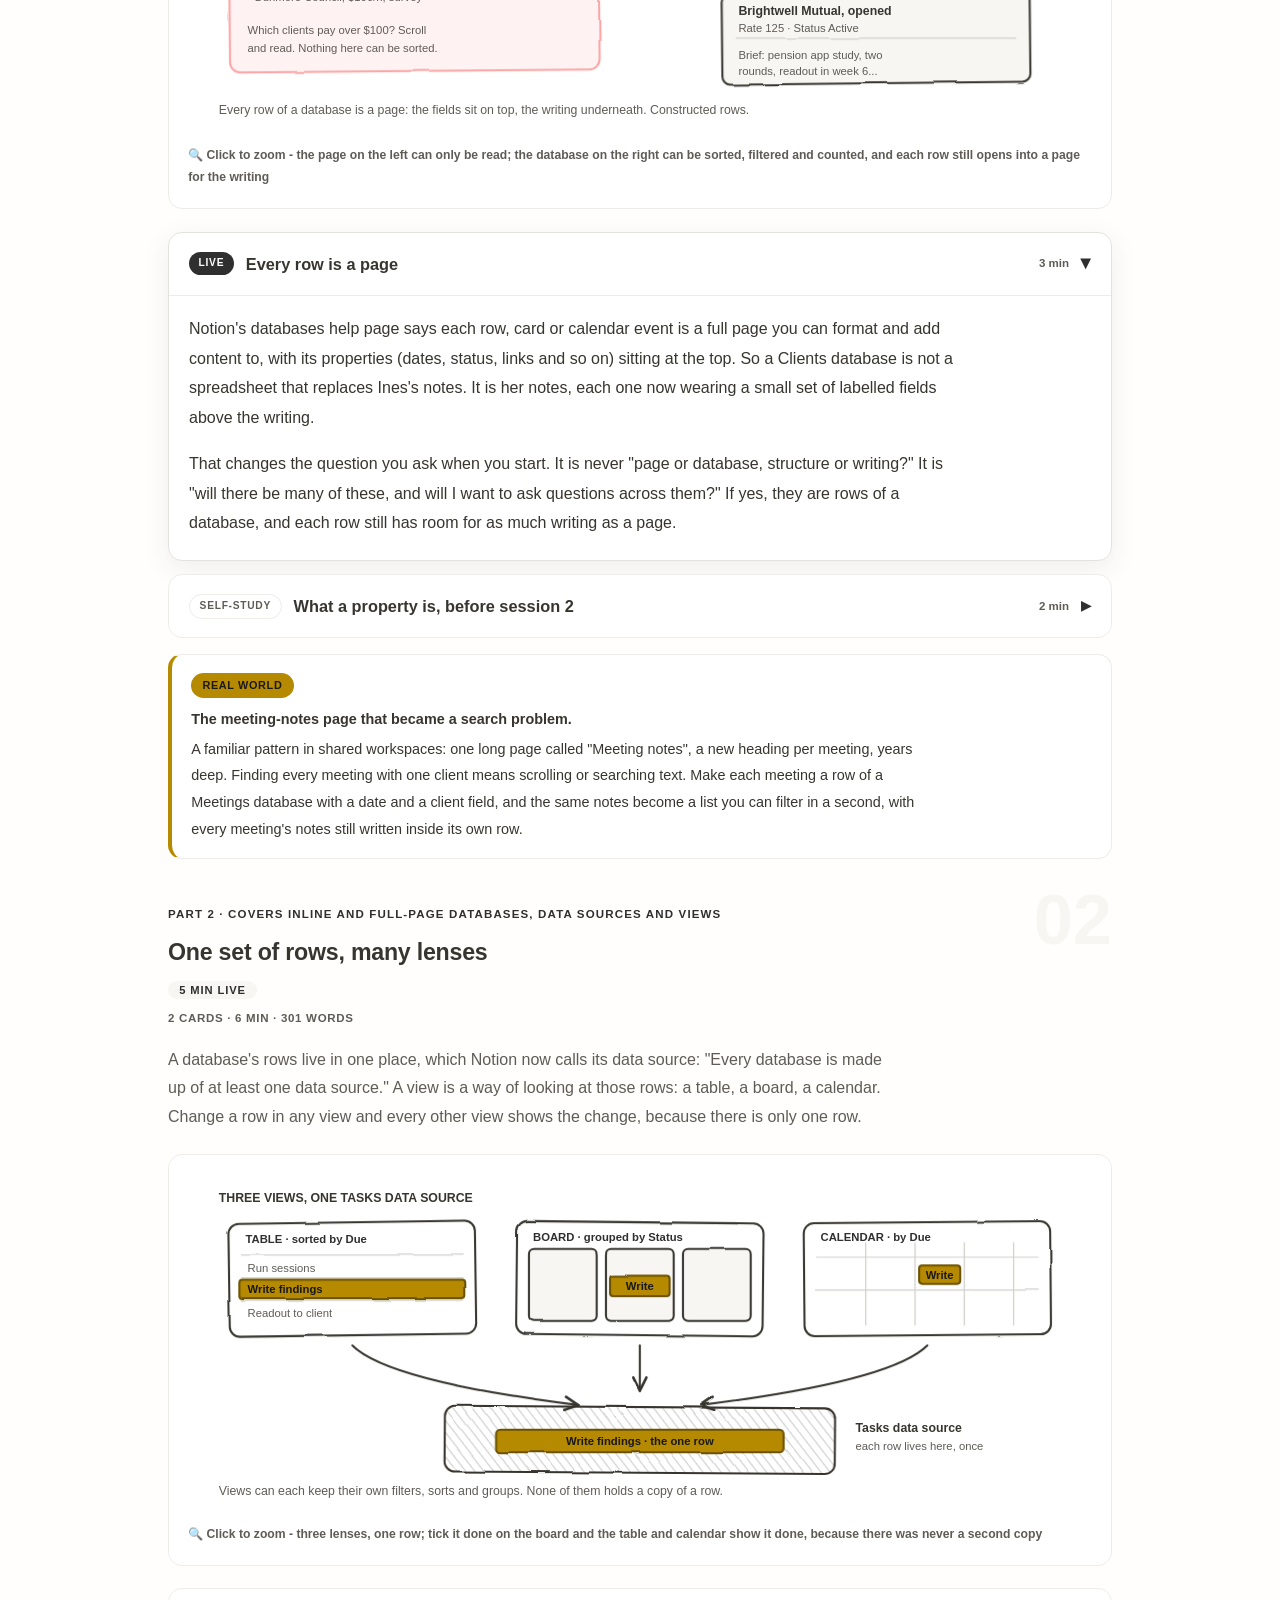
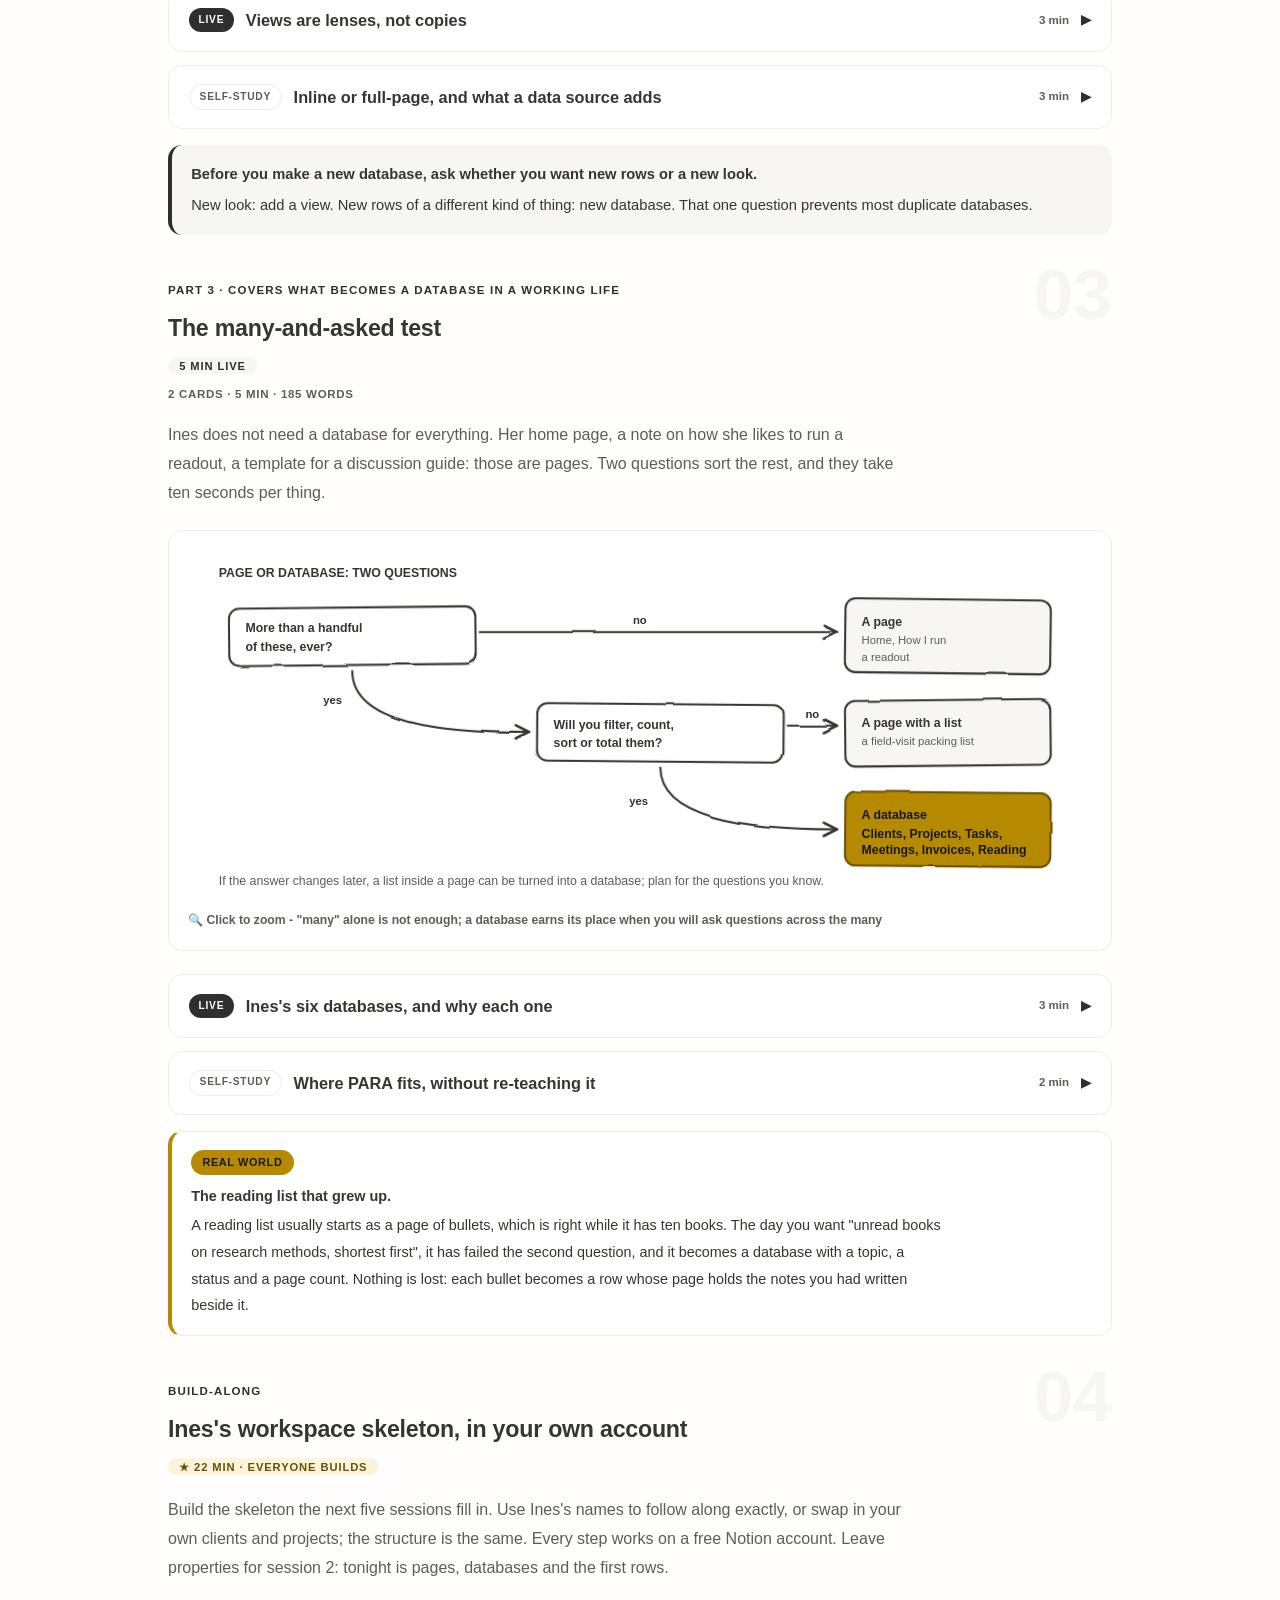
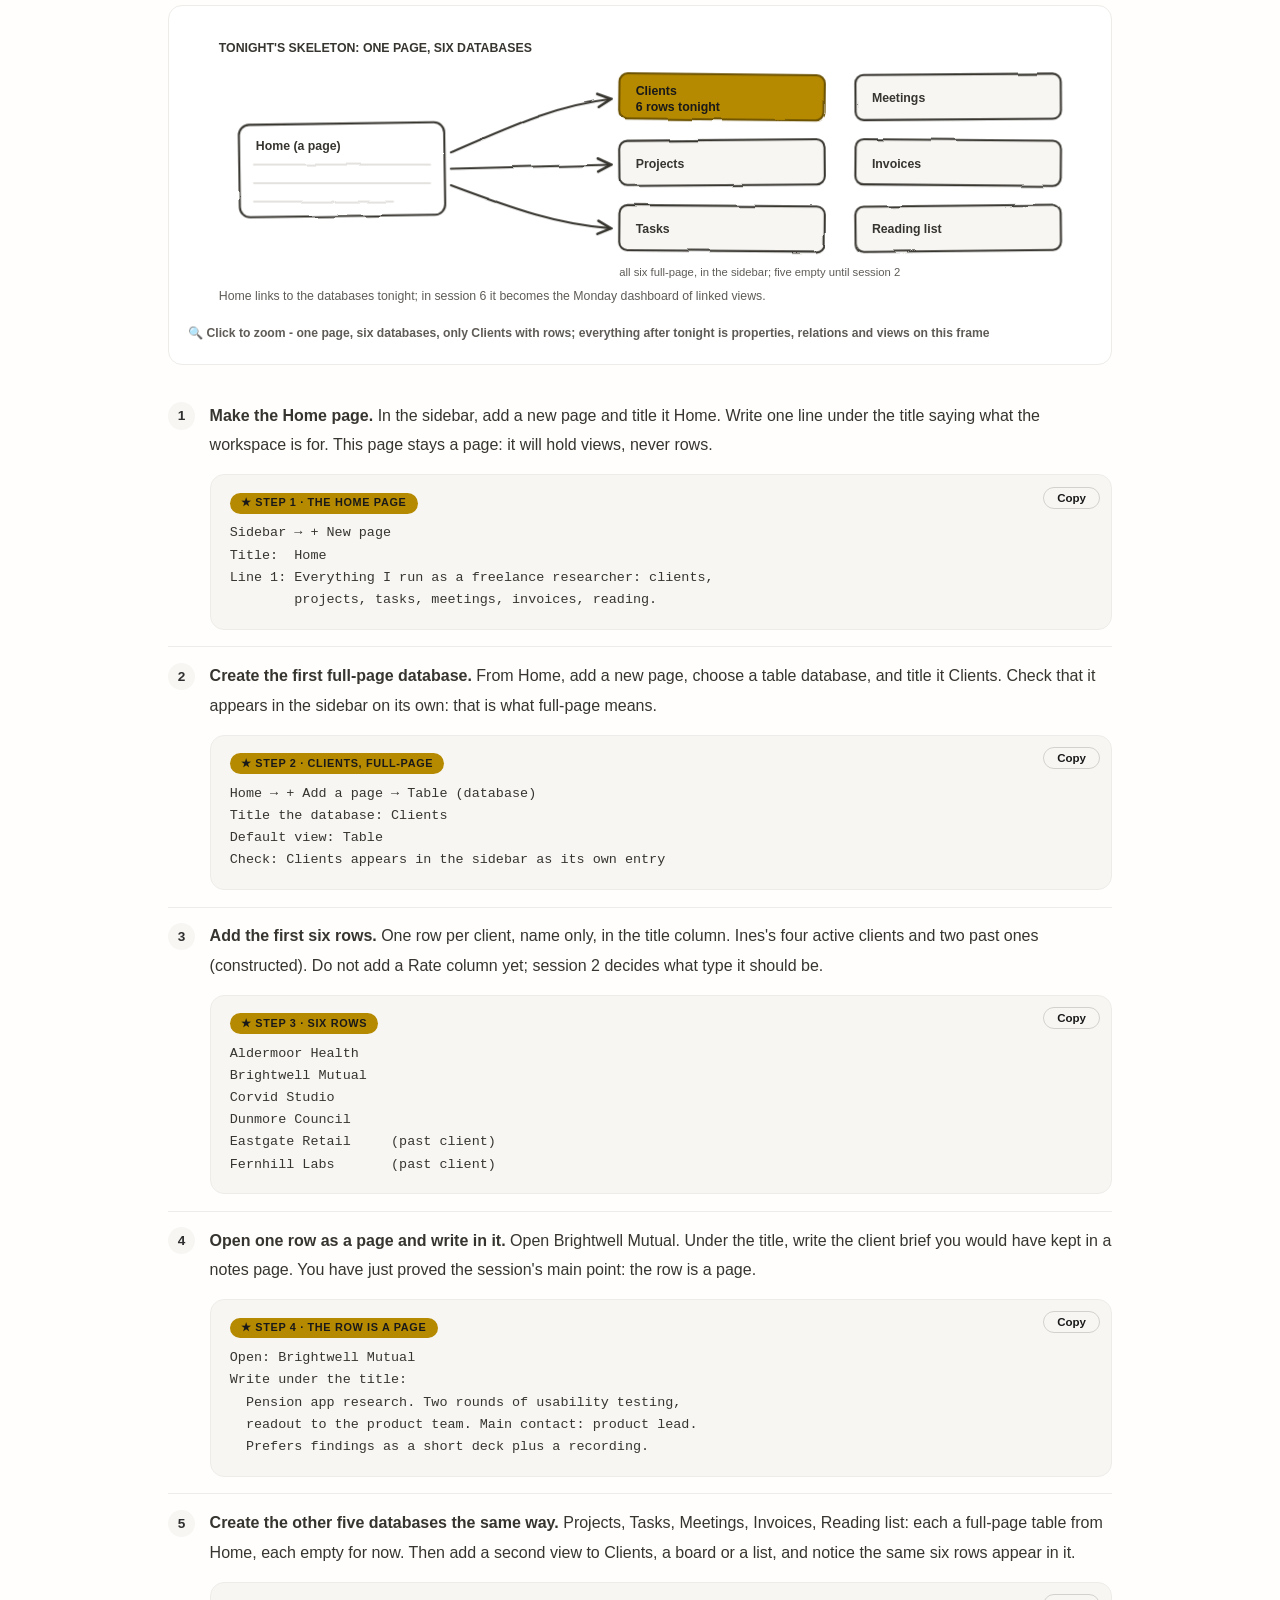
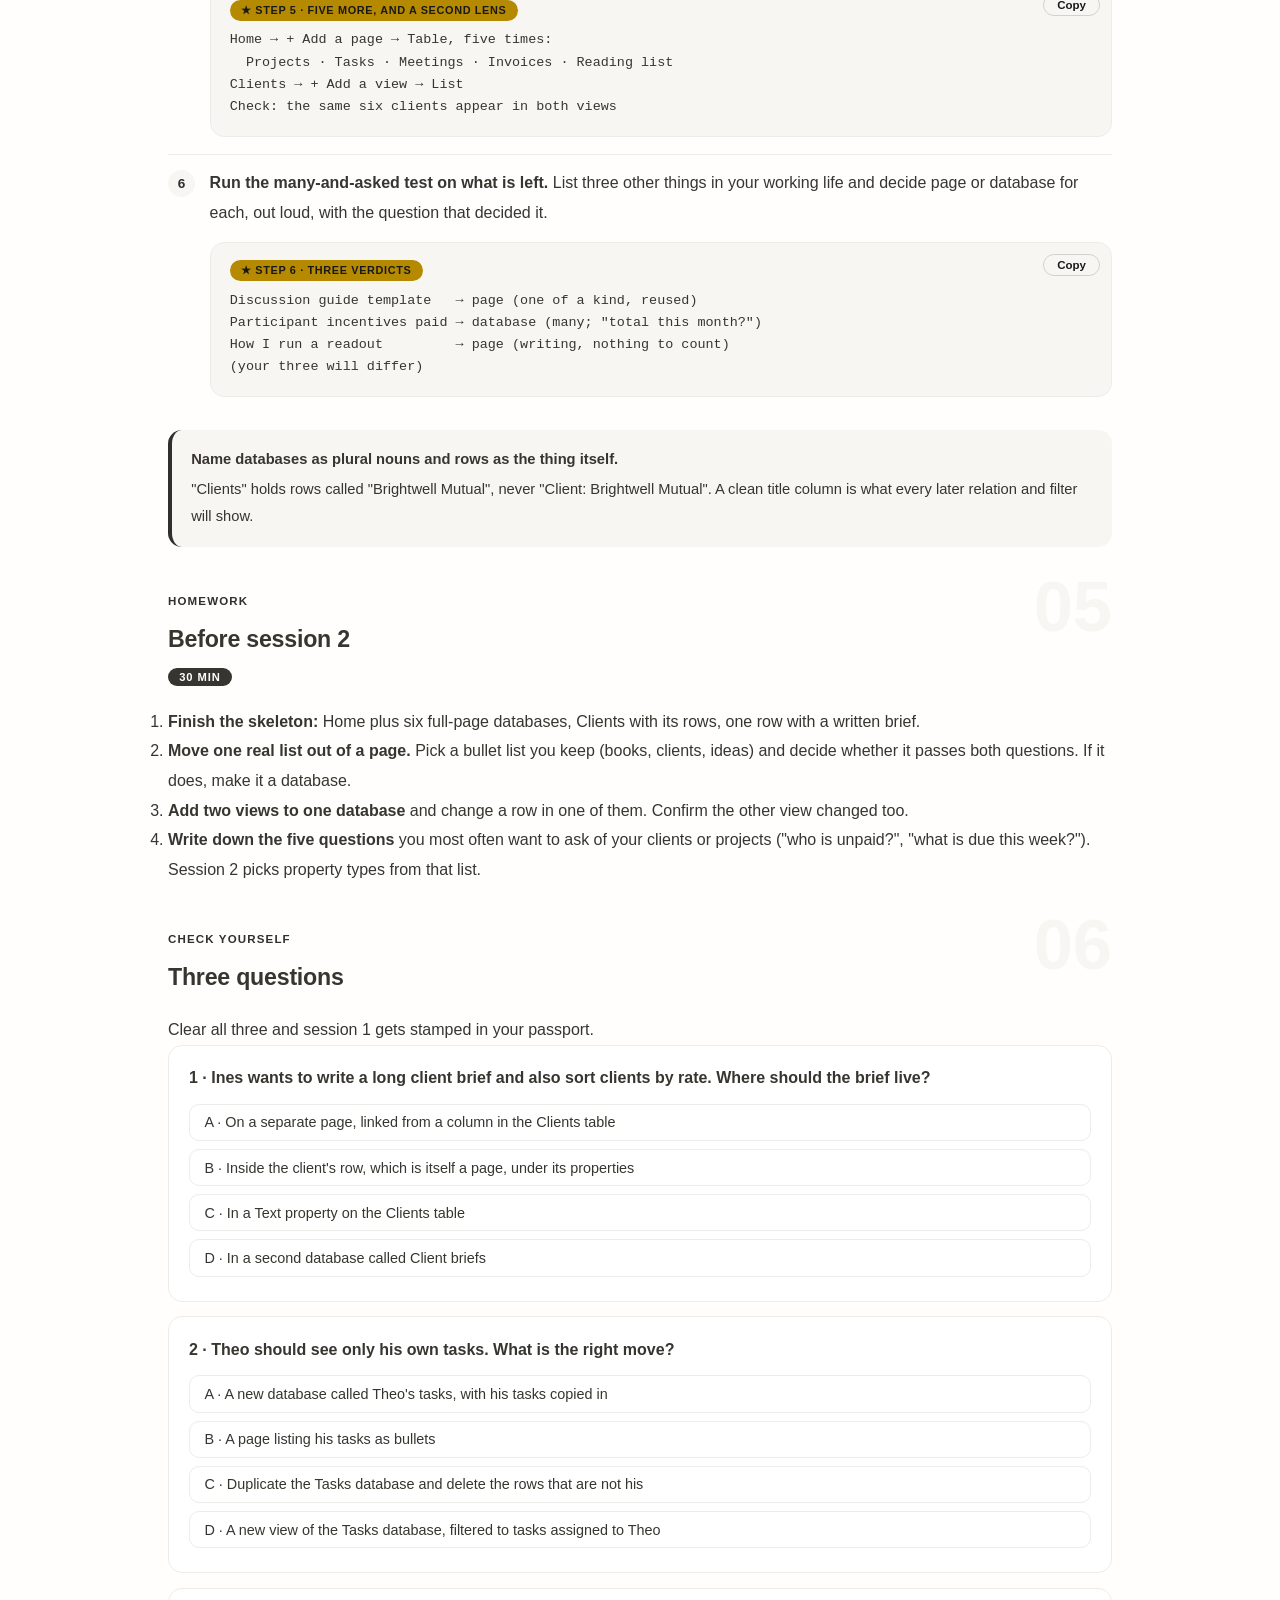
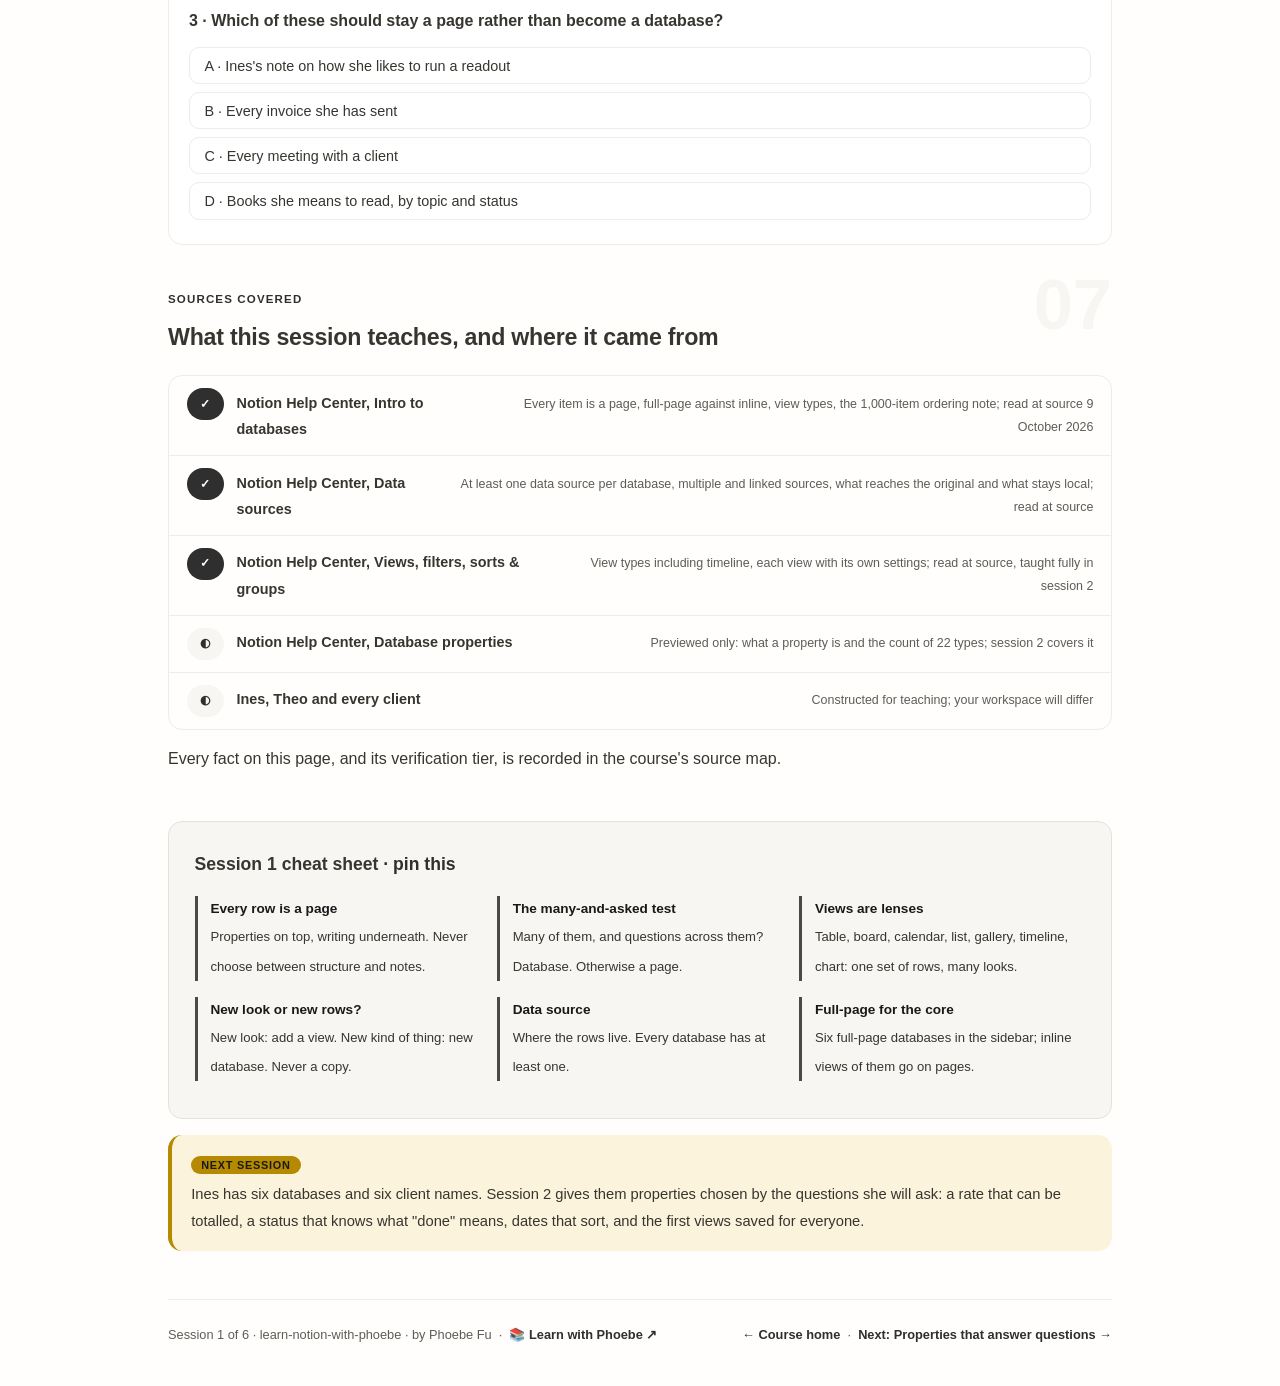
==== commit 15154e9e: "Prompt-box label inside the box: overflow no longer cuts it in half The label hung 0.7rem above the " ====
--- a/courses/01-pages-are-not-databases.html
+++ b/courses/01-pages-are-not-databases.html
@@ -19,7 +19,7 @@
 <meta name="twitter:image" content="https://phoebefu6.github.io/learn-notion-with-phoebe/assets/og-cover.png">
 <!-- social:end -->
 <title>Session 1 · Pages are not databases - learn notion with phoebe</title>
-<link rel="stylesheet" href="../assets/style.css?v=19">
+<link rel="stylesheet" href="../assets/style.css?v=20">
 </head>
 <body>
 
--- a/assets/style.css
+++ b/assets/style.css
@@ -1380,3 +1380,8 @@
 .prompt-box b, .prompt-box strong { color: var(--indigo-deep, var(--ink)); }
 .prompt-box span, .prompt-box em, .prompt-box i { color: inherit; }
 .pp-stamp i { color: var(--ink); }
+
+/* Prompt-box label sits inside the box (2026-10-12). Hanging it 0.7rem above the edge let any
+   overflow:auto parent cut it in half; in normal flow nothing can clip it. The right margin
+   keeps it clear of the Copy button; long labels wrap instead of running under it. */
+.prompt-box > .label{ position: static; display: table; margin: 0 5.2rem .55rem 0; white-space: normal; line-height: 1.45; }
